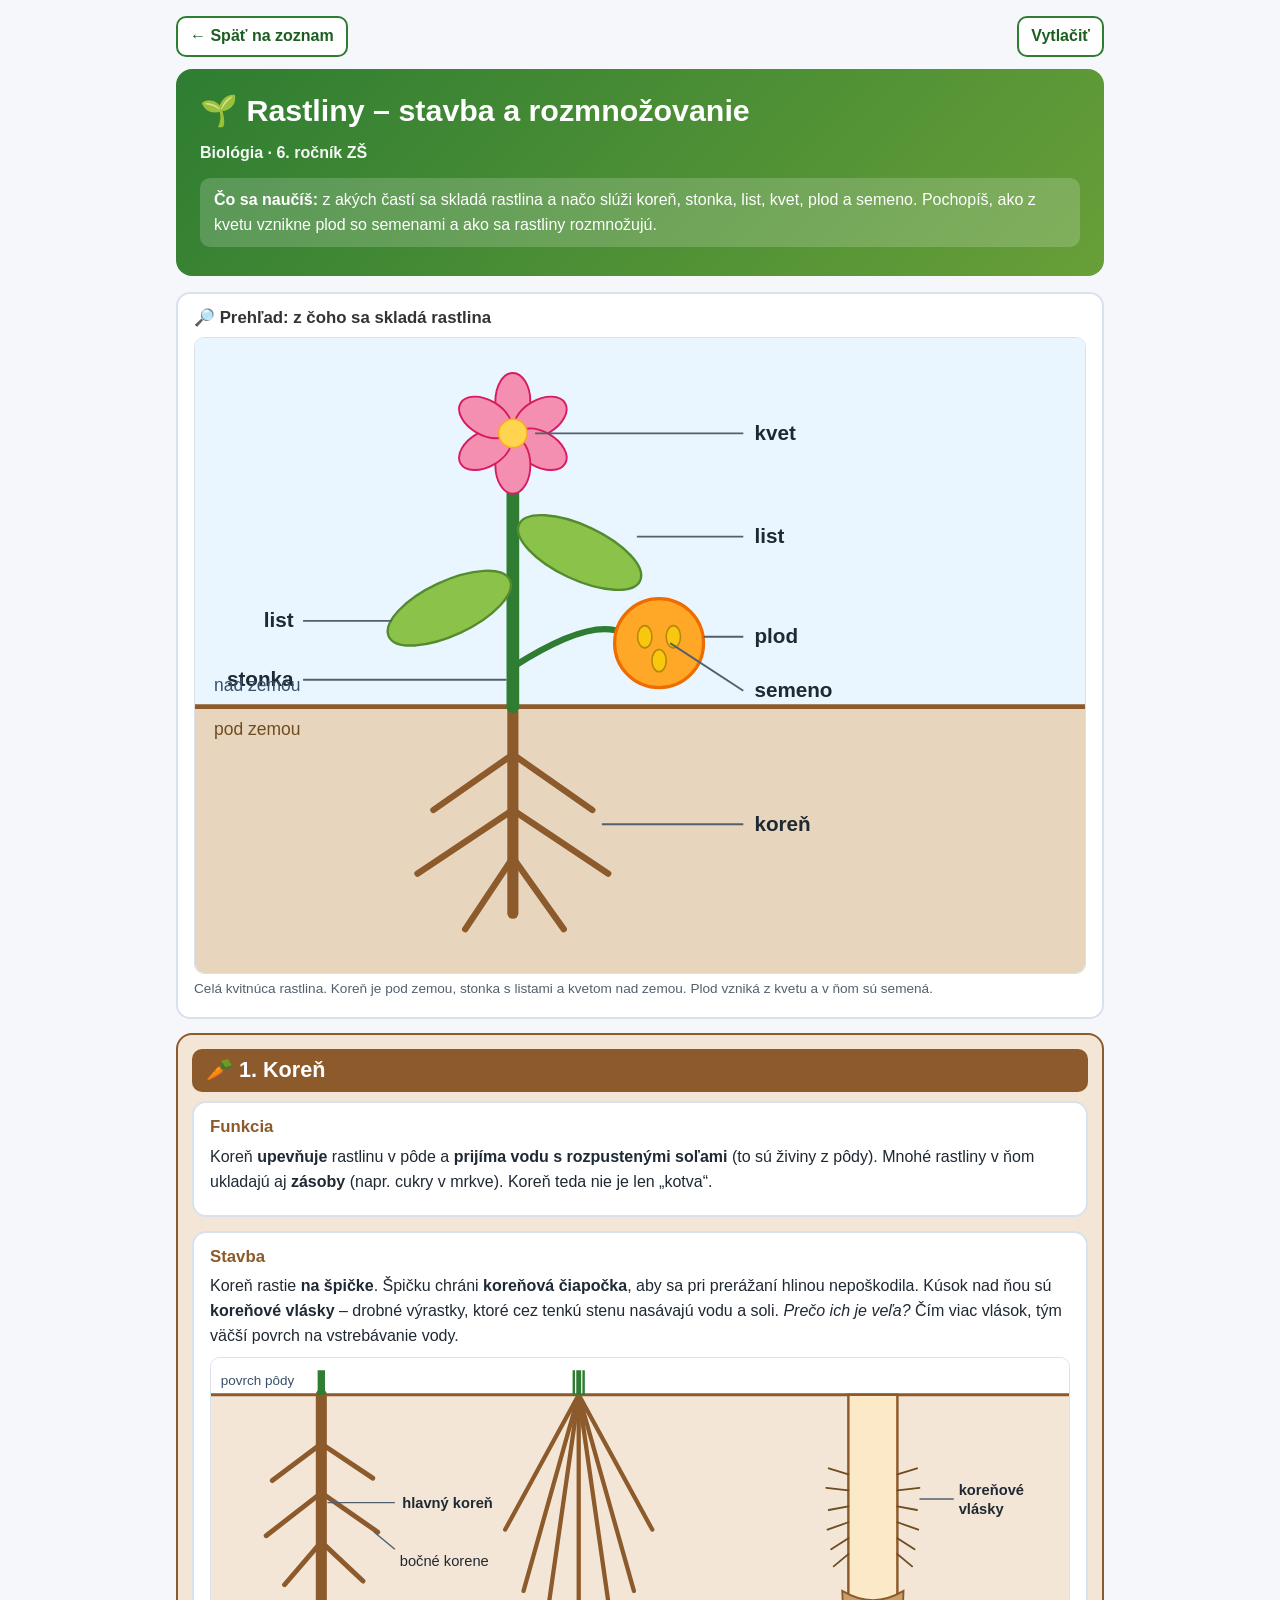
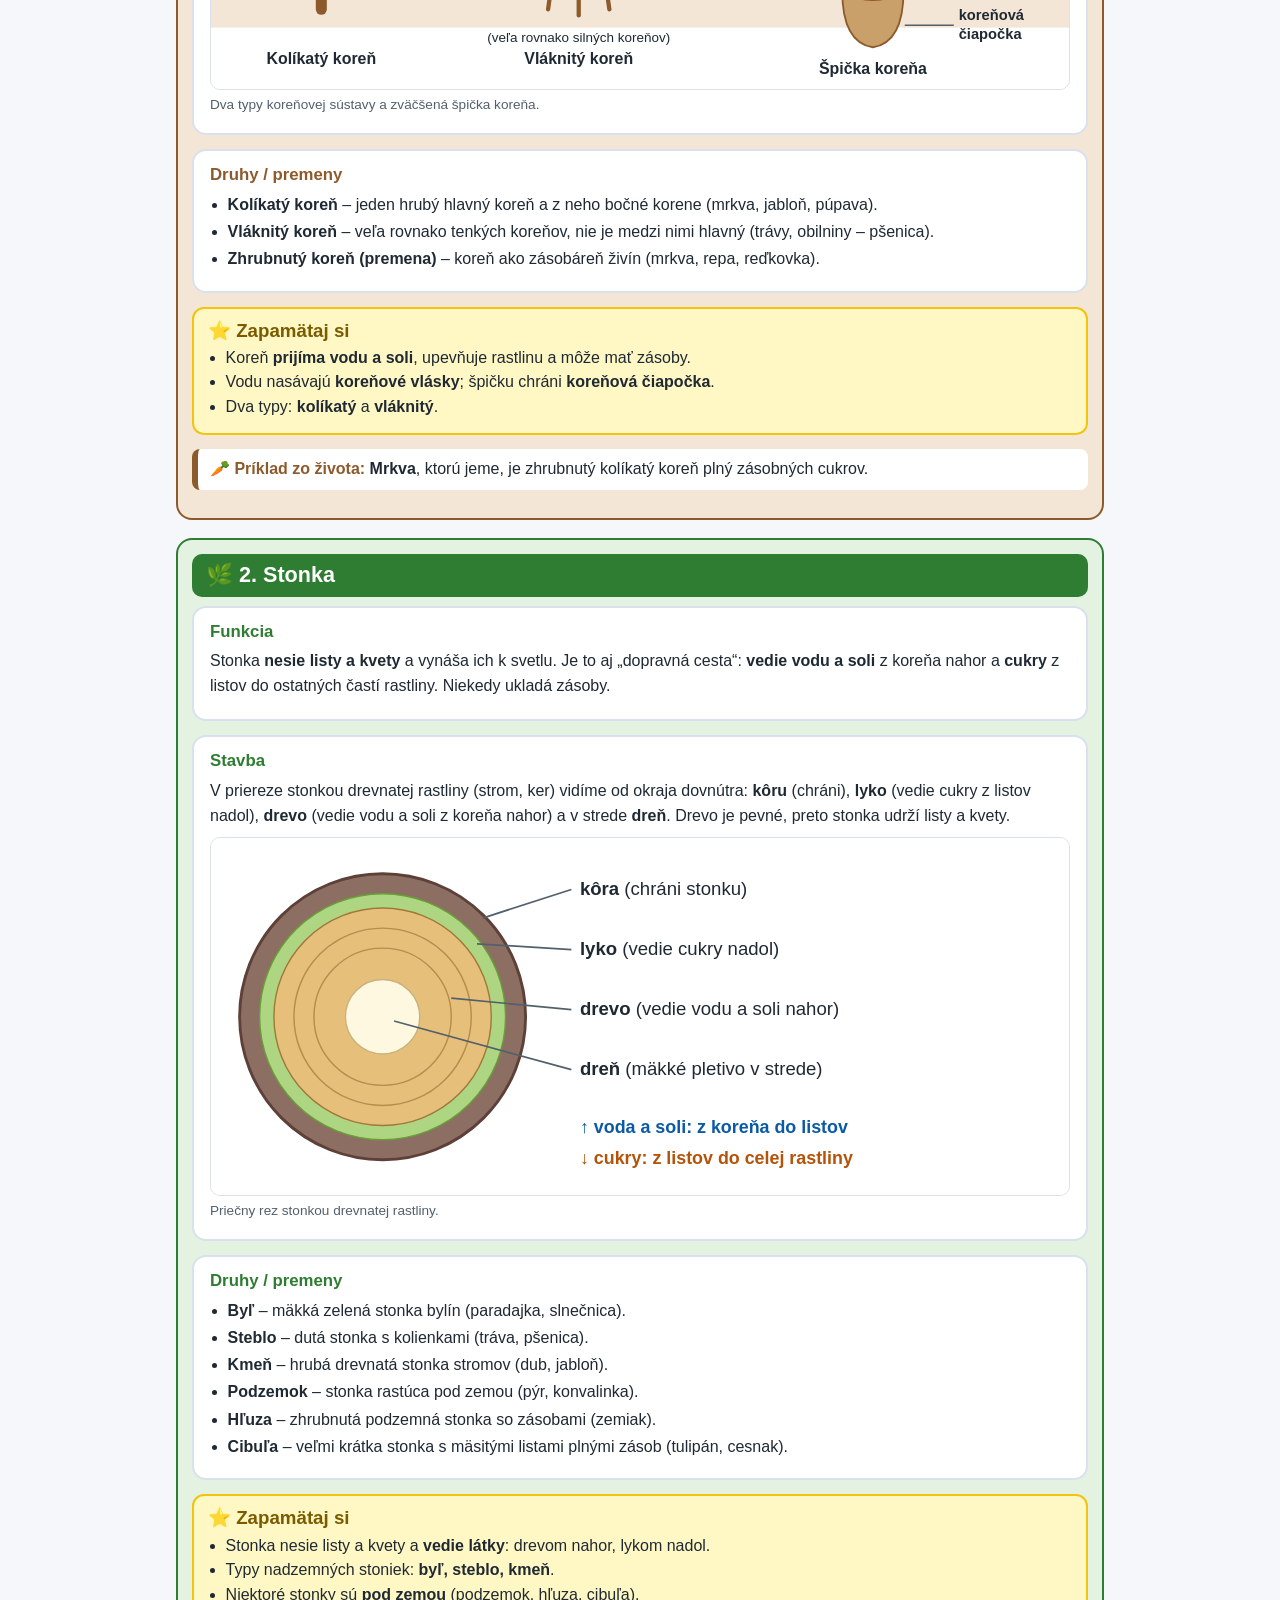
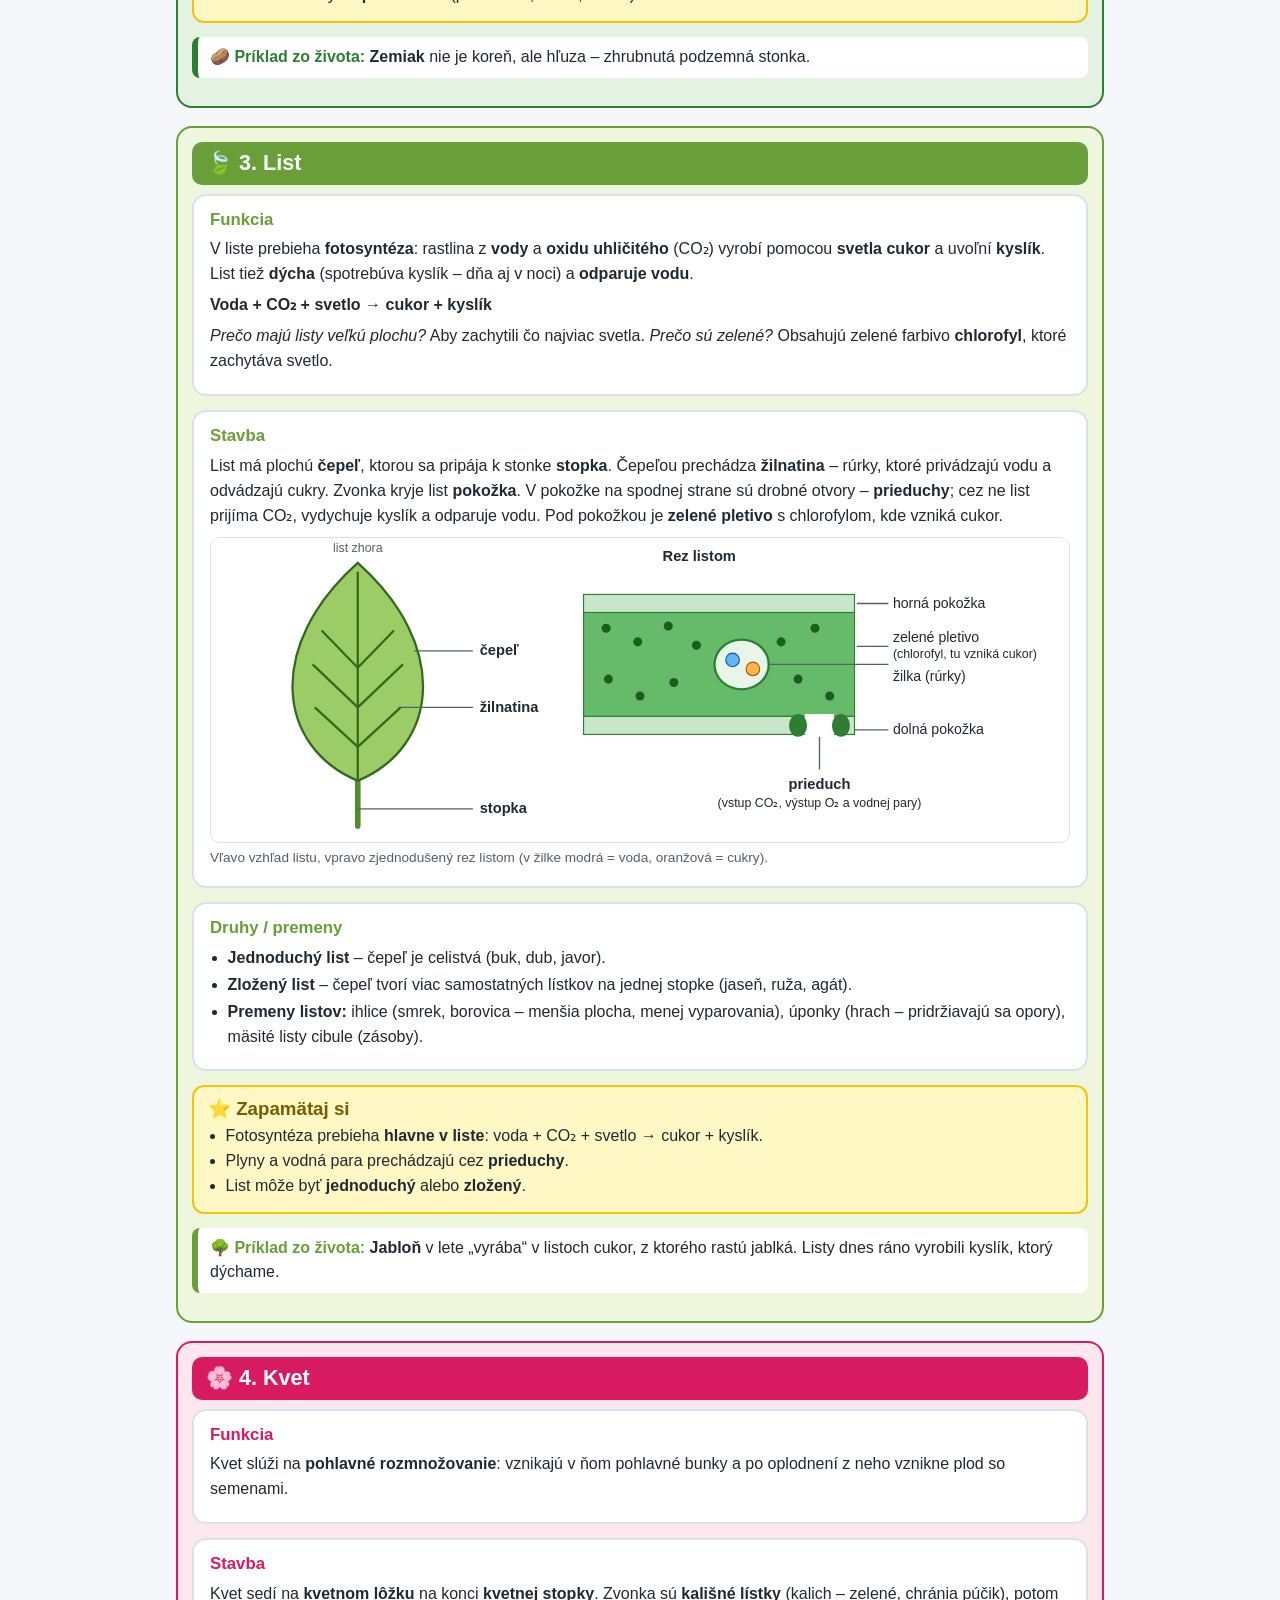
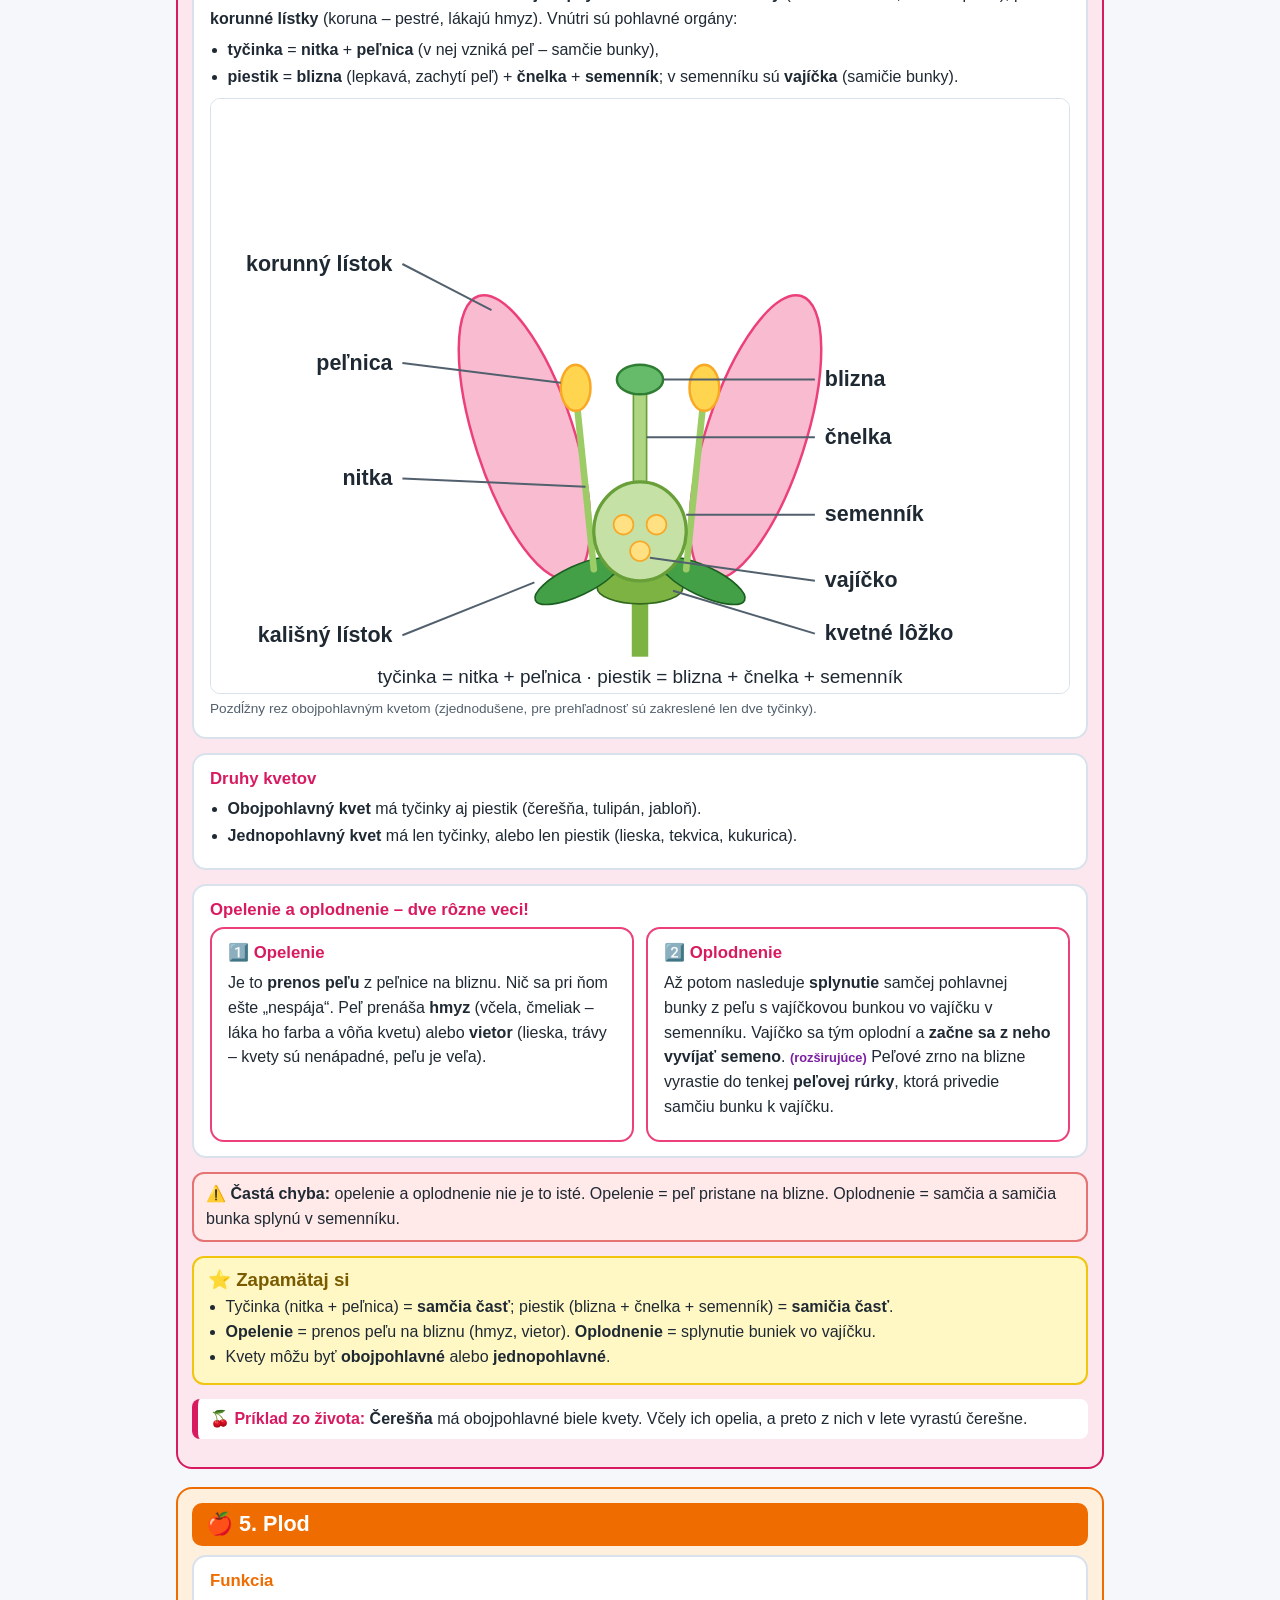
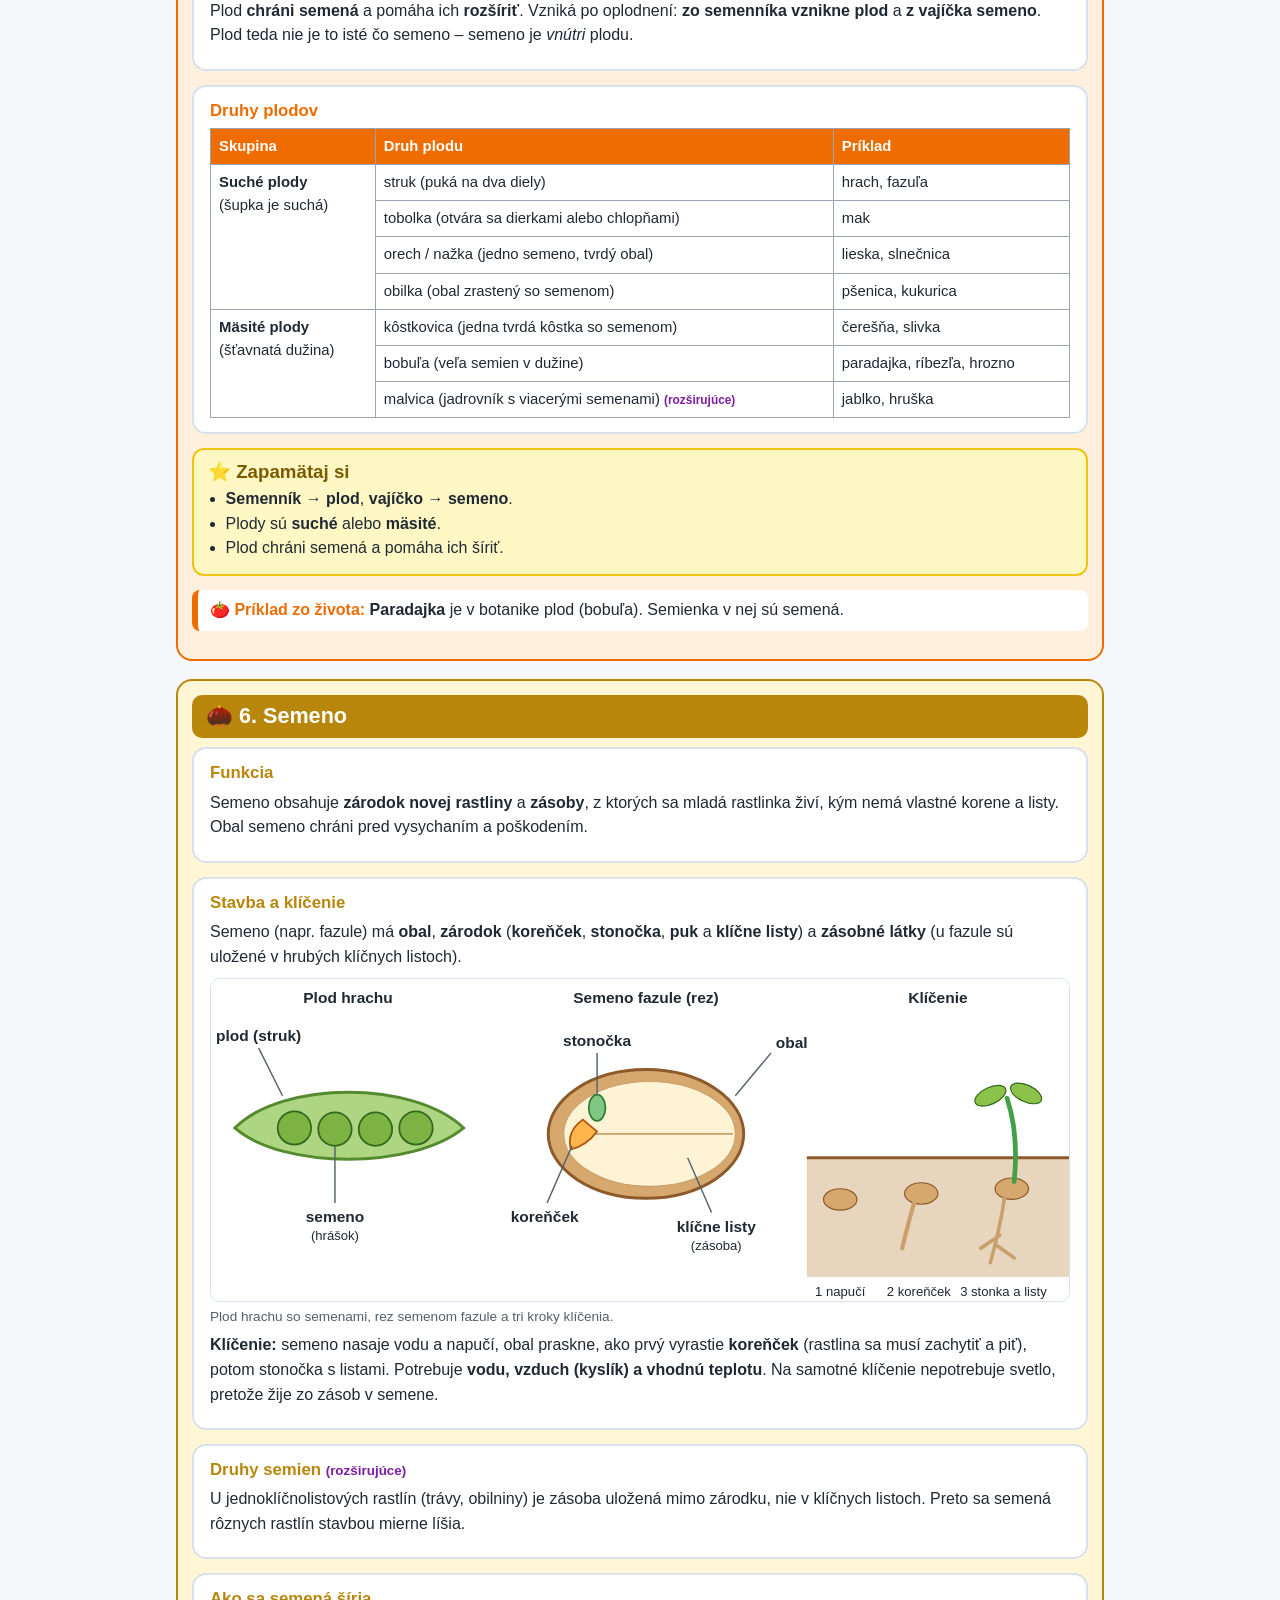
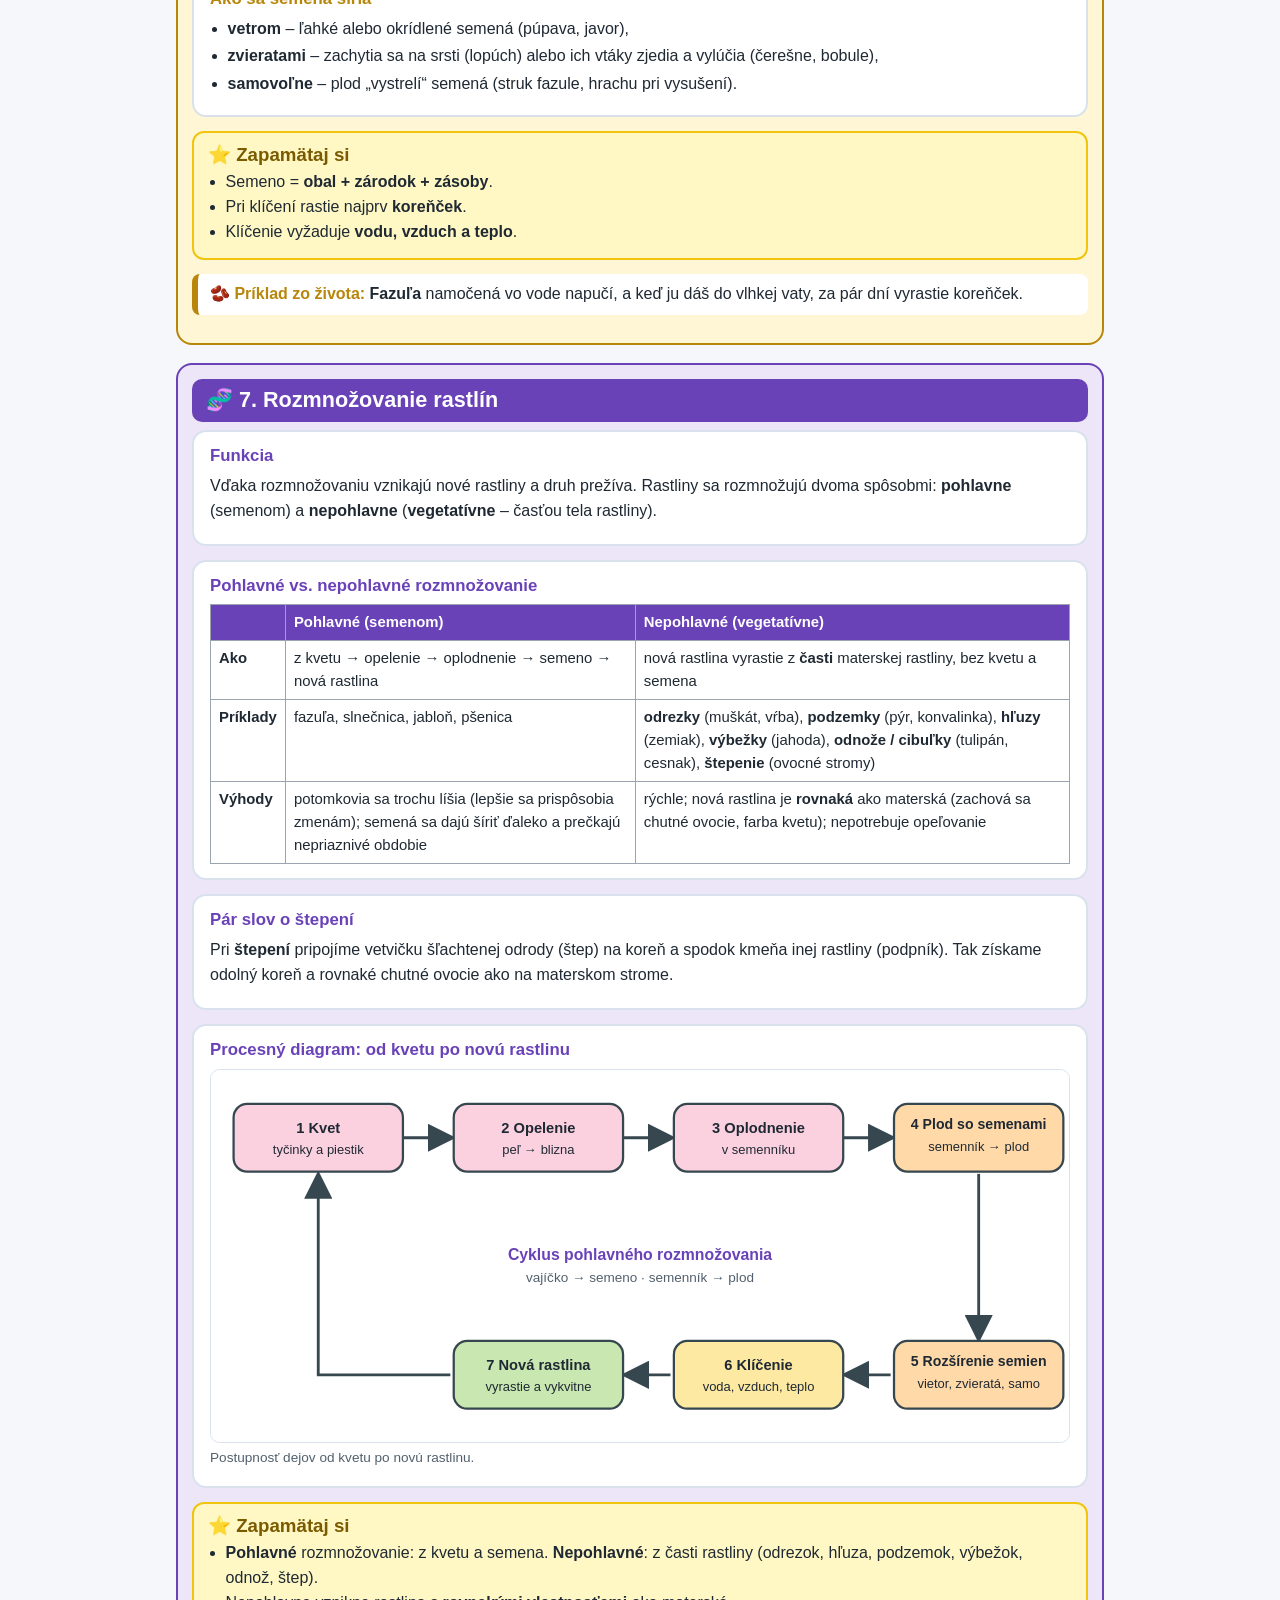
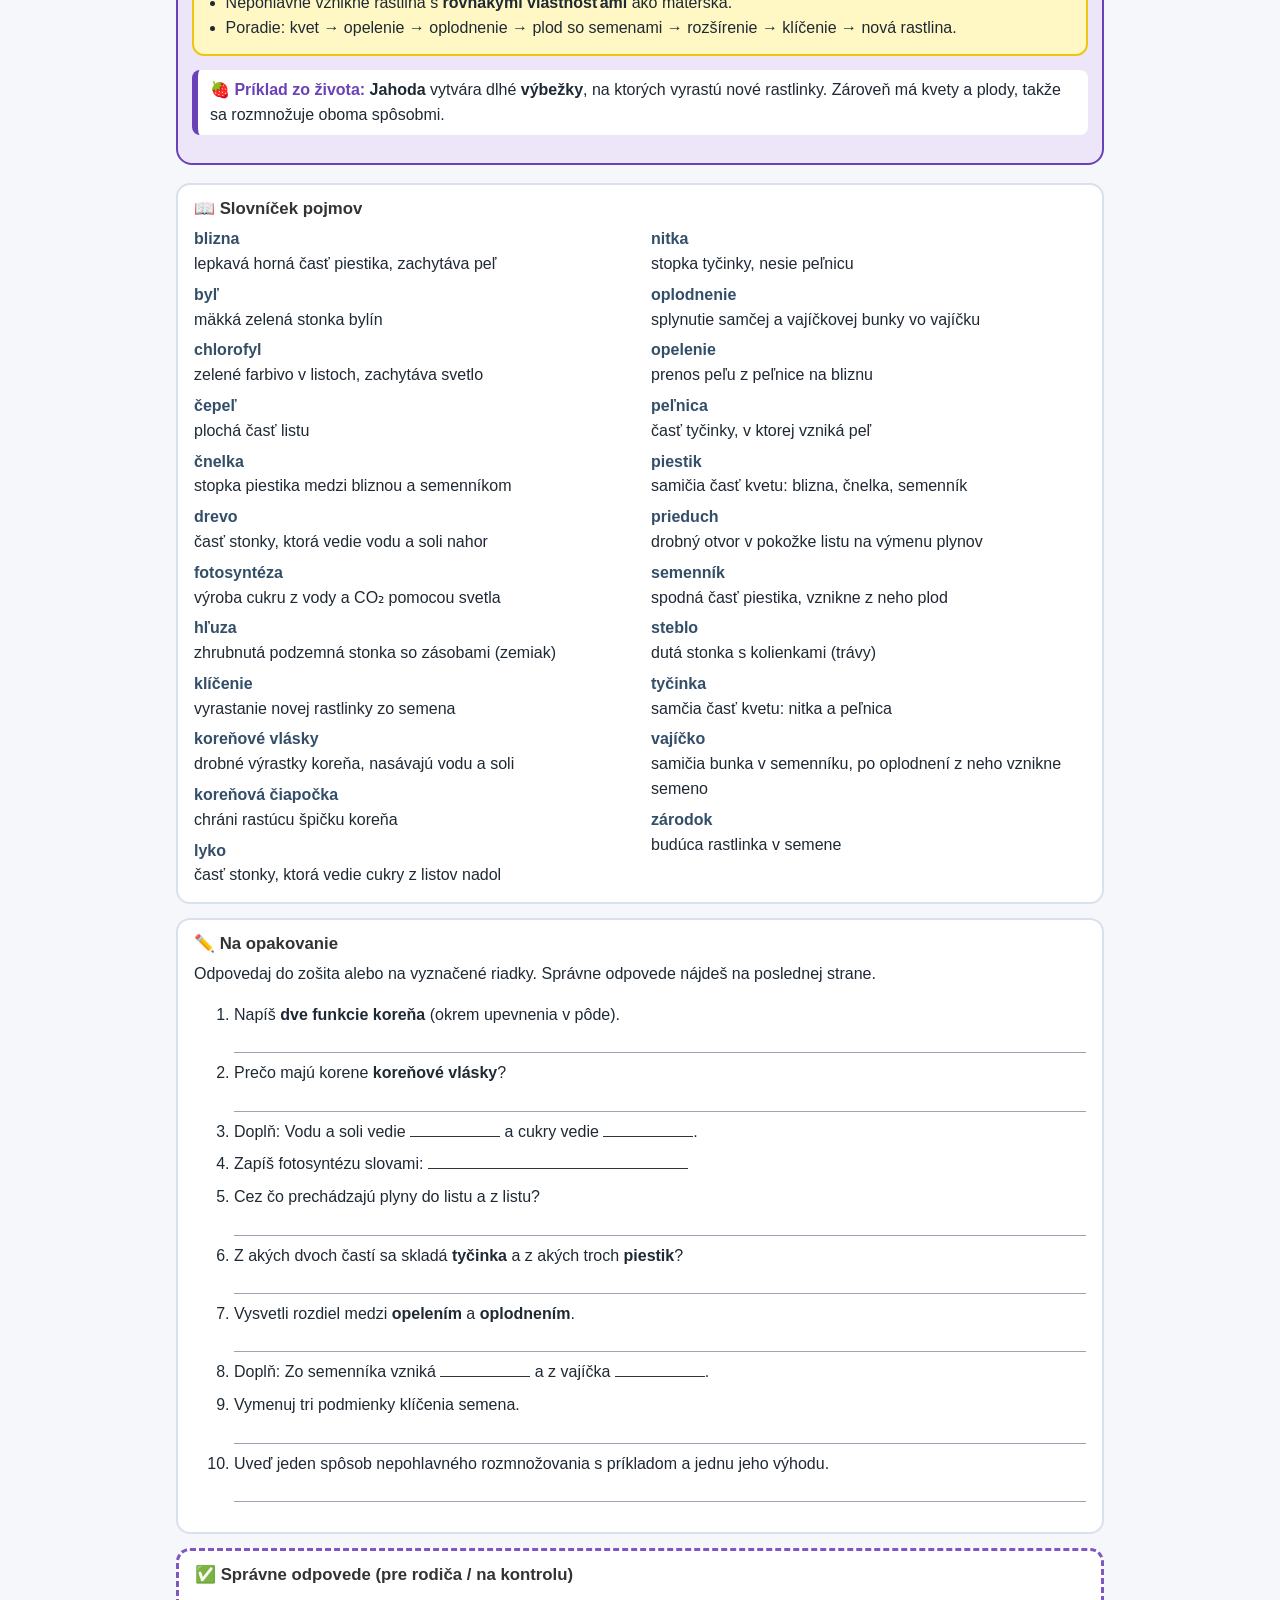
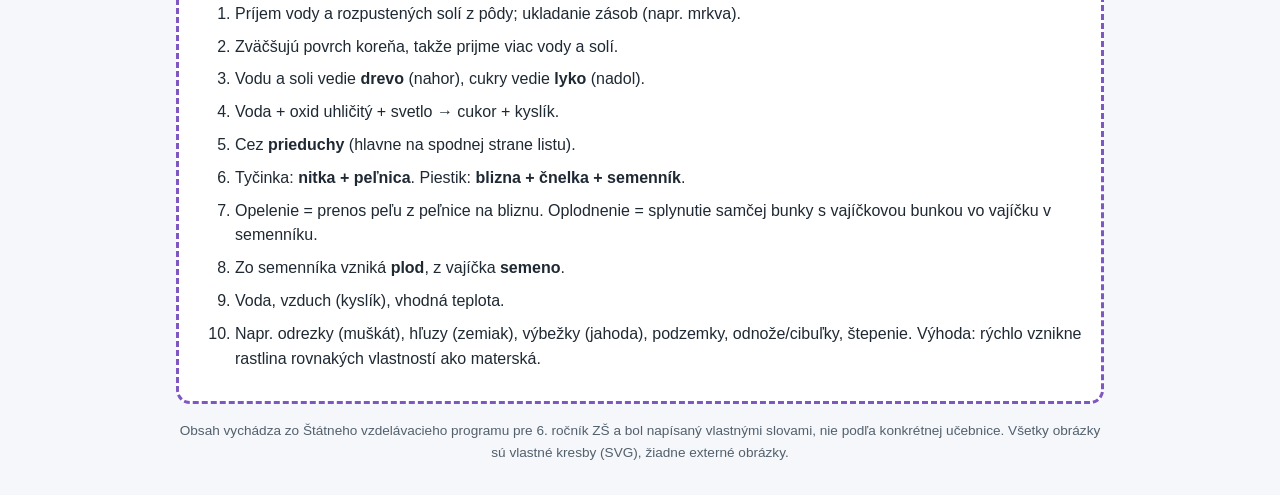
==== biologia/6-rocnik/rastliny/index.html @ 626b19c3 "Pridaný výťah: Biológia 6. ročník – Rastliny (stavba a rozmnožovanie) Co-Authored-By: Claude Sonnet " ====
<!DOCTYPE html>
<html lang="sk">
<head>
<meta charset="utf-8">
<meta name="viewport" content="width=device-width, initial-scale=1">
<title>Rastliny – stavba a rozmnožovanie</title>
<link rel="icon" href="../../../logo.png">
<style>
:root{
  --text:#1f2933; --muted:#52606d; --bg:#f5f7fa; --card:#ffffff;
  --koren:#8d5a2b; --koren-l:#f3e6d6;
  --stonka:#2e7d32; --stonka-l:#e3f2e1;
  --list:#689f38; --list-l:#eef7de;
  --kvet:#d81b60; --kvet-l:#fde7ef;
  --plod:#ef6c00; --plod-l:#fff0de;
  --semeno:#b8860b; --semeno-l:#fff6d6;
  --rozm:#6a42b8; --rozm-l:#ece6f8;
}
*{box-sizing:border-box}
html{-webkit-text-size-adjust:100%}
body{margin:0;background:var(--bg);color:var(--text);font:16px/1.55 "Segoe UI",Roboto,Arial,sans-serif}
main{max-width:960px;margin:0 auto;padding:16px}
h1,h2,h3{line-height:1.25;margin:0 0 .4em}
p{margin:.4em 0}
header.hero{background:linear-gradient(135deg,#2e7d32,#689f38);color:#fff;border-radius:16px;padding:22px 24px;margin-bottom:16px}
header.hero h1{font-size:1.9rem}
header.hero .meta{opacity:.95;font-weight:600}
header.hero p.learn{background:rgba(255,255,255,.18);border-radius:10px;padding:10px 14px;margin-top:12px}
.card{background:var(--card);border:2px solid #d9e2ec;border-radius:14px;padding:14px 16px;margin:0 0 14px;break-inside:avoid;page-break-inside:avoid}
section.part{border-radius:16px;padding:14px;margin:0 0 18px;border:2px solid var(--c);background:var(--cl)}
section.part>h2{background:var(--c);color:#fff;border-radius:10px;padding:8px 14px;font-size:1.35rem}
.koren{--c:var(--koren);--cl:var(--koren-l)}
.stonka{--c:var(--stonka);--cl:var(--stonka-l)}
.list{--c:var(--list);--cl:var(--list-l)}
.kvet{--c:var(--kvet);--cl:var(--kvet-l)}
.plod{--c:var(--plod);--cl:var(--plod-l)}
.semeno{--c:var(--semeno);--cl:var(--semeno-l)}
.rozm{--c:var(--rozm);--cl:var(--rozm-l)}
.card h3{font-size:1.05rem;color:var(--c,#333)}
.card h3 span.ico{margin-right:4px}
figure{margin:8px 0 4px;break-inside:avoid;page-break-inside:avoid}
figure svg{display:block;width:100%;height:auto;background:#fff;border:1px solid #d9e2ec;border-radius:10px}
figcaption{font-size:.85rem;color:var(--muted);margin-top:4px}
svg text{font-family:"Segoe UI",Roboto,Arial,sans-serif;font-size:12.5px;fill:#1f2933}
svg .lead{stroke:#52606d;stroke-width:1.2;fill:none}
svg .cap{font-weight:700;font-size:13px}
.remember{background:#fff8c5;border:2px solid #f1c40f;border-radius:12px;padding:10px 14px;margin:0 0 14px;break-inside:avoid;page-break-inside:avoid}
.remember h3{color:#7a5b00;margin-bottom:.2em}
.remember ul{margin:.2em 0 .2em 1.1em;padding:0}
.life{background:#fff;border-left:6px solid var(--c);border-radius:8px;padding:8px 12px;margin:0 0 14px;break-inside:avoid;page-break-inside:avoid}
.life b.t{color:var(--c)}
.warn{background:#ffe9e9;border:2px solid #e57373;border-radius:12px;padding:8px 12px;margin:0 0 14px;break-inside:avoid;page-break-inside:avoid}
.ext{font-size:.8em;font-weight:700;color:#7b1fa2;white-space:nowrap}
ul.tight{margin:.3em 0 .3em 1.1em;padding:0}
ul.tight li{margin:.15em 0}
table{border-collapse:collapse;width:100%;font-size:.93rem}
th,td{border:1.5px solid #9aa5b1;padding:6px 8px;vertical-align:top;text-align:left}
th{background:var(--c,#ddd);color:#fff}
tr{break-inside:avoid;page-break-inside:avoid}
.tablewrap{overflow-x:auto}
.grid2{display:grid;grid-template-columns:1fr 1fr;gap:12px}
.grid2 .card{margin:0}
dl.gloss{columns:2;column-gap:22px;margin:0}
dl.gloss div{break-inside:avoid;page-break-inside:avoid;margin:0 0 6px}
dl.gloss dt{font-weight:700;color:#334e68}
dl.gloss dd{margin:0}
ol.q li{margin:.5em 0;break-inside:avoid;page-break-inside:avoid}
.line{display:inline-block;border-bottom:1.5px solid #333;min-width:90px}
.lines{border-bottom:1.5px solid #9aa5b1;height:1.5em;margin:.1em 0}
.answers{border:3px dashed #7e57c2}
.pbreak{break-before:page;page-break-before:always}
.tag{display:inline-block;background:#e0e7ff;border-radius:999px;padding:0 8px;font-size:.8rem;font-weight:700}
.toolbar{display:flex;justify-content:space-between;gap:10px;margin:0 0 12px}
.toolbar a,.toolbar button{font:inherit;font-weight:600;color:#1b5e20;background:#fff;border:2px solid #2e7d32;border-radius:10px;padding:6px 12px;text-decoration:none;cursor:pointer}
.noprint{}
footer{color:var(--muted);font-size:.85rem;text-align:center;margin:16px 0}
@media (max-width:640px){
  main{padding:10px}
  .grid2{grid-template-columns:1fr}
  dl.gloss{columns:1}
  header.hero h1{font-size:1.5rem}
}
@page{size:A4 portrait;margin:15mm}
@media print{
  html,body{background:#fff}
  body{font-size:10pt;line-height:1.4;-webkit-print-color-adjust:exact;print-color-adjust:exact}
  main{max-width:none;padding:0}
  header.hero{border:2px solid #2e7d32;padding:10px 14px;margin-bottom:8px;border-radius:10px}
  header.hero h1{font-size:18pt}
  section.part{padding:8px;margin:0 0 10px;border-width:1.5px}
  section.part>h2{font-size:13pt;padding:4px 10px}
  .card,.remember,.life,.warn{padding:6px 10px;margin-bottom:7px}
  figure svg{max-height:62mm;width:auto;max-width:100%;margin:0 auto}
  figure.big svg{max-height:80mm}
  svg text{font-size:12px}
  .tablewrap{overflow:visible}
  table{font-size:9pt}
  th{color:#000;background:#ddd !important;border-color:#000}
  th,td{border-color:#555}
  .remember{background:#fff6b8 !important;border-color:#8a6d00}
  dl.gloss{font-size:9pt}
  footer{display:none}
  .noprint{display:none !important}
}
</style>
</head>
<body data-oblast="biologia">
<main>

<div class="toolbar noprint">
  <a href="../">← Späť na zoznam</a>
  <button type="button" onclick="window.print()">Vytlačiť</button>
</div>

<header class="hero">
  <h1>🌱 Rastliny – stavba a rozmnožovanie</h1>
  <div class="meta">Biológia · 6. ročník ZŠ</div>
  <p class="learn"><b>Čo sa naučíš:</b> z akých častí sa skladá rastlina a načo slúži koreň, stonka, list, kvet, plod a semeno. Pochopíš, ako z kvetu vznikne plod so semenami a ako sa rastliny rozmnožujú.</p>
</header>

<!-- ============ PREHĽAD ============ -->
<div class="card">
  <h3>🔎 Prehľad: z čoho sa skladá rastlina</h3>
  <figure class="big">
  <svg viewBox="0 0 560 400" role="img" aria-label="Schéma celej kvitnúcej rastliny: pod zemou koreň, nad zemou stonka s listami, na vrchu kvet, na stonke plod so semenami.">
    <rect x="0" y="0" width="560" height="232" fill="#eaf6ff"/>
    <rect x="0" y="232" width="560" height="168" fill="#e8d5bd"/>
    <line x1="0" y1="232" x2="560" y2="232" stroke="#8d5a2b" stroke-width="3"/>
    <!-- koreň -->
    <g stroke="#8d5a2b" stroke-linecap="round" fill="none">
      <path d="M200 232 L200 362" stroke-width="7"/>
      <path d="M200 262 L150 297 M200 262 L250 297 M200 297 L140 337 M200 297 L260 337 M200 327 L170 372 M200 327 L232 372" stroke-width="4"/>
    </g>
    <!-- stonka -->
    <path d="M200 232 L200 78" stroke="#2e7d32" stroke-width="8" stroke-linecap="round"/>
    <path d="M200 207 Q250 175 270 186" stroke="#2e7d32" stroke-width="4" fill="none" stroke-linecap="round"/>
    <!-- listy -->
    <ellipse cx="160" cy="170" rx="42" ry="17" transform="rotate(-25 160 170)" fill="#8bc34a" stroke="#558b2f" stroke-width="1.5"/>
    <ellipse cx="242" cy="135" rx="42" ry="17" transform="rotate(25 242 135)" fill="#8bc34a" stroke="#558b2f" stroke-width="1.5"/>
    <!-- kvet -->
    <g transform="translate(200,60)">
      <g fill="#f48fb1" stroke="#d81b60" stroke-width="1.2">
        <ellipse cx="0" cy="-20" rx="11" ry="18"/>
        <ellipse cx="0" cy="-20" rx="11" ry="18" transform="rotate(60)"/>
        <ellipse cx="0" cy="-20" rx="11" ry="18" transform="rotate(120)"/>
        <ellipse cx="0" cy="-20" rx="11" ry="18" transform="rotate(180)"/>
        <ellipse cx="0" cy="-20" rx="11" ry="18" transform="rotate(240)"/>
        <ellipse cx="0" cy="-20" rx="11" ry="18" transform="rotate(300)"/>
      </g>
      <circle r="9" fill="#ffd54f" stroke="#f9a825"/>
    </g>
    <!-- plod so semenami -->
    <circle cx="292" cy="192" r="28" fill="#ffa726" stroke="#ef6c00" stroke-width="2"/>
    <g fill="#f9c80e" stroke="#b8860b">
      <ellipse cx="283" cy="188" rx="4.5" ry="7"/><ellipse cx="301" cy="188" rx="4.5" ry="7"/><ellipse cx="292" cy="203" rx="4.5" ry="7"/>
    </g>
    <!-- popisky -->
    <g class="lead">
      <path d="M214 60 H345"/><path d="M320 188 H345"/><path d="M299 192 L345 222"/><path d="M262 130 H345" opacity="0"/>
      <path d="M278 125 H345"/><path d="M252 297 H345 " opacity="0"/><path d="M256 306 H345"/>
      <path d="M124 178 H68"/><path d="M196 215 H68"/>
    </g>
    <text x="352" y="64" class="cap">kvet</text>
    <text x="352" y="192" class="cap">plod</text>
    <text x="352" y="226" class="cap">semeno</text>
    <text x="352" y="129" class="cap">list</text>
    <text x="352" y="310" class="cap">koreň</text>
    <text x="62" y="182" class="cap" text-anchor="end">list</text>
    <text x="62" y="219" class="cap" text-anchor="end">stonka</text>
    <text x="12" y="250" style="font-size:11px;fill:#6d4c22">pod zemou</text>
    <text x="12" y="222" style="font-size:11px;fill:#37506b">nad zemou</text>
  </svg>
  <figcaption>Celá kvitnúca rastlina. Koreň je pod zemou, stonka s listami a kvetom nad zemou. Plod vzniká z kvetu a v ňom sú semená.</figcaption>
  </figure>
</div>

<!-- ============ 1. KOREŇ ============ -->
<section class="part koren" id="koren">
  <h2>🥕 1. Koreň</h2>
  <div class="card">
    <h3>Funkcia</h3>
    <p>Koreň <b>upevňuje</b> rastlinu v pôde a <b>prijíma vodu s rozpustenými soľami</b> (to sú živiny z pôdy). Mnohé rastliny v ňom ukladajú aj <b>zásoby</b> (napr. cukry v mrkve). Koreň teda nie je len „kotva“.</p>
  </div>
  <div class="card">
    <h3>Stavba</h3>
    <p>Koreň rastie <b>na špičke</b>. Špičku chráni <b>koreňová čiapočka</b>, aby sa pri prerážaní hlinou nepoškodila. Kúsok nad ňou sú <b>koreňové vlásky</b> – drobné výrastky, ktoré cez tenkú stenu nasávajú vodu a soli. <i>Prečo ich je veľa?</i> Čím viac vlások, tým väčší povrch na vstrebávanie vody.</p>
    <figure>
    <svg viewBox="0 0 700 270" role="img" aria-label="Tri schémy: kolíkatý koreň s jedným hlavným koreňom a bočnými koreňmi, vláknitý koreň z mnohých rovnako silných koreňov a špička koreňa s koreňovou čiapočkou a koreňovými vláskami.">
      <rect x="0" y="0" width="700" height="270" fill="#fff"/>
      <rect x="0" y="30" width="700" height="190" fill="#f3e6d6"/>
      <line x1="0" y1="30" x2="700" y2="30" stroke="#8d5a2b" stroke-width="2.5"/>
      <!-- kolíkatý -->
      <g stroke="#8d5a2b" stroke-linecap="round" fill="none">
        <path d="M90 30 L90 205" stroke-width="9"/>
        <path d="M90 70 L50 100 M90 70 L132 98 M90 110 L45 145 M90 110 L136 142 M90 150 L60 185 M90 150 L124 182" stroke-width="4"/>
      </g>
      <path d="M90 30 V10" stroke="#2e7d32" stroke-width="6"/>
      <path d="M95 118 H150" class="lead"/><text x="156" y="122" class="cap" style="font-size:12px">hlavný koreň</text>
      <path d="M133 98 H150 " class="lead" opacity="0"/>
      <path d="M133 142 L150 156" class="lead"/><text x="154" y="170" style="font-size:12px">bočné korene</text>
      <text x="90" y="250" text-anchor="middle" class="cap">Kolíkatý koreň</text>
      <!-- vláknitý -->
      <g stroke="#8d5a2b" stroke-linecap="round" fill="none" stroke-width="3.5">
        <path d="M300 30 L255 190"/><path d="M300 30 L275 205"/><path d="M300 30 L300 210"/><path d="M300 30 L325 205"/><path d="M300 30 L345 190"/>
        <path d="M300 30 L240 140"/><path d="M300 30 L360 140"/>
      </g>
      <path d="M300 30 V10" stroke="#2e7d32" stroke-width="4"/><path d="M296 30 V10 M304 30 V10" stroke="#2e7d32" stroke-width="2"/>
      <text x="300" y="250" text-anchor="middle" class="cap">Vláknitý koreň</text>
      <text x="300" y="232" text-anchor="middle" style="font-size:11px">(veľa rovnako silných koreňov)</text>
      <!-- špička -->
      <path d="M520 30 V195 Q520 222 540 224 Q560 222 560 195 V30 Z" fill="#fbe9c8" stroke="#8d5a2b" stroke-width="2"/>
      <path d="M515 190 Q515 232 540 236 Q565 232 565 190 Q540 205 515 190 Z" fill="#c9a06a" stroke="#8d5a2b" stroke-width="1.5"/>
      <g stroke="#6d4c22" stroke-width="1.5" stroke-linecap="round">
        <path d="M520 95 L504 90 M520 108 L502 106 M520 121 L504 124 M520 134 L503 140 M520 147 L506 156 M520 160 L508 170"/>
        <path d="M560 95 L576 90 M560 108 L578 106 M560 121 L576 124 M560 134 L577 140 M560 147 L574 156 M560 160 L572 170"/>
      </g>
      <path d="M578 115 H606" class="lead"/><text x="610" y="112" style="font-size:12px" class="cap">koreňové</text><text x="610" y="127" style="font-size:12px" class="cap">vlásky</text>
      <path d="M566 218 H606" class="lead"/><text x="610" y="214" style="font-size:12px" class="cap">koreňová</text><text x="610" y="229" style="font-size:12px" class="cap">čiapočka</text>
      <text x="540" y="258" text-anchor="middle" class="cap">Špička koreňa</text>
      <text x="8" y="22" style="font-size:11px;fill:#37506b">povrch pôdy</text>
    </svg>
    <figcaption>Dva typy koreňovej sústavy a zväčšená špička koreňa.</figcaption>
    </figure>
  </div>
  <div class="card">
    <h3>Druhy / premeny</h3>
    <ul class="tight">
      <li><b>Kolíkatý koreň</b> – jeden hrubý hlavný koreň a z neho bočné korene (mrkva, jabloň, púpava).</li>
      <li><b>Vláknitý koreň</b> – veľa rovnako tenkých koreňov, nie je medzi nimi hlavný (trávy, obilniny – pšenica).</li>
      <li><b>Zhrubnutý koreň (premena)</b> – koreň ako zásobáreň živín (mrkva, repa, reďkovka).</li>
    </ul>
  </div>
  <div class="remember">
    <h3>⭐ Zapamätaj si</h3>
    <ul>
      <li>Koreň <b>prijíma vodu a soli</b>, upevňuje rastlinu a môže mať zásoby.</li>
      <li>Vodu nasávajú <b>koreňové vlásky</b>; špičku chráni <b>koreňová čiapočka</b>.</li>
      <li>Dva typy: <b>kolíkatý</b> a <b>vláknitý</b>.</li>
    </ul>
  </div>
  <div class="life"><b class="t">🥕 Príklad zo života:</b> <b>Mrkva</b>, ktorú jeme, je zhrubnutý kolíkatý koreň plný zásobných cukrov.</div>
</section>

<!-- ============ 2. STONKA ============ -->
<section class="part stonka" id="stonka">
  <h2>🌿 2. Stonka</h2>
  <div class="card">
    <h3>Funkcia</h3>
    <p>Stonka <b>nesie listy a kvety</b> a vynáša ich k svetlu. Je to aj „dopravná cesta“: <b>vedie vodu a soli</b> z koreňa nahor a <b>cukry</b> z listov do ostatných častí rastliny. Niekedy ukladá zásoby.</p>
  </div>
  <div class="card">
    <h3>Stavba</h3>
    <p>V priereze stonkou drevnatej rastliny (strom, ker) vidíme od okraja dovnútra: <b>kôru</b> (chráni), <b>lyko</b> (vedie cukry z listov nadol), <b>drevo</b> (vedie vodu a soli z koreňa nahor) a v strede <b>dreň</b>. Drevo je pevné, preto stonka udrží listy a kvety.</p>
    <figure>
    <svg viewBox="0 0 600 250" role="img" aria-label="Prierez stonkou: v strede dreň, okolo drevo, potom lyko a navonok kôra. Šípky ukazujú, že drevom prúdi voda a soli nahor a lykom cukry nadol.">
      <rect width="600" height="250" fill="#fff"/>
      <circle cx="120" cy="125" r="100" fill="#8d6e63" stroke="#5d4037" stroke-width="2"/>
      <circle cx="120" cy="125" r="86" fill="#aed581" stroke="#689f38"/>
      <circle cx="120" cy="125" r="76" fill="#e6c07b" stroke="#a1783a"/>
      <g stroke="#a1783a" stroke-width="1" fill="none" opacity=".7"><circle cx="120" cy="125" r="62"/><circle cx="120" cy="125" r="48"/></g>
      <circle cx="120" cy="125" r="26" fill="#fff8e1" stroke="#c9b27c"/>
      <g class="lead">
        <path d="M190 56 L252 36"/><path d="M186 74 L252 78"/><path d="M168 112 L252 120"/><path d="M128 128 L252 162"/>
      </g>
      <text x="258" y="40" class="cap">kôra <tspan style="font-weight:400">(chráni stonku)</tspan></text>
      <text x="258" y="82" class="cap">lyko <tspan style="font-weight:400">(vedie cukry nadol)</tspan></text>
      <text x="258" y="124" class="cap">drevo <tspan style="font-weight:400">(vedie vodu a soli nahor)</tspan></text>
      <text x="258" y="166" class="cap">dreň <tspan style="font-weight:400">(mäkké pletivo v strede)</tspan></text>
      <text x="258" y="206" style="fill:#0b5aa6;font-weight:700">↑ voda a soli: z koreňa do listov</text>
      <text x="258" y="228" style="fill:#b45309;font-weight:700">↓ cukry: z listov do celej rastliny</text>
    </svg>
    <figcaption>Priečny rez stonkou drevnatej rastliny.</figcaption>
    </figure>
  </div>
  <div class="card">
    <h3>Druhy / premeny</h3>
    <ul class="tight">
      <li><b>Byľ</b> – mäkká zelená stonka bylín (paradajka, slnečnica).</li>
      <li><b>Steblo</b> – dutá stonka s kolienkami (tráva, pšenica).</li>
      <li><b>Kmeň</b> – hrubá drevnatá stonka stromov (dub, jabloň).</li>
      <li><b>Podzemok</b> – stonka rastúca pod zemou (pýr, konvalinka).</li>
      <li><b>Hľuza</b> – zhrubnutá podzemná stonka so zásobami (zemiak).</li>
      <li><b>Cibuľa</b> – veľmi krátka stonka s mäsitými listami plnými zásob (tulipán, cesnak).</li>
    </ul>
  </div>
  <div class="remember">
    <h3>⭐ Zapamätaj si</h3>
    <ul>
      <li>Stonka nesie listy a kvety a <b>vedie látky</b>: drevom nahor, lykom nadol.</li>
      <li>Typy nadzemných stoniek: <b>byľ, steblo, kmeň</b>.</li>
      <li>Niektoré stonky sú <b>pod zemou</b> (podzemok, hľuza, cibuľa).</li>
    </ul>
  </div>
  <div class="life"><b class="t">🥔 Príklad zo života:</b> <b>Zemiak</b> nie je koreň, ale hľuza – zhrubnutá podzemná stonka.</div>
</section>

<!-- ============ 3. LIST ============ -->
<section class="part list" id="list">
  <h2>🍃 3. List</h2>
  <div class="card">
    <h3>Funkcia</h3>
    <p>V liste prebieha <b>fotosyntéza</b>: rastlina z <b>vody</b> a <b>oxidu uhličitého</b> (CO₂) vyrobí pomocou <b>svetla</b> <b>cukor</b> a uvoľní <b>kyslík</b>. List tiež <b>dýcha</b> (spotrebúva kyslík – dňa aj v noci) a <b>odparuje vodu</b>.</p>
    <p><b>Voda + CO₂ + svetlo → cukor + kyslík</b></p>
    <p><i>Prečo majú listy veľkú plochu?</i> Aby zachytili čo najviac svetla. <i>Prečo sú zelené?</i> Obsahujú zelené farbivo <b>chlorofyl</b>, ktoré zachytáva svetlo.</p>
  </div>
  <div class="card">
    <h3>Stavba</h3>
    <p>List má plochú <b>čepeľ</b>, ktorou sa pripája k stonke <b>stopka</b>. Čepeľou prechádza <b>žilnatina</b> – rúrky, ktoré privádzajú vodu a odvádzajú cukry. Zvonka kryje list <b>pokožka</b>. V pokožke na spodnej strane sú drobné otvory – <b>prieduchy</b>; cez ne list prijíma CO₂, vydychuje kyslík a odparuje vodu. Pod pokožkou je <b>zelené pletivo</b> s chlorofylom, kde vzniká cukor.</p>
    <figure>
    <svg viewBox="0 0 760 270" role="img" aria-label="Vľavo vzhľad listu: čepeľ, stopka a žilnatina. Vpravo rez listom: horná pokožka, zelené pletivo s chloroplastmi, žilka, dolná pokožka a prieduch.">
      <rect width="760" height="270" fill="#fff"/>
      <path d="M130 215 L130 255" stroke="#558b2f" stroke-width="5" stroke-linecap="round"/>
      <path d="M130 215 C58 185 48 95 130 22 C212 95 202 185 130 215 Z" fill="#9ccc65" stroke="#33691e" stroke-width="2"/>
      <g stroke="#33691e" stroke-width="2" fill="none"><path d="M130 215 L130 30"/>
        <path d="M130 185 L92 150 M130 185 L168 150 M130 150 L90 112 M130 150 L170 112 M130 115 L98 82 M130 115 L162 82"/></g>
      <g class="lead"><path d="M180 100 L232 100"/><path d="M166 150 L232 150"/><path d="M130 240 L232 240"/></g>
      <text x="238" y="104" class="cap">čepeľ</text>
      <text x="238" y="154" class="cap">žilnatina</text>
      <text x="238" y="244" class="cap">stopka</text>
      <text x="130" y="12" text-anchor="middle" style="font-size:11px;fill:#52606d">list zhora</text>
      <!-- rez listom -->
      <text x="400" y="20" class="cap">Rez listom</text>
      <rect x="330" y="50" width="240" height="16" fill="#c8e6c9" stroke="#2e7d32"/>
      <rect x="330" y="66" width="240" height="92" fill="#66bb6a" stroke="#2e7d32"/>
      <g fill="#1b5e20"><circle cx="350" cy="80" r="4"/><circle cx="378" cy="92" r="4"/><circle cx="405" cy="78" r="4"/><circle cx="430" cy="95" r="4"/><circle cx="352" cy="125" r="4"/><circle cx="380" cy="140" r="4"/><circle cx="410" cy="128" r="4"/><circle cx="535" cy="80" r="4"/><circle cx="520" cy="125" r="4"/><circle cx="548" cy="140" r="4"/><circle cx="505" cy="92" r="4"/></g>
      <ellipse cx="470" cy="112" rx="24" ry="22" fill="#e8f5e9" stroke="#2e7d32" stroke-width="2"/>
      <circle cx="462" cy="108" r="6" fill="#64b5f6" stroke="#0b5aa6"/><circle cx="480" cy="116" r="6" fill="#ffb74d" stroke="#b45309"/>
      <rect x="330" y="158" width="240" height="16" fill="#c8e6c9" stroke="#2e7d32"/>
      <rect x="526" y="156" width="26" height="20" fill="#fff"/>
      <ellipse cx="520" cy="166" rx="8" ry="10" fill="#2e7d32"/><ellipse cx="558" cy="166" rx="8" ry="10" fill="#2e7d32"/>
      <g class="lead"><path d="M572 58 H600"/><path d="M572 96 H600"/><path d="M494 112 H600"/><path d="M572 166 H600" opacity="0"/><path d="M570 170 H600"/><path d="M539 176 L539 205"/></g>
      <text x="604" y="62">horná pokožka</text>
      <text x="604" y="92">zelené pletivo</text><text x="604" y="106" style="font-size:11px">(chlorofyl, tu vzniká cukor)</text>
      <text x="604" y="127">žilka (rúrky)</text>
      <text x="604" y="174">dolná pokožka</text>
      <text x="539" y="222" text-anchor="middle" class="cap">prieduch</text>
      <text x="539" y="238" text-anchor="middle" style="font-size:11px">(vstup CO₂, výstup O₂ a vodnej pary)</text>
    </svg>
    <figcaption>Vľavo vzhľad listu, vpravo zjednodušený rez listom (v žilke modrá = voda, oranžová = cukry).</figcaption>
    </figure>
  </div>
  <div class="card">
    <h3>Druhy / premeny</h3>
    <ul class="tight">
      <li><b>Jednoduchý list</b> – čepeľ je celistvá (buk, dub, javor).</li>
      <li><b>Zložený list</b> – čepeľ tvorí viac samostatných lístkov na jednej stopke (jaseň, ruža, agát).</li>
      <li><b>Premeny listov:</b> ihlice (smrek, borovica – menšia plocha, menej vyparovania), úponky (hrach – pridržiavajú sa opory), mäsité listy cibule (zásoby).</li>
    </ul>
  </div>
  <div class="remember">
    <h3>⭐ Zapamätaj si</h3>
    <ul>
      <li>Fotosyntéza prebieha <b>hlavne v liste</b>: voda + CO₂ + svetlo → cukor + kyslík.</li>
      <li>Plyny a vodná para prechádzajú cez <b>prieduchy</b>.</li>
      <li>List môže byť <b>jednoduchý</b> alebo <b>zložený</b>.</li>
    </ul>
  </div>
  <div class="life"><b class="t">🌳 Príklad zo života:</b> <b>Jabloň</b> v lete „vyrába“ v listoch cukor, z ktorého rastú jablká. Listy dnes ráno vyrobili kyslík, ktorý dýchame.</div>
</section>

<!-- ============ 4. KVET ============ -->
<section class="part kvet" id="kvet">
  <h2>🌸 4. Kvet</h2>
  <div class="card">
    <h3>Funkcia</h3>
    <p>Kvet slúži na <b>pohlavné rozmnožovanie</b>: vznikajú v ňom pohlavné bunky a po oplodnení z neho vznikne plod so semenami.</p>
  </div>
  <div class="card">
    <h3>Stavba</h3>
    <p>Kvet sedí na <b>kvetnom lôžku</b> na konci <b>kvetnej stopky</b>. Zvonka sú <b>kališné lístky</b> (kalich – zelené, chránia púčik), potom <b>korunné lístky</b> (koruna – pestré, lákajú hmyz). Vnútri sú pohlavné orgány:</p>
    <ul class="tight">
      <li><b>tyčinka</b> = <b>nitka</b> + <b>peľnica</b> (v nej vzniká peľ – samčie bunky),</li>
      <li><b>piestik</b> = <b>blizna</b> (lepkavá, zachytí peľ) + <b>čnelka</b> + <b>semenník</b>; v semenníku sú <b>vajíčka</b> (samičie bunky).</li>
    </ul>
    <figure class="big">
    <svg viewBox="0 0 520 360" role="img" aria-label="Rez kvetom: kvetná stopka, kvetné lôžko, kalich, korunné lístky, dve tyčinky s nitkou a peľnicou a piestik s bliznou, čnelkou a semenníkom, v ktorom sú vajíčka.">
      <rect width="520" height="360" fill="#fff"/>
      <rect x="255" y="300" width="10" height="38" fill="#7cb342"/>
      <ellipse cx="260" cy="296" rx="26" ry="10" fill="#7cb342" stroke="#33691e"/>
      <ellipse cx="190" cy="205" rx="30" ry="90" transform="rotate(-18 190 205)" fill="#f8bbd0" stroke="#ec407a" stroke-width="1.5"/>
      <ellipse cx="330" cy="205" rx="30" ry="90" transform="rotate(18 330 205)" fill="#f8bbd0" stroke="#ec407a" stroke-width="1.5"/>
      <ellipse cx="222" cy="292" rx="28" ry="9" transform="rotate(-25 222 292)" fill="#43a047" stroke="#1b5e20"/>
      <ellipse cx="298" cy="292" rx="28" ry="9" transform="rotate(25 298 292)" fill="#43a047" stroke="#1b5e20"/>
      <path d="M232 285 L222 187" stroke="#9ccc65" stroke-width="4" stroke-linecap="round"/>
      <ellipse cx="221" cy="175" rx="9" ry="14" fill="#ffd54f" stroke="#f9a825" stroke-width="1.5"/>
      <path d="M288 285 L298 187" stroke="#9ccc65" stroke-width="4" stroke-linecap="round"/>
      <ellipse cx="299" cy="175" rx="9" ry="14" fill="#ffd54f" stroke="#f9a825" stroke-width="1.5"/>
      <rect x="256" y="175" width="8" height="58" fill="#aed581" stroke="#689f38"/>
      <ellipse cx="260" cy="262" rx="28" ry="30" fill="#c5e1a5" stroke="#689f38" stroke-width="2"/>
      <g fill="#ffe082" stroke="#f9a825"><circle cx="250" cy="258" r="6"/><circle cx="270" cy="258" r="6"/><circle cx="260" cy="274" r="6"/></g>
      <ellipse cx="260" cy="170" rx="14" ry="9" fill="#66bb6a" stroke="#2e7d32" stroke-width="1.5"/>
      <g class="lead">
        <path d="M274 170 H366"/><path d="M264 205 H366"/><path d="M288 252 H366"/><path d="M266 278 L366 292"/><path d="M280 298 L366 324"/>
        <path d="M170 128 L116 100"/><path d="M212 172 L116 160"/><path d="M227 235 L116 230"/><path d="M196 293 L116 325"/>
      </g>
      <text x="372" y="174" class="cap">blizna</text>
      <text x="372" y="209" class="cap">čnelka</text>
      <text x="372" y="256" class="cap">semenník</text>
      <text x="372" y="296" class="cap">vajíčko</text>
      <text x="372" y="328" class="cap">kvetné lôžko</text>
      <text x="110" y="104" class="cap" text-anchor="end">korunný lístok</text>
      <text x="110" y="164" class="cap" text-anchor="end">peľnica</text>
      <text x="110" y="234" class="cap" text-anchor="end">nitka</text>
      <text x="110" y="329" class="cap" text-anchor="end">kališný lístok</text>
      <text x="260" y="354" text-anchor="middle" style="font-size:11.5px">tyčinka = nitka + peľnica · piestik = blizna + čnelka + semenník</text>
    </svg>
    <figcaption>Pozdĺžny rez obojpohlavným kvetom (zjednodušene, pre prehľadnosť sú zakreslené len dve tyčinky).</figcaption>
    </figure>
  </div>
  <div class="card">
    <h3>Druhy kvetov</h3>
    <ul class="tight">
      <li><b>Obojpohlavný kvet</b> má tyčinky aj piestik (čerešňa, tulipán, jabloň).</li>
      <li><b>Jednopohlavný kvet</b> má len tyčinky, alebo len piestik (lieska, tekvica, kukurica).</li>
    </ul>
  </div>
  <div class="card">
    <h3>Opelenie a oplodnenie – dve rôzne veci!</h3>
    <div class="grid2">
      <div class="card" style="border-color:#ec407a">
        <h3>1️⃣ Opelenie</h3>
        <p>Je to <b>prenos peľu</b> z peľnice na bliznu. Nič sa pri ňom ešte „nespája“. Peľ prenáša <b>hmyz</b> (včela, čmeliak – láka ho farba a vôňa kvetu) alebo <b>vietor</b> (lieska, trávy – kvety sú nenápadné, peľu je veľa).</p>
      </div>
      <div class="card" style="border-color:#ec407a">
        <h3>2️⃣ Oplodnenie</h3>
        <p>Až potom nasleduje <b>splynutie</b> samčej pohlavnej bunky z peľu s vajíčkovou bunkou vo vajíčku v semenníku. Vajíčko sa tým oplodní a <b>začne sa z neho vyvíjať semeno</b>. <span class="ext">(rozširujúce)</span> Peľové zrno na blizne vyrastie do tenkej <b>peľovej rúrky</b>, ktorá privedie samčiu bunku k vajíčku.</p>
      </div>
    </div>
  </div>
  <div class="warn"><b>⚠️ Častá chyba:</b> opelenie a oplodnenie nie je to isté. Opelenie = peľ pristane na blizne. Oplodnenie = samčia a samičia bunka splynú v semenníku.</div>
  <div class="remember">
    <h3>⭐ Zapamätaj si</h3>
    <ul>
      <li>Tyčinka (nitka + peľnica) = <b>samčia časť</b>; piestik (blizna + čnelka + semenník) = <b>samičia časť</b>.</li>
      <li><b>Opelenie</b> = prenos peľu na bliznu (hmyz, vietor). <b>Oplodnenie</b> = splynutie buniek vo vajíčku.</li>
      <li>Kvety môžu byť <b>obojpohlavné</b> alebo <b>jednopohlavné</b>.</li>
    </ul>
  </div>
  <div class="life"><b class="t">🍒 Príklad zo života:</b> <b>Čerešňa</b> má obojpohlavné biele kvety. Včely ich opelia, a preto z nich v lete vyrastú čerešne.</div>
</section>

<!-- ============ 5. PLOD ============ -->
<section class="part plod" id="plod">
  <h2>🍎 5. Plod</h2>
  <div class="card">
    <h3>Funkcia</h3>
    <p>Plod <b>chráni semená</b> a pomáha ich <b>rozšíriť</b>. Vzniká po oplodnení: <b>zo semenníka vznikne plod</b> a <b>z vajíčka semeno</b>. Plod teda nie je to isté čo semeno – semeno je <i>vnútri</i> plodu.</p>
  </div>
  <div class="card">
    <h3>Druhy plodov</h3>
    <div class="tablewrap">
    <table style="--c:#ef6c00">
      <tr><th>Skupina</th><th>Druh plodu</th><th>Príklad</th></tr>
      <tr><td rowspan="4"><b>Suché plody</b><br>(šupka je suchá)</td><td>struk (puká na dva diely)</td><td>hrach, fazuľa</td></tr>
      <tr><td>tobolka (otvára sa dierkami alebo chlopňami)</td><td>mak</td></tr>
      <tr><td>orech / nažka (jedno semeno, tvrdý obal)</td><td>lieska, slnečnica</td></tr>
      <tr><td>obilka (obal zrastený so semenom)</td><td>pšenica, kukurica</td></tr>
      <tr><td rowspan="3"><b>Mäsité plody</b><br>(šťavnatá dužina)</td><td>kôstkovica (jedna tvrdá kôstka so semenom)</td><td>čerešňa, slivka</td></tr>
      <tr><td>bobuľa (veľa semien v dužine)</td><td>paradajka, ríbezľa, hrozno</td></tr>
      <tr><td>malvica (jadrovník s viacerými semenami) <span class="ext">(rozširujúce)</span></td><td>jablko, hruška</td></tr>
    </table>
    </div>
  </div>
  <div class="remember">
    <h3>⭐ Zapamätaj si</h3>
    <ul>
      <li><b>Semenník → plod</b>, <b>vajíčko → semeno</b>.</li>
      <li>Plody sú <b>suché</b> alebo <b>mäsité</b>.</li>
      <li>Plod chráni semená a pomáha ich šíriť.</li>
    </ul>
  </div>
  <div class="life"><b class="t">🍅 Príklad zo života:</b> <b>Paradajka</b> je v botanike plod (bobuľa). Semienka v nej sú semená.</div>
</section>

<!-- ============ 6. SEMENO ============ -->
<section class="part semeno" id="semeno">
  <h2>🌰 6. Semeno</h2>
  <div class="card">
    <h3>Funkcia</h3>
    <p>Semeno obsahuje <b>zárodok novej rastliny</b> a <b>zásoby</b>, z ktorých sa mladá rastlinka živí, kým nemá vlastné korene a listy. Obal semeno chráni pred vysychaním a poškodením.</p>
  </div>
  <div class="card">
    <h3>Stavba a klíčenie</h3>
    <p>Semeno (napr. fazule) má <b>obal</b>, <b>zárodok</b> (<b>koreňček</b>, <b>stonočka</b>, <b>puk</b> a <b>klíčne listy</b>) a <b>zásobné látky</b> (u fazule sú uložené v hrubých klíčnych listoch).</p>
    <figure class="big">
    <svg viewBox="0 0 720 270" role="img" aria-label="Tri schémy: struk hrachu otvorený so semenami, rez semenom fazule s obalom, klíčnymi listami a zárodkom, a tri štádiá klíčenia: napučané semeno, vyrastený koreňček, mladá rastlinka s listami.">
      <rect width="720" height="270" fill="#fff"/>
      <text x="115" y="20" text-anchor="middle" class="cap">Plod hrachu</text>
      <text x="365" y="20" text-anchor="middle" class="cap">Semeno fazule (rez)</text>
      <text x="610" y="20" text-anchor="middle" class="cap">Klíčenie</text>
      <!-- struk -->
      <path d="M20 125 C60 85 170 85 212 125 C170 160 60 160 20 125 Z" fill="#aed581" stroke="#558b2f" stroke-width="2.5"/>
      <g fill="#7cb342" stroke="#33691e" stroke-width="1.5"><circle cx="70" cy="125" r="14"/><circle cx="104" cy="126" r="14"/><circle cx="138" cy="126" r="14"/><circle cx="172" cy="125" r="14"/></g>
      <g class="lead"><path d="M60 98 L40 58"/><path d="M104 140 L104 188"/></g>
      <text x="40" y="52" text-anchor="middle" class="cap">plod (struk)</text>
      <text x="104" y="204" text-anchor="middle" class="cap">semeno</text>
      <text x="104" y="219" text-anchor="middle" style="font-size:11px">(hrášok)</text>
      <!-- fazuľa -->
      <ellipse cx="365" cy="130" rx="82" ry="54" fill="#d7a86e" stroke="#8d5a2b" stroke-width="2.5"/>
      <ellipse cx="368" cy="130" rx="72" ry="44" fill="#fff3d6" stroke="#c9a06a"/>
      <line x1="320" y1="130" x2="438" y2="130" stroke="#c9a06a" stroke-width="1.5"/>
      <path d="M312 118 Q298 128 302 143 Q315 140 324 128 Z" fill="#ffb74d" stroke="#b45309" stroke-width="1.5"/>
      <ellipse cx="324" cy="108" rx="7" ry="11" fill="#81c784" stroke="#2e7d32" stroke-width="1.5"/>
      <g class="lead"><path d="M440 98 L470 62"/><path d="M324 97 L324 62"/><path d="M303 140 L282 188"/><path d="M400 150 L420 196"/></g>
      <text x="474" y="58" class="cap">obal</text>
      <text x="324" y="56" text-anchor="middle" class="cap">stonočka</text>
      <text x="280" y="204" text-anchor="middle" class="cap">koreňček</text>
      <text x="424" y="212" text-anchor="middle" class="cap">klíčne listy</text>
      <text x="424" y="227" text-anchor="middle" style="font-size:11px">(zásoba)</text>
      <!-- klíčenie -->
      <rect x="500" y="150" width="220" height="100" fill="#e8d5bd"/>
      <line x1="500" y1="150" x2="720" y2="150" stroke="#8d5a2b" stroke-width="2.5"/>
      <ellipse cx="528" cy="185" rx="14" ry="9" fill="#d7a86e" stroke="#8d5a2b"/>
      <ellipse cx="596" cy="180" rx="14" ry="9" fill="#d7a86e" stroke="#8d5a2b"/>
      <path d="M590 188 Q585 205 580 226" stroke="#c9a06a" stroke-width="3.5" fill="none" stroke-linecap="round"/>
      <ellipse cx="672" cy="176" rx="14" ry="9" fill="#d7a86e" stroke="#8d5a2b"/>
      <path d="M666 183 Q662 210 654 238 M662 215 L646 226 M660 224 L674 234" stroke="#c9a06a" stroke-width="3" fill="none" stroke-linecap="round"/>
      <path d="M674 170 Q678 130 668 100" stroke="#43a047" stroke-width="4" fill="none" stroke-linecap="round"/>
      <ellipse cx="654" cy="98" rx="14" ry="7" transform="rotate(-25 654 98)" fill="#8bc34a" stroke="#33691e"/>
      <ellipse cx="684" cy="96" rx="14" ry="7" transform="rotate(25 684 96)" fill="#8bc34a" stroke="#33691e"/>
      <text x="528" y="266" text-anchor="middle" style="font-size:11px">1 napučí</text>
      <text x="594" y="266" text-anchor="middle" style="font-size:11px">2 koreňček</text>
      <text x="665" y="266" text-anchor="middle" style="font-size:11px">3 stonka a listy</text>
    </svg>
    <figcaption>Plod hrachu so semenami, rez semenom fazule a tri kroky klíčenia.</figcaption>
    </figure>
    <p><b>Klíčenie:</b> semeno nasaje vodu a napučí, obal praskne, ako prvý vyrastie <b>koreňček</b> (rastlina sa musí zachytiť a piť), potom stonočka s listami. Potrebuje <b>vodu, vzduch (kyslík) a vhodnú teplotu</b>. Na samotné klíčenie nepotrebuje svetlo, pretože žije zo zásob v semene.</p>
  </div>
  <div class="card">
    <h3>Druhy semien <span class="ext">(rozširujúce)</span></h3>
    <p>U jednoklíčnolistových rastlín (trávy, obilniny) je zásoba uložená mimo zárodku, nie v klíčnych listoch. Preto sa semená rôznych rastlín stavbou mierne líšia.</p>
  </div>
  <div class="card">
    <h3>Ako sa semená šíria</h3>
    <ul class="tight">
      <li><b>vetrom</b> – ľahké alebo okrídlené semená (púpava, javor),</li>
      <li><b>zvieratami</b> – zachytia sa na srsti (lopúch) alebo ich vtáky zjedia a vylúčia (čerešne, bobule),</li>
      <li><b>samovoľne</b> – plod „vystrelí“ semená (struk fazule, hrachu pri vysušení).</li>
    </ul>
  </div>
  <div class="remember">
    <h3>⭐ Zapamätaj si</h3>
    <ul>
      <li>Semeno = <b>obal + zárodok + zásoby</b>.</li>
      <li>Pri klíčení rastie najprv <b>koreňček</b>.</li>
      <li>Klíčenie vyžaduje <b>vodu, vzduch a teplo</b>.</li>
    </ul>
  </div>
  <div class="life"><b class="t">🫘 Príklad zo života:</b> <b>Fazuľa</b> namočená vo vode napučí, a keď ju dáš do vlhkej vaty, za pár dní vyrastie koreňček.</div>
</section>

<!-- ============ 7. ROZMNOŽOVANIE ============ -->
<section class="part rozm" id="rozmnozovanie">
  <h2>🧬 7. Rozmnožovanie rastlín</h2>
  <div class="card">
    <h3>Funkcia</h3>
    <p>Vďaka rozmnožovaniu vznikajú nové rastliny a druh prežíva. Rastliny sa rozmnožujú dvoma spôsobmi: <b>pohlavne</b> (semenom) a <b>nepohlavne</b> (<b>vegetatívne</b> – časťou tela rastliny).</p>
  </div>
  <div class="card">
    <h3>Pohlavné vs. nepohlavné rozmnožovanie</h3>
    <div class="tablewrap">
    <table style="--c:#6a42b8">
      <tr><th></th><th>Pohlavné (semenom)</th><th>Nepohlavné (vegetatívne)</th></tr>
      <tr><td><b>Ako</b></td><td>z kvetu → opelenie → oplodnenie → semeno → nová rastlina</td><td>nová rastlina vyrastie z <b>časti</b> materskej rastliny, bez kvetu a semena</td></tr>
      <tr><td><b>Príklady</b></td><td>fazuľa, slnečnica, jabloň, pšenica</td><td><b>odrezky</b> (muškát, vŕba), <b>podzemky</b> (pýr, konvalinka), <b>hľuzy</b> (zemiak), <b>výbežky</b> (jahoda), <b>odnože / cibuľky</b> (tulipán, cesnak), <b>štepenie</b> (ovocné stromy)</td></tr>
      <tr><td><b>Výhody</b></td><td>potomkovia sa trochu líšia (lepšie sa prispôsobia zmenám); semená sa dajú šíriť ďaleko a prečkajú nepriaznivé obdobie</td><td>rýchle; nová rastlina je <b>rovnaká</b> ako materská (zachová sa chutné ovocie, farba kvetu); nepotrebuje opeľovanie</td></tr>
    </table>
    </div>
  </div>
  <div class="card">
    <h3>Pár slov o štepení</h3>
    <p>Pri <b>štepení</b> pripojíme vetvičku šľachtenej odrody (štep) na koreň a spodok kmeňa inej rastliny (podpník). Tak získame odolný koreň a rovnaké chutné ovocie ako na materskom strome.</p>
  </div>
  <div class="card">
    <h3>Procesný diagram: od kvetu po novú rastlinu</h3>
    <figure class="big">
    <svg viewBox="0 0 760 330" role="img" aria-label="Cyklus pohlavného rozmnožovania: 1 kvet, 2 opelenie, 3 oplodnenie, 4 plod so semenami, 5 rozšírenie semien, 6 klíčenie, 7 nová rastlina, ktorá znova vykvitne.">
      <defs><marker id="ar" markerWidth="10" markerHeight="10" refX="8" refY="5" orient="auto"><path d="M0 0 L10 5 L0 10 Z" fill="#37474f"/></marker></defs>
      <rect width="760" height="330" fill="#fff"/>
      <g stroke="#37474f" stroke-width="2.5" fill="none" marker-end="url(#ar)">
        <path d="M170 60 H212"/><path d="M365 60 H407"/><path d="M560 60 H602"/>
        <path d="M680 92 V237"/>
        <path d="M602 270 H563"/><path d="M407 270 H368"/>
        <path d="M212 270 H95 V94"/>
      </g>
      <g stroke-width="2" stroke="#37474f">
        <rect x="20" y="30" width="150" height="60" rx="12" fill="#fbd1e0"/>
        <rect x="215" y="30" width="150" height="60" rx="12" fill="#fbd1e0"/>
        <rect x="410" y="30" width="150" height="60" rx="12" fill="#fbd1e0"/>
        <rect x="605" y="30" width="150" height="60" rx="12" fill="#ffd9a8"/>
        <rect x="605" y="240" width="150" height="60" rx="12" fill="#ffd9a8"/>
        <rect x="410" y="240" width="150" height="60" rx="12" fill="#fde9a1"/>
        <rect x="215" y="240" width="150" height="60" rx="12" fill="#c9e7b0"/>
      </g>
      <g text-anchor="middle">
        <text x="95" y="56" class="cap">1 Kvet</text><text x="95" y="74" style="font-size:11.5px">tyčinky a piestik</text>
        <text x="290" y="56" class="cap">2 Opelenie</text><text x="290" y="74" style="font-size:11.5px">peľ → blizna</text>
        <text x="485" y="56" class="cap">3 Oplodnenie</text><text x="485" y="74" style="font-size:11.5px">v semenníku</text>
        <text x="680" y="52" class="cap" style="font-size:12.5px">4 Plod so semenami</text><text x="680" y="72" style="font-size:11.5px">semenník → plod</text>
        <text x="680" y="262" class="cap" style="font-size:12.5px">5 Rozšírenie semien</text><text x="680" y="282" style="font-size:11.5px">vietor, zvieratá, samo</text>
        <text x="485" y="266" class="cap">6 Klíčenie</text><text x="485" y="284" style="font-size:11.5px">voda, vzduch, teplo</text>
        <text x="290" y="266" class="cap">7 Nová rastlina</text><text x="290" y="284" style="font-size:11.5px">vyrastie a vykvitne</text>
        <text x="380" y="168" class="cap" style="font-size:14px;fill:#6a42b8">Cyklus pohlavného rozmnožovania</text>
        <text x="380" y="188" style="font-size:12px;fill:#52606d">vajíčko → semeno · semenník → plod</text>
      </g>
    </svg>
    <figcaption>Postupnosť dejov od kvetu po novú rastlinu.</figcaption>
    </figure>
  </div>
  <div class="remember">
    <h3>⭐ Zapamätaj si</h3>
    <ul>
      <li><b>Pohlavné</b> rozmnožovanie: z kvetu a semena. <b>Nepohlavné</b>: z časti rastliny (odrezok, hľuza, podzemok, výbežok, odnož, štep).</li>
      <li>Nepohlavne vznikne rastlina s <b>rovnakými vlastnosťami</b> ako materská.</li>
      <li>Poradie: kvet → opelenie → oplodnenie → plod so semenami → rozšírenie → klíčenie → nová rastlina.</li>
    </ul>
  </div>
  <div class="life"><b class="t">🍓 Príklad zo života:</b> <b>Jahoda</b> vytvára dlhé <b>výbežky</b>, na ktorých vyrastú nové rastlinky. Zároveň má kvety a plody, takže sa rozmnožuje oboma spôsobmi.</div>
</section>

<!-- ============ SLOVNÍČEK ============ -->
<div class="card">
  <h3>📖 Slovníček pojmov</h3>
  <dl class="gloss">
    <div><dt>blizna</dt><dd>lepkavá horná časť piestika, zachytáva peľ</dd></div>
    <div><dt>byľ</dt><dd>mäkká zelená stonka bylín</dd></div>
    <div><dt>chlorofyl</dt><dd>zelené farbivo v listoch, zachytáva svetlo</dd></div>
    <div><dt>čepeľ</dt><dd>plochá časť listu</dd></div>
    <div><dt>čnelka</dt><dd>stopka piestika medzi bliznou a semenníkom</dd></div>
    <div><dt>drevo</dt><dd>časť stonky, ktorá vedie vodu a soli nahor</dd></div>
    <div><dt>fotosyntéza</dt><dd>výroba cukru z vody a CO₂ pomocou svetla</dd></div>
    <div><dt>hľuza</dt><dd>zhrubnutá podzemná stonka so zásobami (zemiak)</dd></div>
    <div><dt>klíčenie</dt><dd>vyrastanie novej rastlinky zo semena</dd></div>
    <div><dt>koreňové vlásky</dt><dd>drobné výrastky koreňa, nasávajú vodu a soli</dd></div>
    <div><dt>koreňová čiapočka</dt><dd>chráni rastúcu špičku koreňa</dd></div>
    <div><dt>lyko</dt><dd>časť stonky, ktorá vedie cukry z listov nadol</dd></div>
    <div><dt>nitka</dt><dd>stopka tyčinky, nesie peľnicu</dd></div>
    <div><dt>oplodnenie</dt><dd>splynutie samčej a vajíčkovej bunky vo vajíčku</dd></div>
    <div><dt>opelenie</dt><dd>prenos peľu z peľnice na bliznu</dd></div>
    <div><dt>peľnica</dt><dd>časť tyčinky, v ktorej vzniká peľ</dd></div>
    <div><dt>piestik</dt><dd>samičia časť kvetu: blizna, čnelka, semenník</dd></div>
    <div><dt>prieduch</dt><dd>drobný otvor v pokožke listu na výmenu plynov</dd></div>
    <div><dt>semenník</dt><dd>spodná časť piestika, vznikne z neho plod</dd></div>
    <div><dt>steblo</dt><dd>dutá stonka s kolienkami (trávy)</dd></div>
    <div><dt>tyčinka</dt><dd>samčia časť kvetu: nitka a peľnica</dd></div>
    <div><dt>vajíčko</dt><dd>samičia bunka v semenníku, po oplodnení z neho vznikne semeno</dd></div>
    <div><dt>zárodok</dt><dd>budúca rastlinka v semene</dd></div>
  </dl>
</div>

<!-- ============ OPAKOVANIE ============ -->
<div class="card">
  <h3>✏️ Na opakovanie</h3>
  <p>Odpovedaj do zošita alebo na vyznačené riadky. Správne odpovede nájdeš na poslednej strane.</p>
  <ol class="q">
    <li>Napíš <b>dve funkcie koreňa</b> (okrem upevnenia v pôde).<div class="lines"></div></li>
    <li>Prečo majú korene <b>koreňové vlásky</b>?<div class="lines"></div></li>
    <li>Doplň: Vodu a soli vedie <span class="line"></span> a cukry vedie <span class="line"></span>.</li>
    <li>Zapíš fotosyntézu slovami: <span class="line" style="min-width:260px"></span></li>
    <li>Cez čo prechádzajú plyny do listu a z listu?<div class="lines"></div></li>
    <li>Z akých dvoch častí sa skladá <b>tyčinka</b> a z akých troch <b>piestik</b>?<div class="lines"></div></li>
    <li>Vysvetli rozdiel medzi <b>opelením</b> a <b>oplodnením</b>.<div class="lines"></div></li>
    <li>Doplň: Zo semenníka vzniká <span class="line"></span> a z vajíčka <span class="line"></span>.</li>
    <li>Vymenuj tri podmienky klíčenia semena.<div class="lines"></div></li>
    <li>Uveď jeden spôsob nepohlavného rozmnožovania s príkladom a jednu jeho výhodu.<div class="lines"></div></li>
  </ol>
</div>

<div class="card answers pbreak">
  <h3>✅ Správne odpovede (pre rodiča / na kontrolu)</h3>
  <ol class="q">
    <li>Príjem vody a rozpustených solí z pôdy; ukladanie zásob (napr. mrkva).</li>
    <li>Zväčšujú povrch koreňa, takže prijme viac vody a solí.</li>
    <li>Vodu a soli vedie <b>drevo</b> (nahor), cukry vedie <b>lyko</b> (nadol).</li>
    <li>Voda + oxid uhličitý + svetlo → cukor + kyslík.</li>
    <li>Cez <b>prieduchy</b> (hlavne na spodnej strane listu).</li>
    <li>Tyčinka: <b>nitka + peľnica</b>. Piestik: <b>blizna + čnelka + semenník</b>.</li>
    <li>Opelenie = prenos peľu z peľnice na bliznu. Oplodnenie = splynutie samčej bunky s vajíčkovou bunkou vo vajíčku v semenníku.</li>
    <li>Zo semenníka vzniká <b>plod</b>, z vajíčka <b>semeno</b>.</li>
    <li>Voda, vzduch (kyslík), vhodná teplota.</li>
    <li>Napr. odrezky (muškát), hľuzy (zemiak), výbežky (jahoda), podzemky, odnože/cibuľky, štepenie. Výhoda: rýchlo vznikne rastlina rovnakých vlastností ako materská.</li>
  </ol>
</div>

<footer>Obsah vychádza zo Štátneho vzdelávacieho programu pre 6. ročník ZŠ a bol napísaný vlastnými slovami, nie podľa konkrétnej učebnice. Všetky obrázky sú vlastné kresby (SVG), žiadne externé obrázky.</footer>

</main>
</body>
</html>
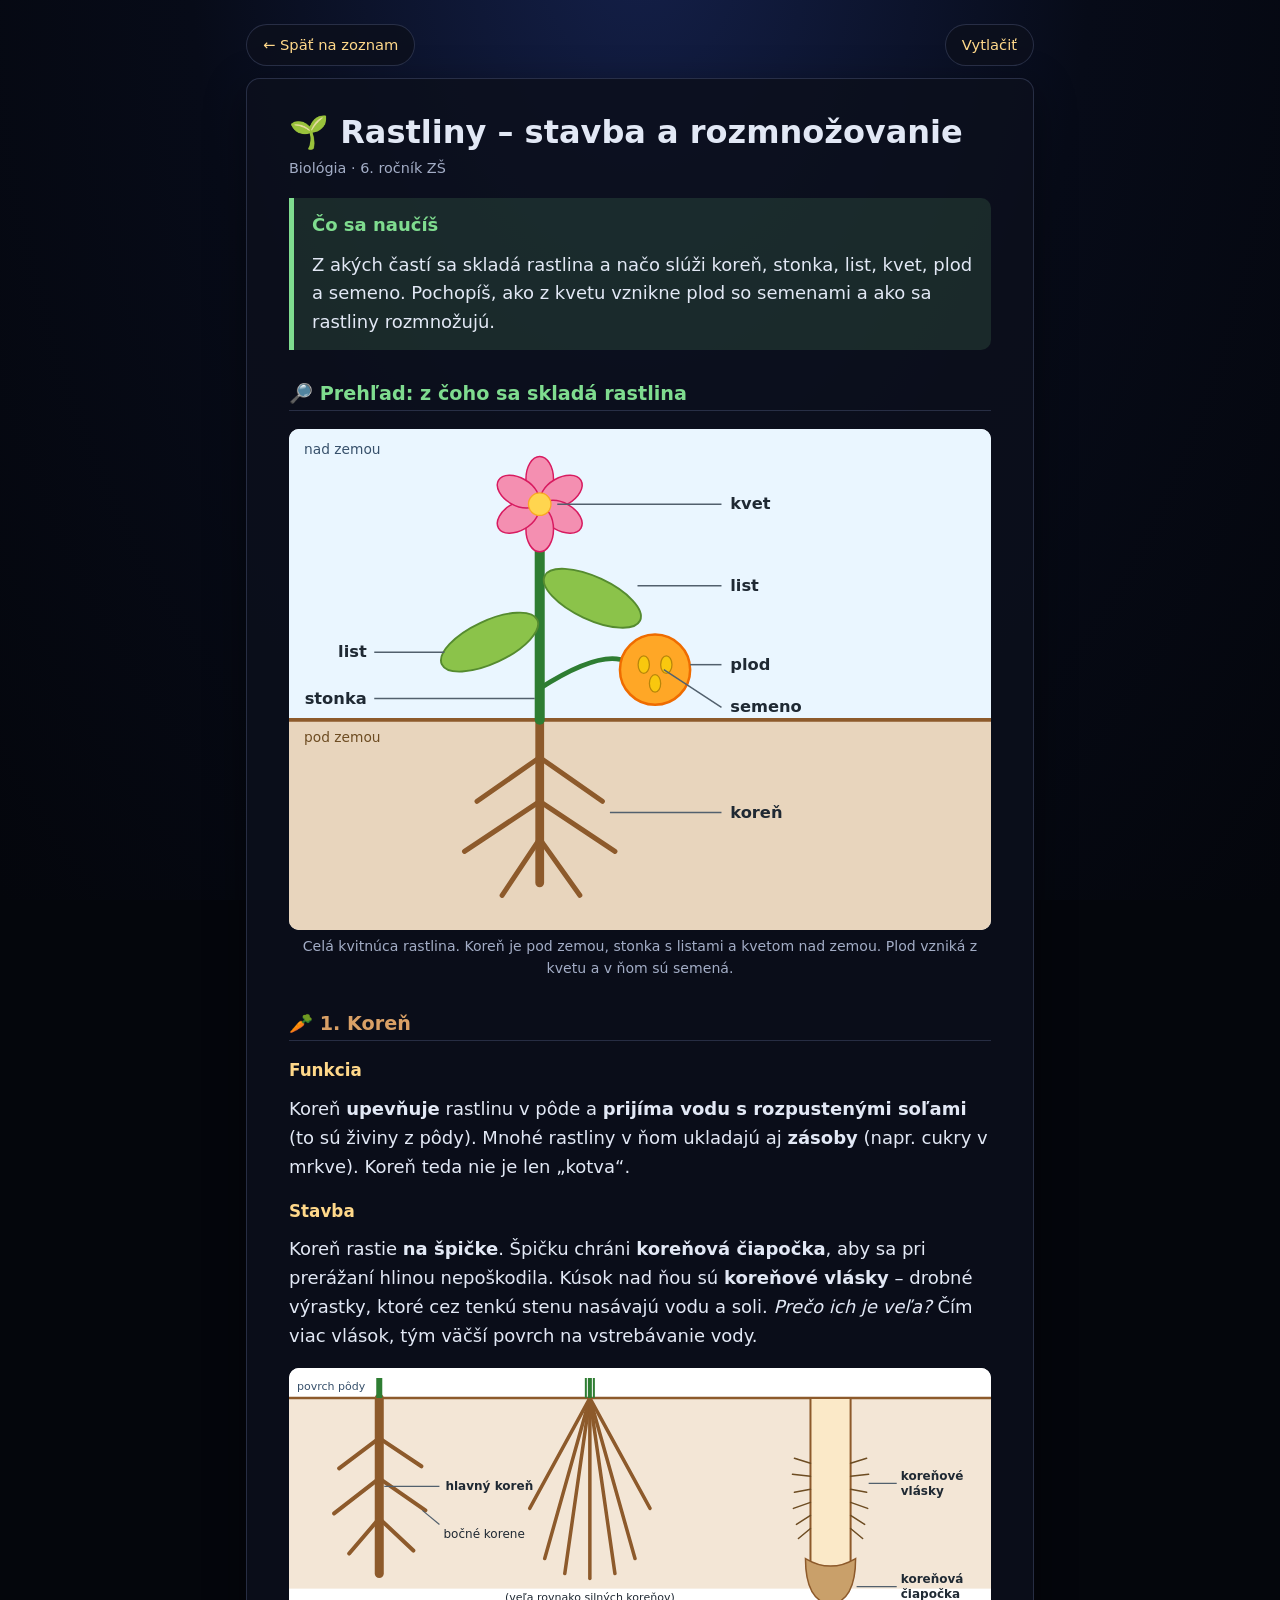
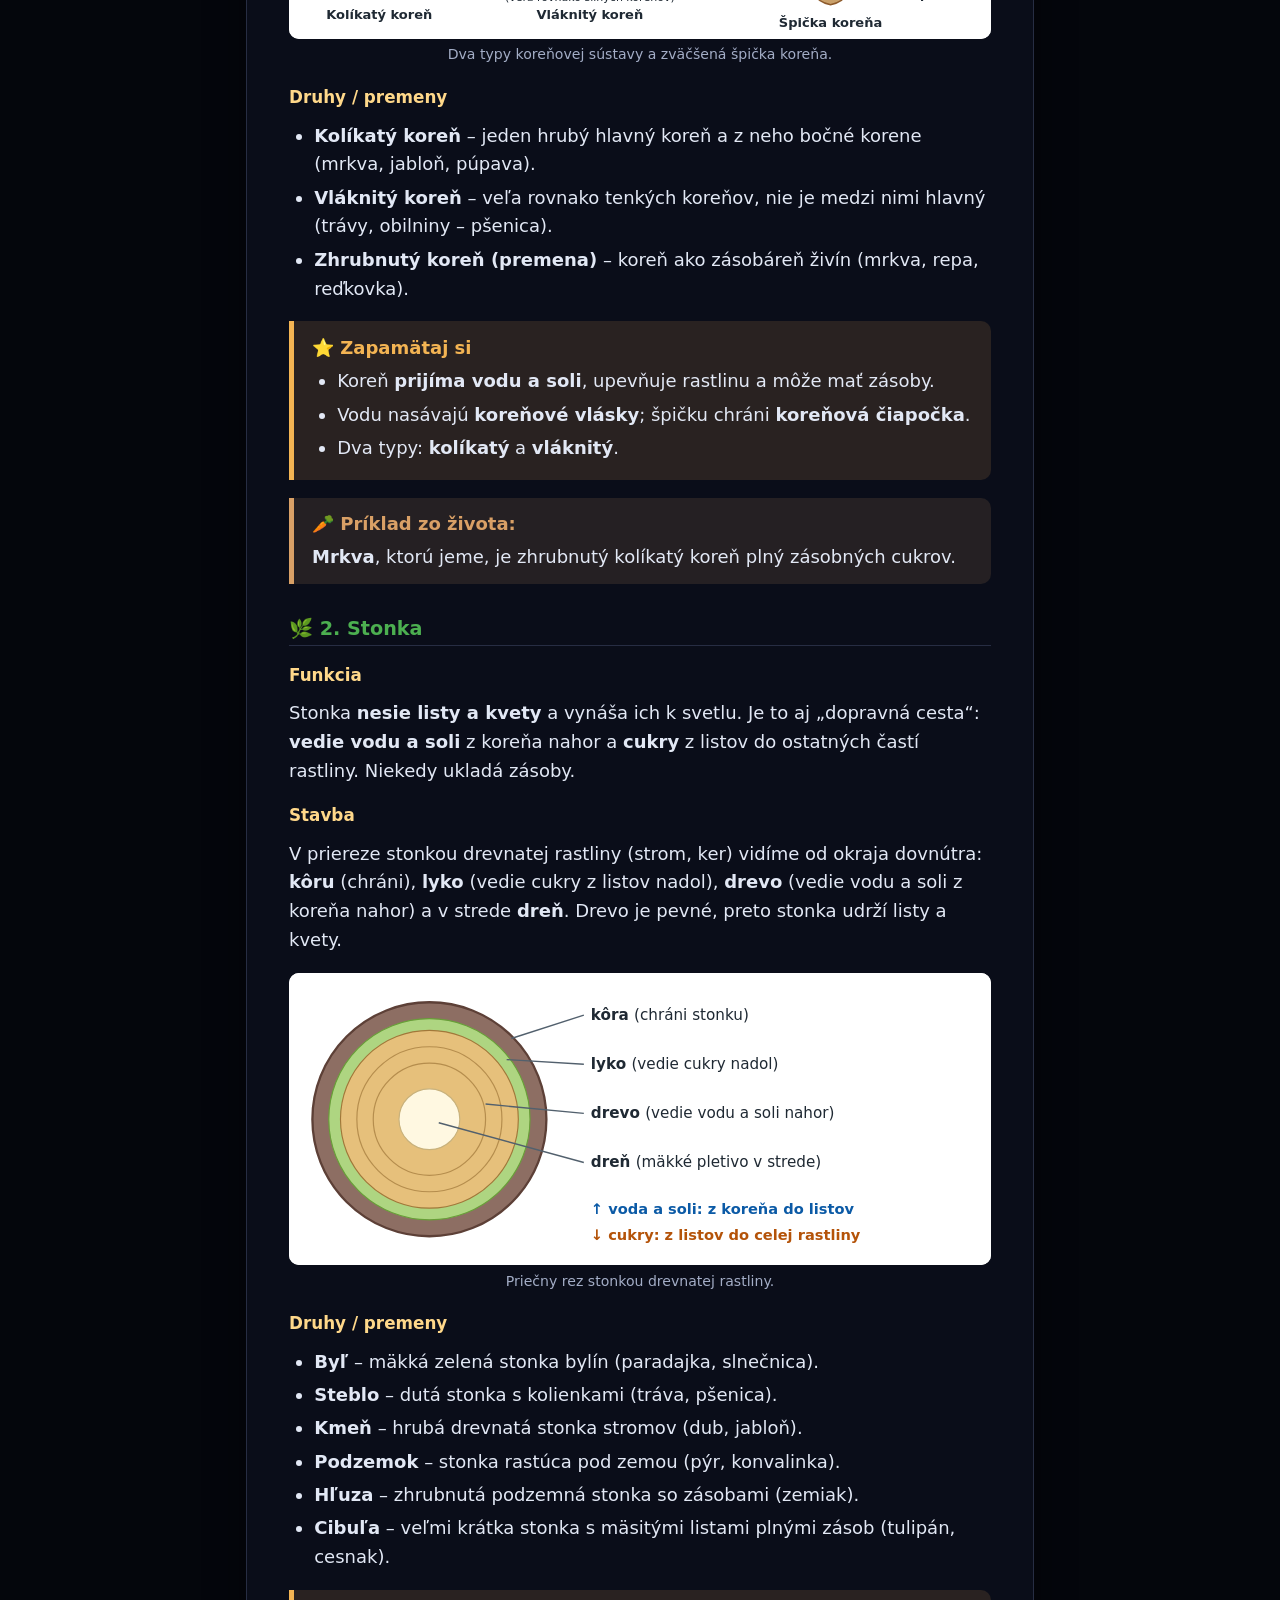
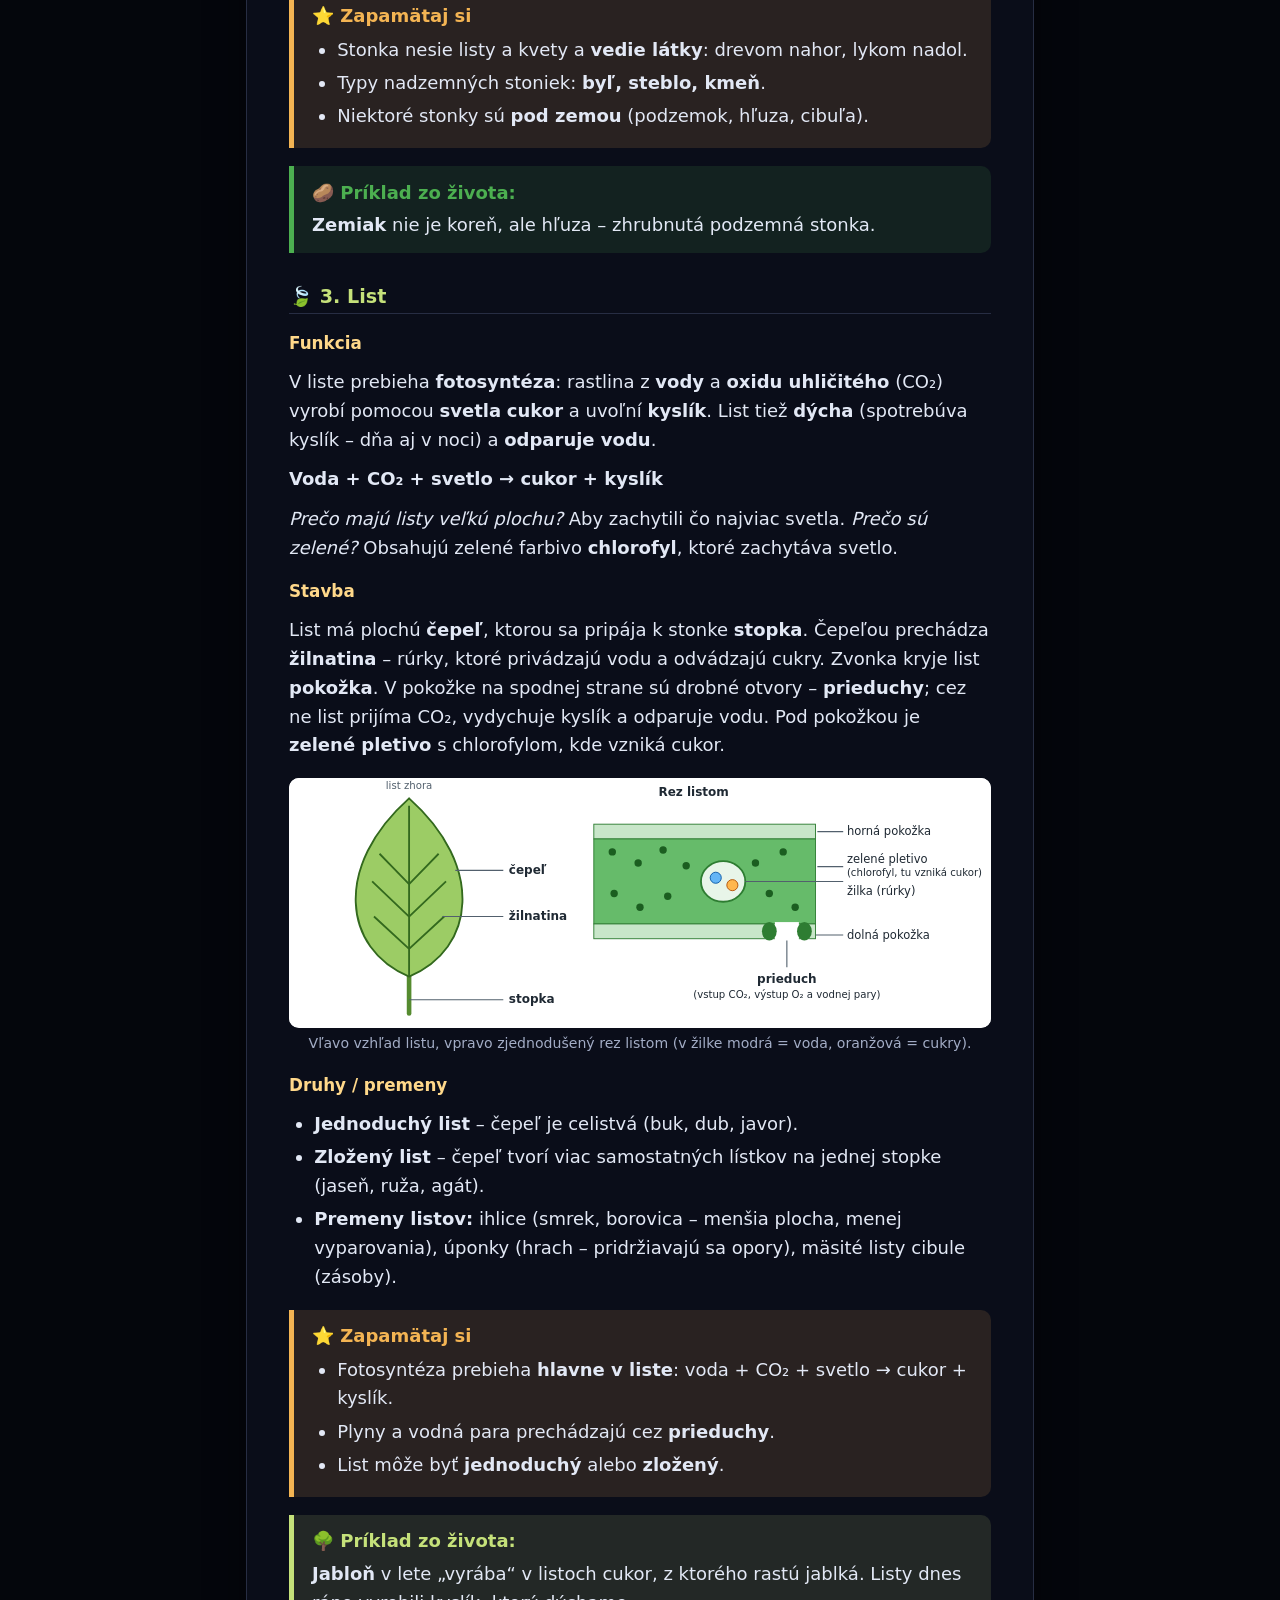
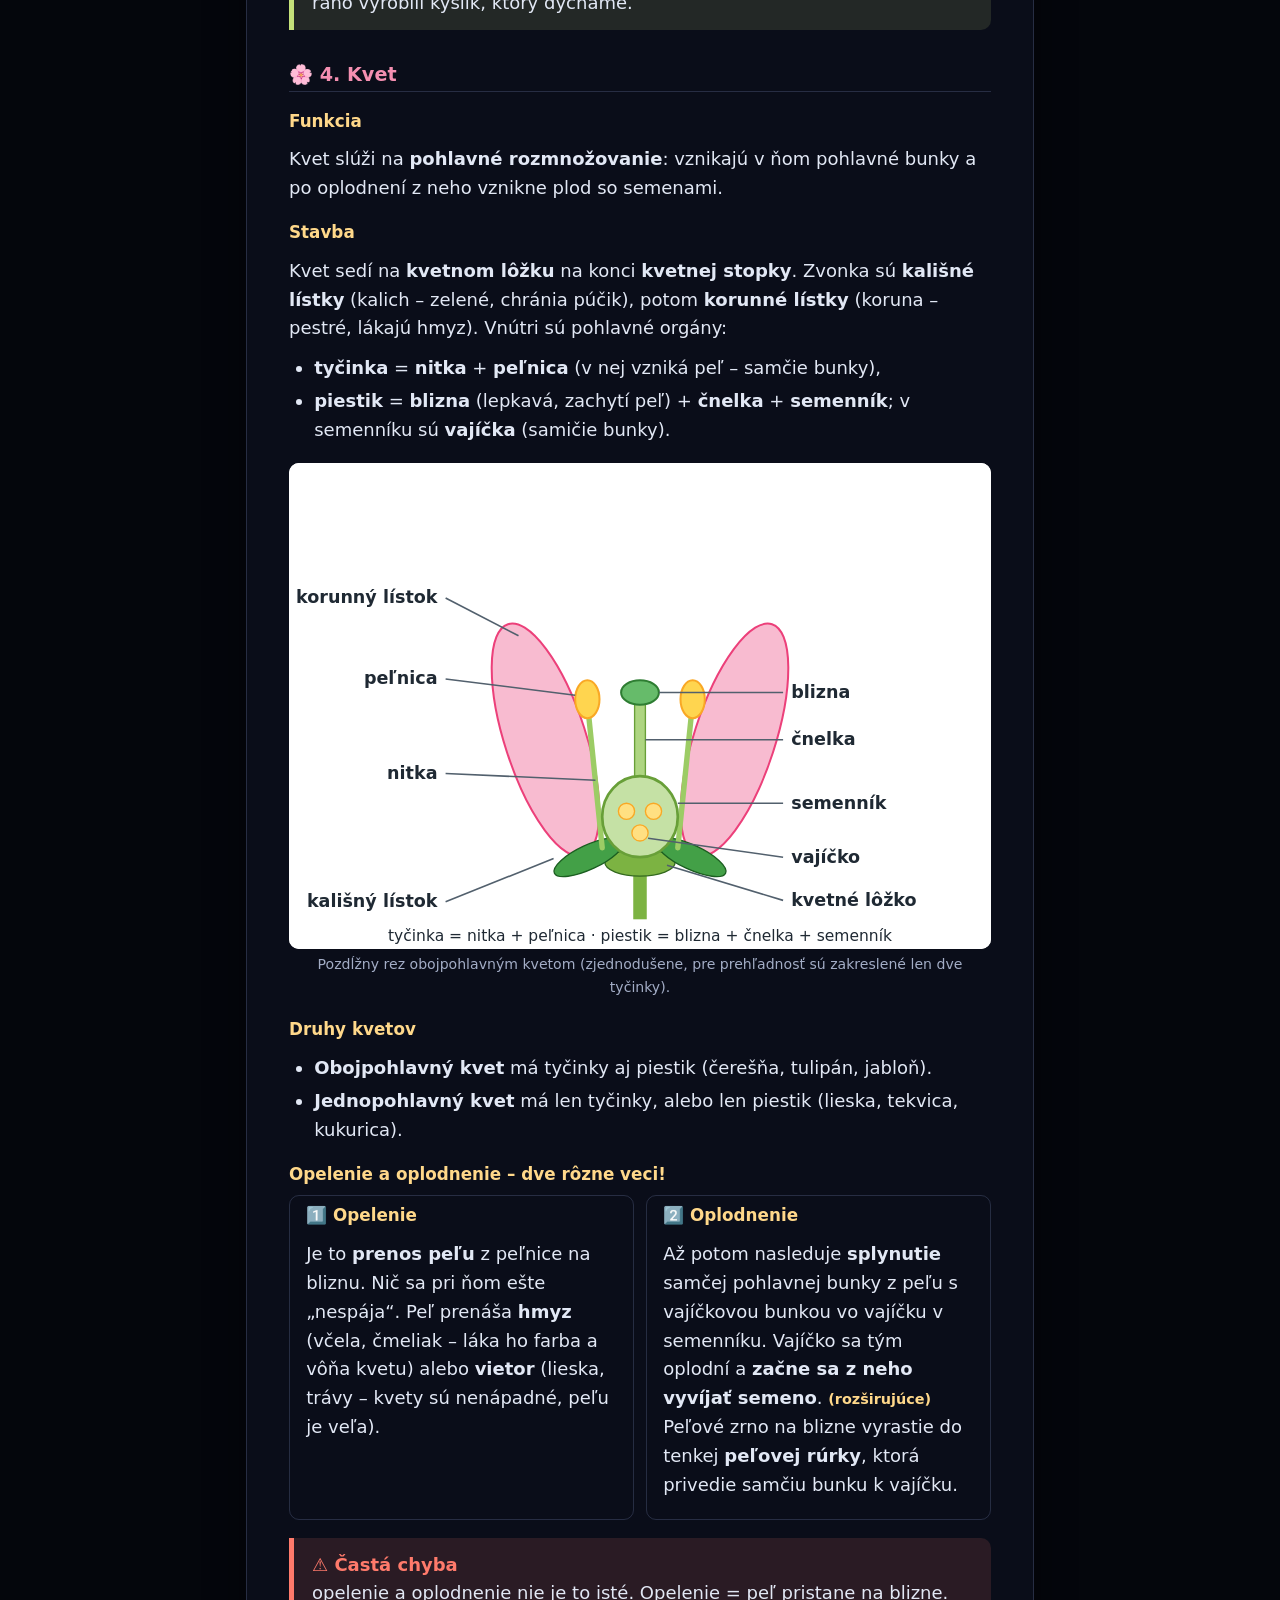
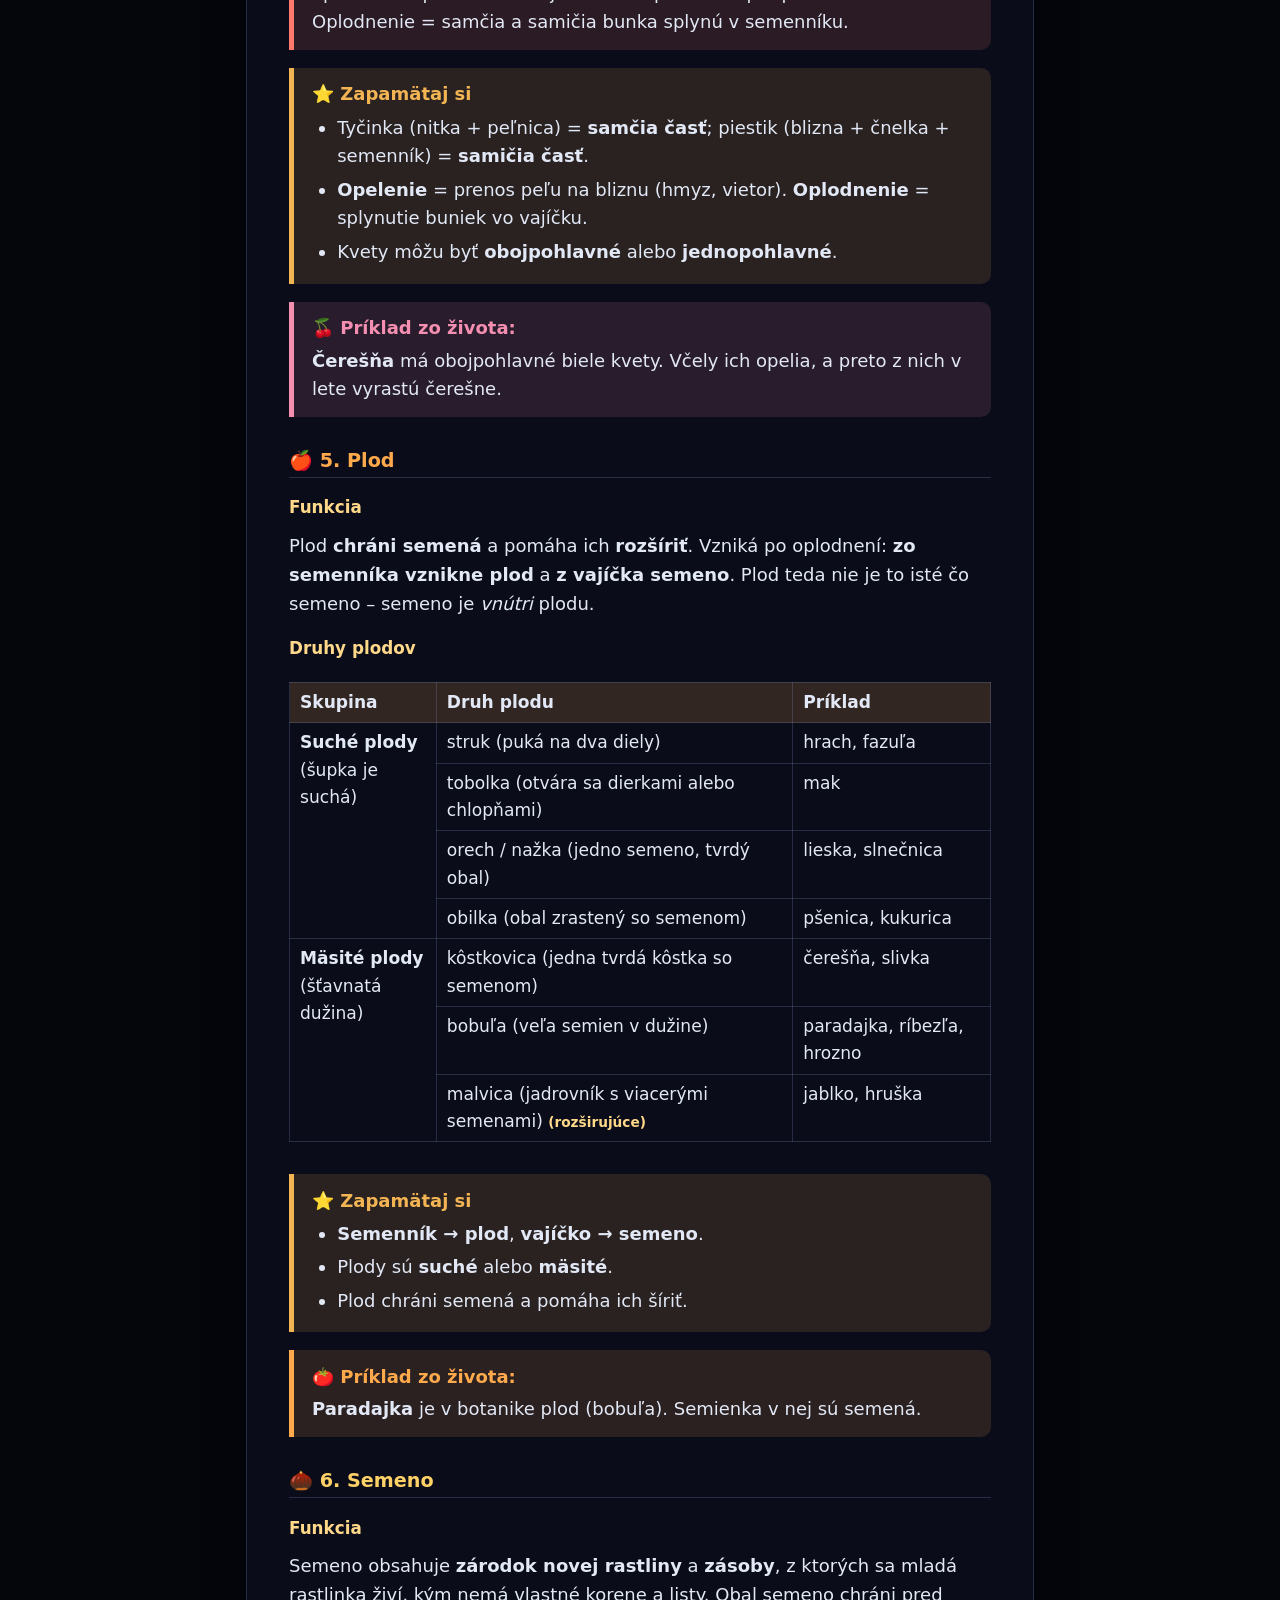
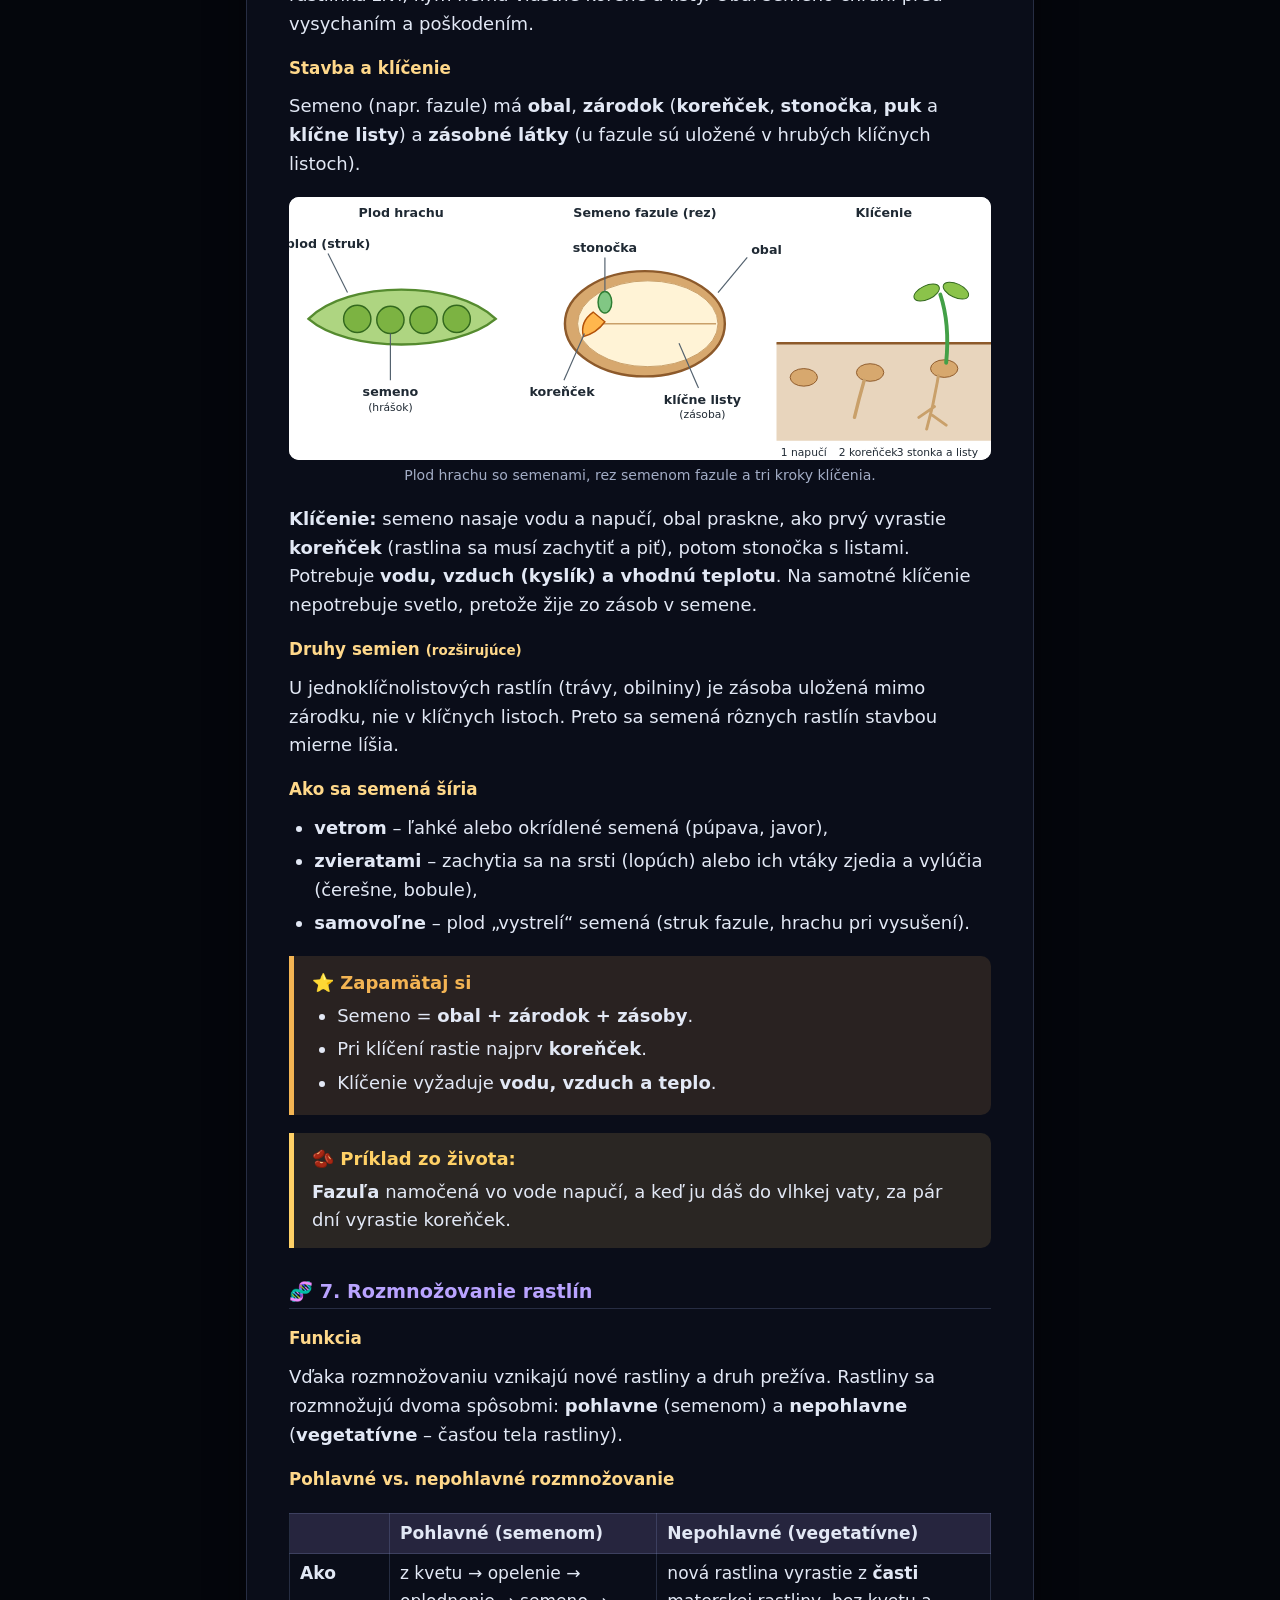
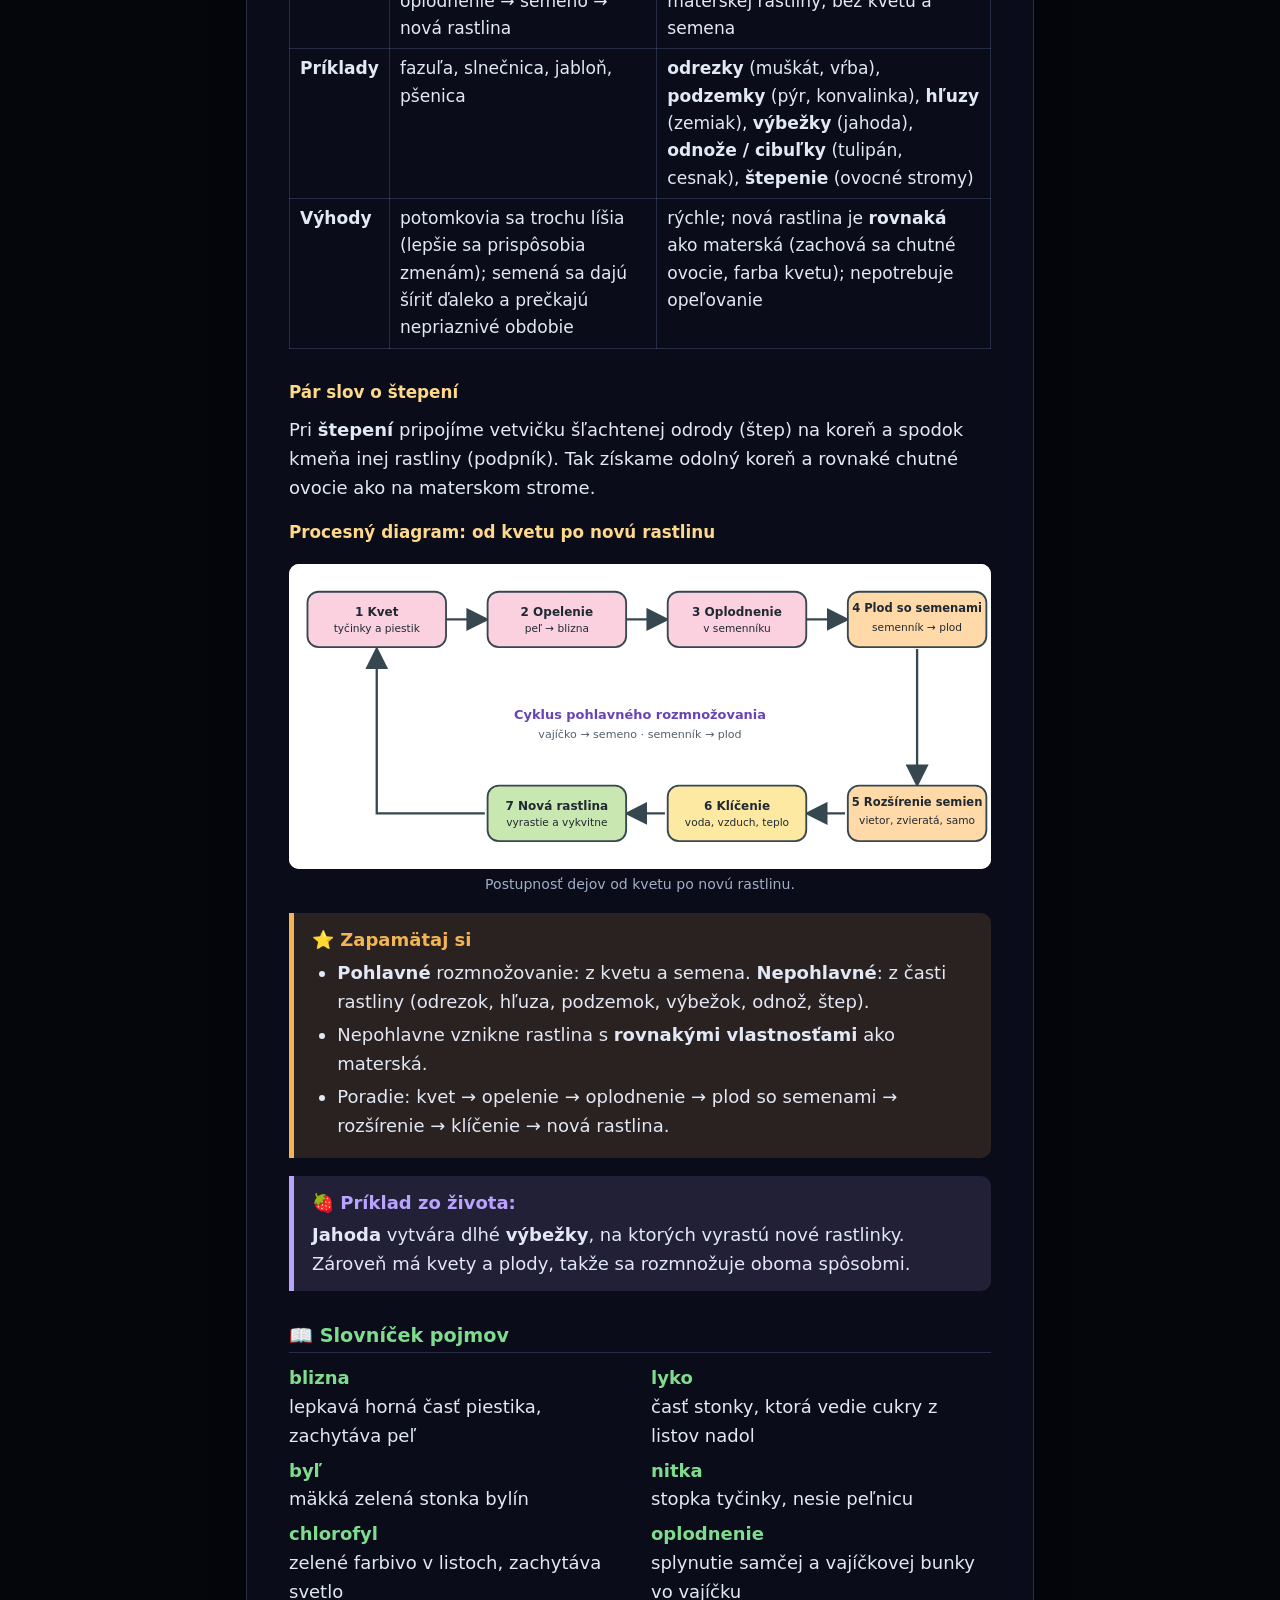
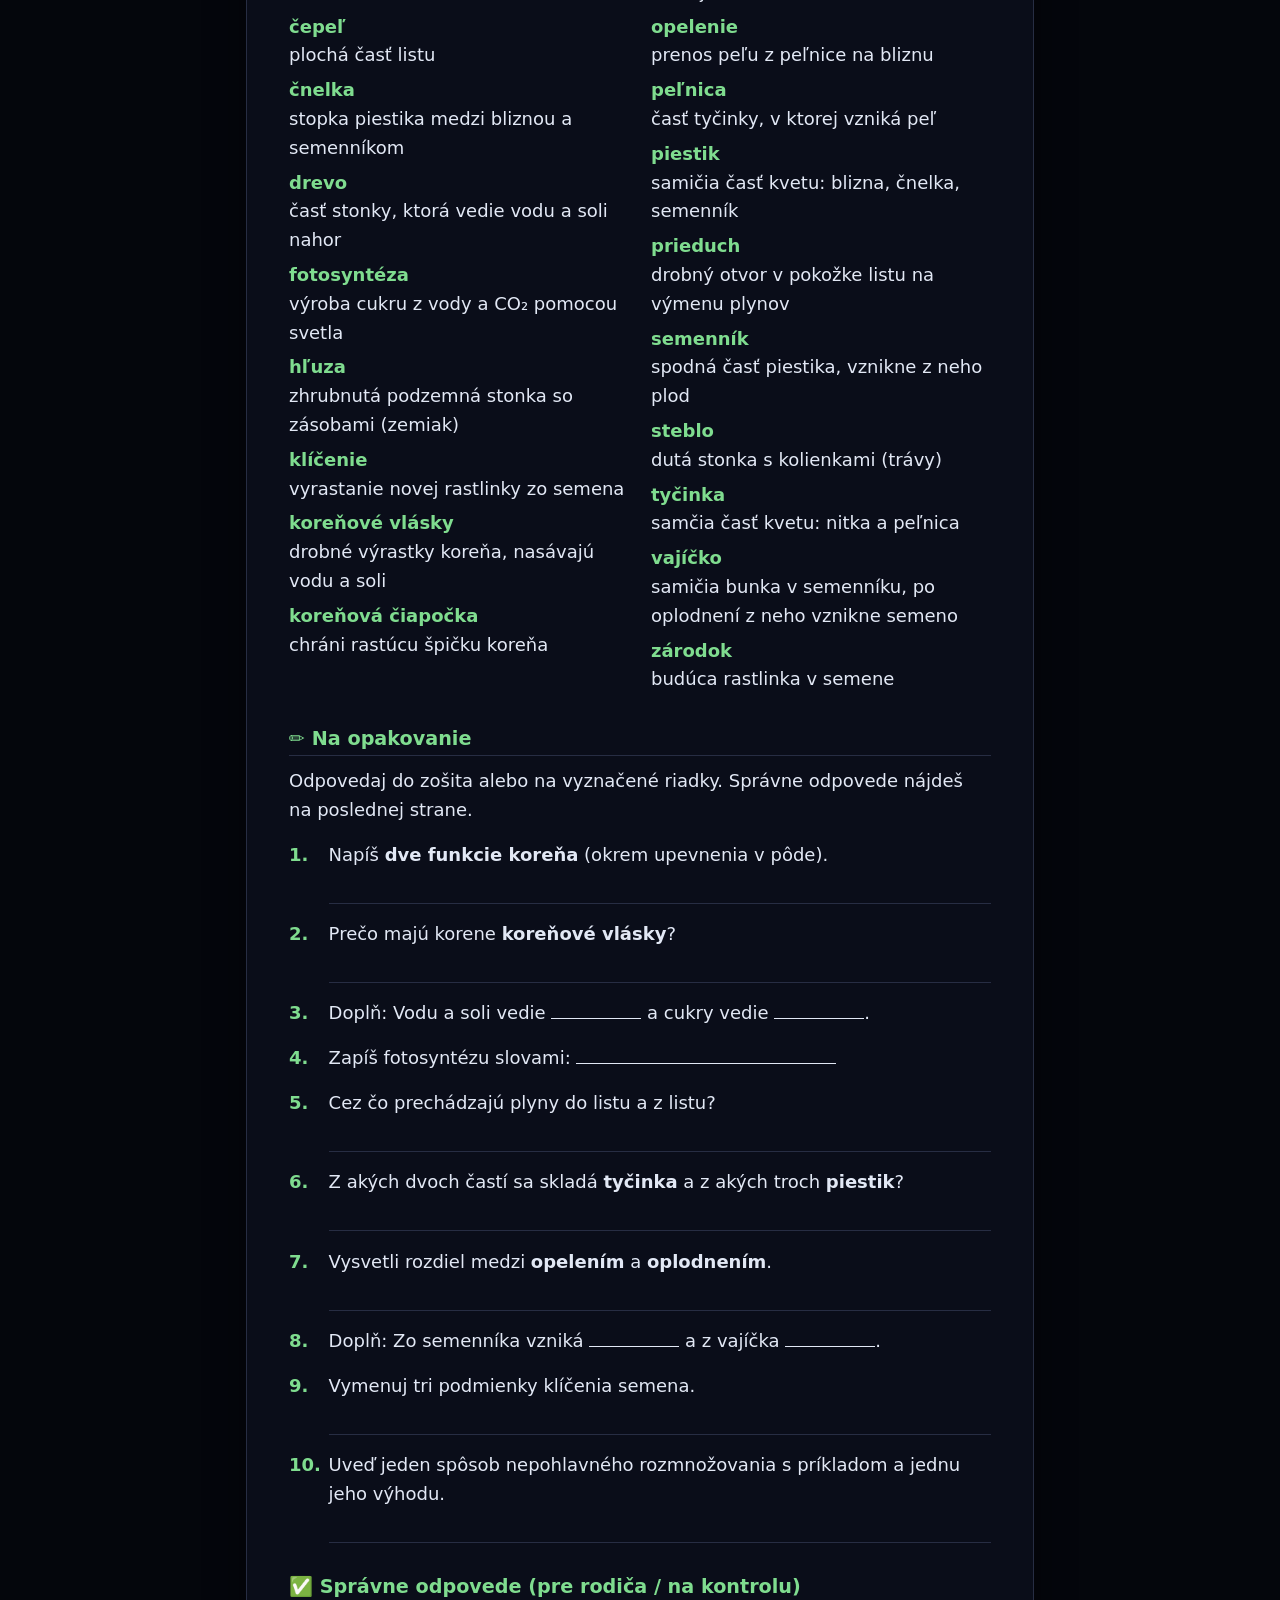
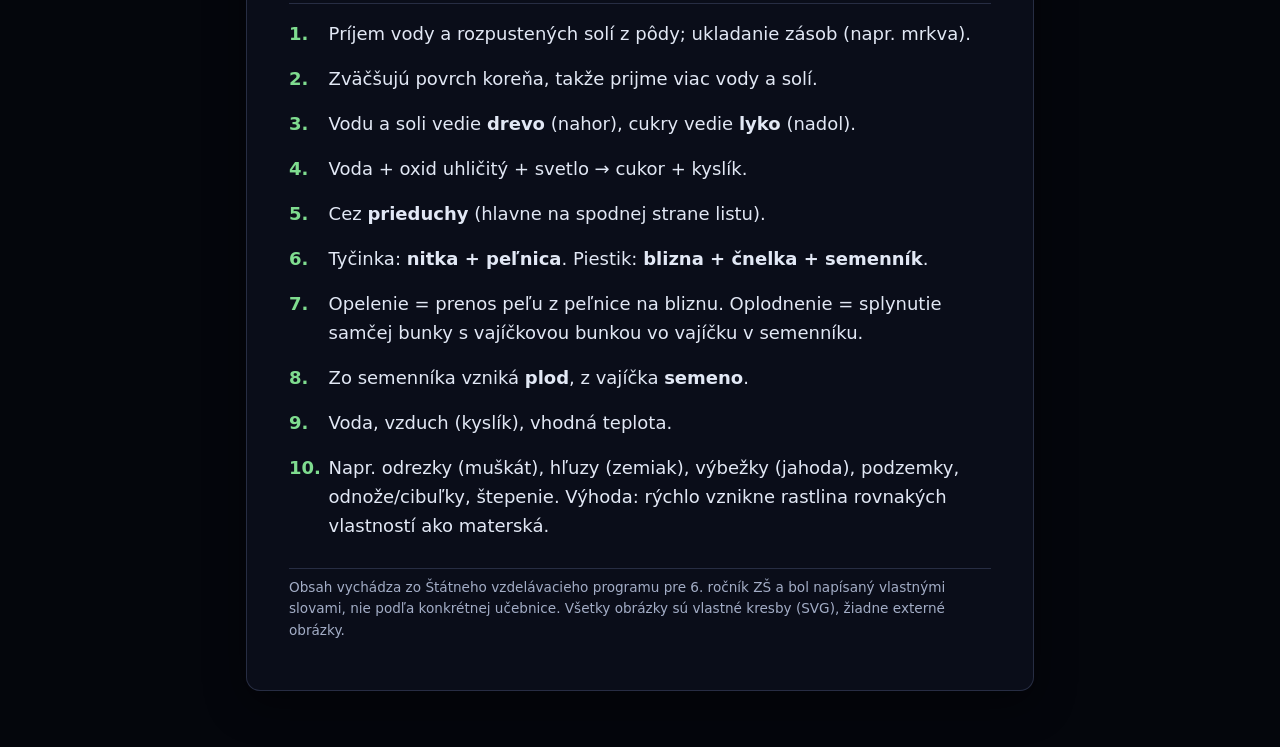
==== commit 3f1cd3d9: "Rastliny: tmavá paleta zo spoločného štýlu pre web, biela úsporná tlač (8 strán) Co-Authored-By: Cla" ====
--- a/biologia/6-rocnik/rastliny/index.html
+++ b/biologia/6-rocnik/rastliny/index.html
@@ -5,122 +5,85 @@
 <meta name="viewport" content="width=device-width, initial-scale=1">
 <title>Rastliny – stavba a rozmnožovanie</title>
 <link rel="icon" href="../../../logo.png">
+<link rel="stylesheet" href="../../../assets/styl.css">
 <style>
-:root{
-  --text:#1f2933; --muted:#52606d; --bg:#f5f7fa; --card:#ffffff;
-  --koren:#8d5a2b; --koren-l:#f3e6d6;
-  --stonka:#2e7d32; --stonka-l:#e3f2e1;
-  --list:#689f38; --list-l:#eef7de;
-  --kvet:#d81b60; --kvet-l:#fde7ef;
-  --plod:#ef6c00; --plod-l:#fff0de;
-  --semeno:#b8860b; --semeno-l:#fff6d6;
-  --rozm:#6a42b8; --rozm-l:#ece6f8;
-}
-*{box-sizing:border-box}
-html{-webkit-text-size-adjust:100%}
-body{margin:0;background:var(--bg);color:var(--text);font:16px/1.55 "Segoe UI",Roboto,Arial,sans-serif}
-main{max-width:960px;margin:0 auto;padding:16px}
-h1,h2,h3{line-height:1.25;margin:0 0 .4em}
-p{margin:.4em 0}
-header.hero{background:linear-gradient(135deg,#2e7d32,#689f38);color:#fff;border-radius:16px;padding:22px 24px;margin-bottom:16px}
-header.hero h1{font-size:1.9rem}
-header.hero .meta{opacity:.95;font-weight:600}
-header.hero p.learn{background:rgba(255,255,255,.18);border-radius:10px;padding:10px 14px;margin-top:12px}
-.card{background:var(--card);border:2px solid #d9e2ec;border-radius:14px;padding:14px 16px;margin:0 0 14px;break-inside:avoid;page-break-inside:avoid}
-section.part{border-radius:16px;padding:14px;margin:0 0 18px;border:2px solid var(--c);background:var(--cl)}
-section.part>h2{background:var(--c);color:#fff;border-radius:10px;padding:8px 14px;font-size:1.35rem}
-.koren{--c:var(--koren);--cl:var(--koren-l)}
-.stonka{--c:var(--stonka);--cl:var(--stonka-l)}
-.list{--c:var(--list);--cl:var(--list-l)}
-.kvet{--c:var(--kvet);--cl:var(--kvet-l)}
-.plod{--c:var(--plod);--cl:var(--plod-l)}
-.semeno{--c:var(--semeno);--cl:var(--semeno-l)}
-.rozm{--c:var(--rozm);--cl:var(--rozm-l)}
-.card h3{font-size:1.05rem;color:var(--c,#333)}
-.card h3 span.ico{margin-right:4px}
-figure{margin:8px 0 4px;break-inside:avoid;page-break-inside:avoid}
-figure svg{display:block;width:100%;height:auto;background:#fff;border:1px solid #d9e2ec;border-radius:10px}
-figcaption{font-size:.85rem;color:var(--muted);margin-top:4px}
-svg text{font-family:"Segoe UI",Roboto,Arial,sans-serif;font-size:12.5px;fill:#1f2933}
+/* doplnky k spoločnému štýlu: farby sekcií, schémy, slovníček */
+.part{--acc:var(--sc);margin:0 0 1.4em}
+.koren{--sc:#d9a066;--scp:#8d5a2b}
+.stonka{--sc:#4caf50;--scp:#2e7d32}
+.list{--sc:#c5e17a;--scp:#558b2f}
+.kvet{--sc:#f48fb1;--scp:#c2185b}
+.plod{--sc:#ffa94d;--scp:#e65100}
+.semeno{--sc:#ffd166;--scp:#a67c00}
+.rozm{--sc:#b9a3ff;--scp:#5e35b1}
+.blok{margin:.9em 0}
+.blok>h3:first-child{margin-top:.2em}
+.box.zlty{--c:var(--gold)}
+.box.zivot{--c:var(--acc)}
+.box ul{margin:.2em 0}
+.ext{font-size:.8em;font-weight:700;color:var(--gold2);white-space:nowrap}
+.grid2{display:grid;grid-template-columns:1fr 1fr;gap:12px}
+.grid2 .blok{margin:0;padding:.2em .9em .5em;border:1px solid var(--line);border-radius:10px}
+figure svg{display:block;width:100%;background:#fff;border-radius:10px}
+svg text{font-family:system-ui,"Segoe UI",Roboto,Arial,sans-serif;font-size:12.5px;fill:#1f2933}
 svg .lead{stroke:#52606d;stroke-width:1.2;fill:none}
 svg .cap{font-weight:700;font-size:13px}
-.remember{background:#fff8c5;border:2px solid #f1c40f;border-radius:12px;padding:10px 14px;margin:0 0 14px;break-inside:avoid;page-break-inside:avoid}
-.remember h3{color:#7a5b00;margin-bottom:.2em}
-.remember ul{margin:.2em 0 .2em 1.1em;padding:0}
-.life{background:#fff;border-left:6px solid var(--c);border-radius:8px;padding:8px 12px;margin:0 0 14px;break-inside:avoid;page-break-inside:avoid}
-.life b.t{color:var(--c)}
-.warn{background:#ffe9e9;border:2px solid #e57373;border-radius:12px;padding:8px 12px;margin:0 0 14px;break-inside:avoid;page-break-inside:avoid}
-.ext{font-size:.8em;font-weight:700;color:#7b1fa2;white-space:nowrap}
-ul.tight{margin:.3em 0 .3em 1.1em;padding:0}
-ul.tight li{margin:.15em 0}
-table{border-collapse:collapse;width:100%;font-size:.93rem}
-th,td{border:1.5px solid #9aa5b1;padding:6px 8px;vertical-align:top;text-align:left}
-th{background:var(--c,#ddd);color:#fff}
-tr{break-inside:avoid;page-break-inside:avoid}
-.tablewrap{overflow-x:auto}
-.grid2{display:grid;grid-template-columns:1fr 1fr;gap:12px}
-.grid2 .card{margin:0}
 dl.gloss{columns:2;column-gap:22px;margin:0}
-dl.gloss div{break-inside:avoid;page-break-inside:avoid;margin:0 0 6px}
-dl.gloss dt{font-weight:700;color:#334e68}
+dl.gloss div{break-inside:avoid;margin:0 0 6px}
+dl.gloss dt{font-weight:700;color:var(--acc)}
 dl.gloss dd{margin:0}
-ol.q li{margin:.5em 0;break-inside:avoid;page-break-inside:avoid}
-.line{display:inline-block;border-bottom:1.5px solid #333;min-width:90px}
-.lines{border-bottom:1.5px solid #9aa5b1;height:1.5em;margin:.1em 0}
-.answers{border:3px dashed #7e57c2}
-.pbreak{break-before:page;page-break-before:always}
-.tag{display:inline-block;background:#e0e7ff;border-radius:999px;padding:0 8px;font-size:.8rem;font-weight:700}
-.toolbar{display:flex;justify-content:space-between;gap:10px;margin:0 0 12px}
-.toolbar a,.toolbar button{font:inherit;font-weight:600;color:#1b5e20;background:#fff;border:2px solid #2e7d32;border-radius:10px;padding:6px 12px;text-decoration:none;cursor:pointer}
-.noprint{}
-footer{color:var(--muted);font-size:.85rem;text-align:center;margin:16px 0}
-@media (max-width:640px){
-  main{padding:10px}
-  .grid2{grid-template-columns:1fr}
-  dl.gloss{columns:1}
-  header.hero h1{font-size:1.5rem}
-}
-@page{size:A4 portrait;margin:15mm}
+.line{display:inline-block;border-bottom:1.5px solid currentColor;min-width:90px}
+@media (max-width:640px){.grid2{grid-template-columns:1fr}dl.gloss{columns:1}}
 @media print{
-  html,body{background:#fff}
-  body{font-size:10pt;line-height:1.4;-webkit-print-color-adjust:exact;print-color-adjust:exact}
-  main{max-width:none;padding:0}
-  header.hero{border:2px solid #2e7d32;padding:10px 14px;margin-bottom:8px;border-radius:10px}
-  header.hero h1{font-size:18pt}
-  section.part{padding:8px;margin:0 0 10px;border-width:1.5px}
-  section.part>h2{font-size:13pt;padding:4px 10px}
-  .card,.remember,.life,.warn{padding:6px 10px;margin-bottom:7px}
-  figure svg{max-height:62mm;width:auto;max-width:100%;margin:0 auto}
-  figure.big svg{max-height:80mm}
-  svg text{font-size:12px}
-  .tablewrap{overflow:visible}
-  table{font-size:9pt}
-  th{color:#000;background:#ddd !important;border-color:#000}
-  th,td{border-color:#555}
-  .remember{background:#fff6b8 !important;border-color:#8a6d00}
-  dl.gloss{font-size:9pt}
-  footer{display:none}
-  .noprint{display:none !important}
+  /* tlač: biely papier, bez tmavého pozadia; farebné sú len tenké akcenty */
+  .part{--acc:var(--scp)}
+  body{font-size:9.5pt;line-height:1.35}
+  article.vytah h1{font-size:17pt}
+  article.vytah h2{font-size:12.5pt;margin:.9em 0 .4em}
+  article.vytah h3{font-size:10.5pt;margin:.6em 0 .25em}
+  p{margin:.3em 0} li{margin:.1em 0} ul,ol{margin:.3em 0}
+  .part{margin:0 0 .6em}
+  .blok{margin:.4em 0}
+  .box{margin:.45em 0;padding:.35em .7em}
+  .box.zlty{background:#fff6b8}
+  figure{margin:.4em 0}
+  figure svg{max-height:50mm;width:auto;max-width:100%;margin:0 auto;border:1px solid var(--line)}
+  figure.big svg{max-height:64mm}
+  th,td{padding:3px 6px}
+  table{font-size:8.8pt;margin:.4em 0}
+  .grid2 .blok{padding:.1em .6em .3em}
+  .blok,.grid2 .blok{break-inside:avoid}
+  dl.gloss{font-size:8.8pt}
+  dl.gloss div{margin:0 0 3px}
+  dl.gloss dt{color:var(--text)}
+  .ulohy>li{margin:.5em 0}
+  .riadok{height:1.5em}
+  .ext{color:#7b1fa2}
+  .pata{margin-top:1em}
+  @page{size:A4 portrait;margin:15mm}
 }
 </style>
 </head>
 <body data-oblast="biologia">
-<main>
+<div class="sheet">
 
 <div class="toolbar noprint">
   <a href="../">← Späť na zoznam</a>
   <button type="button" onclick="window.print()">Vytlačiť</button>
 </div>
 
-<header class="hero">
-  <h1>🌱 Rastliny – stavba a rozmnožovanie</h1>
-  <div class="meta">Biológia · 6. ročník ZŠ</div>
-  <p class="learn"><b>Čo sa naučíš:</b> z akých častí sa skladá rastlina a načo slúži koreň, stonka, list, kvet, plod a semeno. Pochopíš, ako z kvetu vznikne plod so semenami a ako sa rastliny rozmnožujú.</p>
-</header>
+<article class="vytah">
+
+<h1>🌱 Rastliny – stavba a rozmnožovanie</h1>
+<p class="meta">Biológia · 6. ročník ZŠ</p>
+<div class="box">
+  <span class="box-nazov">Čo sa naučíš</span>
+  <p>Z akých častí sa skladá rastlina a načo slúži koreň, stonka, list, kvet, plod a semeno. Pochopíš, ako z kvetu vznikne plod so semenami a ako sa rastliny rozmnožujú.</p>
+</div>
 
 <!-- ============ PREHĽAD ============ -->
-<div class="card">
-  <h3>🔎 Prehľad: z čoho sa skladá rastlina</h3>
+<div class="blok">
+  <h2>🔎 Prehľad: z čoho sa skladá rastlina</h2>
   <figure class="big">
   <svg viewBox="0 0 560 400" role="img" aria-label="Schéma celej kvitnúcej rastliny: pod zemou koreň, nad zemou stonka s listami, na vrchu kvet, na stonke plod so semenami.">
     <rect x="0" y="0" width="560" height="232" fill="#eaf6ff"/>
@@ -168,7 +131,7 @@
     <text x="62" y="182" class="cap" text-anchor="end">list</text>
     <text x="62" y="219" class="cap" text-anchor="end">stonka</text>
     <text x="12" y="250" style="font-size:11px;fill:#6d4c22">pod zemou</text>
-    <text x="12" y="222" style="font-size:11px;fill:#37506b">nad zemou</text>
+    <text x="12" y="20" style="font-size:11px;fill:#37506b">nad zemou</text>
   </svg>
   <figcaption>Celá kvitnúca rastlina. Koreň je pod zemou, stonka s listami a kvetom nad zemou. Plod vzniká z kvetu a v ňom sú semená.</figcaption>
   </figure>
@@ -177,11 +140,11 @@
 <!-- ============ 1. KOREŇ ============ -->
 <section class="part koren" id="koren">
   <h2>🥕 1. Koreň</h2>
-  <div class="card">
+  <div class="blok">
     <h3>Funkcia</h3>
     <p>Koreň <b>upevňuje</b> rastlinu v pôde a <b>prijíma vodu s rozpustenými soľami</b> (to sú živiny z pôdy). Mnohé rastliny v ňom ukladajú aj <b>zásoby</b> (napr. cukry v mrkve). Koreň teda nie je len „kotva“.</p>
   </div>
-  <div class="card">
+  <div class="blok">
     <h3>Stavba</h3>
     <p>Koreň rastie <b>na špičke</b>. Špičku chráni <b>koreňová čiapočka</b>, aby sa pri prerážaní hlinou nepoškodila. Kúsok nad ňou sú <b>koreňové vlásky</b> – drobné výrastky, ktoré cez tenkú stenu nasávajú vodu a soli. <i>Prečo ich je veľa?</i> Čím viac vlások, tým väčší povrch na vstrebávanie vody.</p>
     <figure>
@@ -222,7 +185,7 @@
     <figcaption>Dva typy koreňovej sústavy a zväčšená špička koreňa.</figcaption>
     </figure>
   </div>
-  <div class="card">
+  <div class="blok">
     <h3>Druhy / premeny</h3>
     <ul class="tight">
       <li><b>Kolíkatý koreň</b> – jeden hrubý hlavný koreň a z neho bočné korene (mrkva, jabloň, púpava).</li>
@@ -230,25 +193,25 @@
       <li><b>Zhrubnutý koreň (premena)</b> – koreň ako zásobáreň živín (mrkva, repa, reďkovka).</li>
     </ul>
   </div>
-  <div class="remember">
-    <h3>⭐ Zapamätaj si</h3>
+  <div class="box zlty">
+    <span class="box-nazov">⭐ Zapamätaj si</span>
     <ul>
       <li>Koreň <b>prijíma vodu a soli</b>, upevňuje rastlinu a môže mať zásoby.</li>
       <li>Vodu nasávajú <b>koreňové vlásky</b>; špičku chráni <b>koreňová čiapočka</b>.</li>
       <li>Dva typy: <b>kolíkatý</b> a <b>vláknitý</b>.</li>
     </ul>
   </div>
-  <div class="life"><b class="t">🥕 Príklad zo života:</b> <b>Mrkva</b>, ktorú jeme, je zhrubnutý kolíkatý koreň plný zásobných cukrov.</div>
+  <div class="box zivot"><span class="box-nazov">🥕 Príklad zo života:</span> <b>Mrkva</b>, ktorú jeme, je zhrubnutý kolíkatý koreň plný zásobných cukrov.</div>
 </section>
 
 <!-- ============ 2. STONKA ============ -->
 <section class="part stonka" id="stonka">
   <h2>🌿 2. Stonka</h2>
-  <div class="card">
+  <div class="blok">
     <h3>Funkcia</h3>
     <p>Stonka <b>nesie listy a kvety</b> a vynáša ich k svetlu. Je to aj „dopravná cesta“: <b>vedie vodu a soli</b> z koreňa nahor a <b>cukry</b> z listov do ostatných častí rastliny. Niekedy ukladá zásoby.</p>
   </div>
-  <div class="card">
+  <div class="blok">
     <h3>Stavba</h3>
     <p>V priereze stonkou drevnatej rastliny (strom, ker) vidíme od okraja dovnútra: <b>kôru</b> (chráni), <b>lyko</b> (vedie cukry z listov nadol), <b>drevo</b> (vedie vodu a soli z koreňa nahor) a v strede <b>dreň</b>. Drevo je pevné, preto stonka udrží listy a kvety.</p>
     <figure>
@@ -272,7 +235,7 @@
     <figcaption>Priečny rez stonkou drevnatej rastliny.</figcaption>
     </figure>
   </div>
-  <div class="card">
+  <div class="blok">
     <h3>Druhy / premeny</h3>
     <ul class="tight">
       <li><b>Byľ</b> – mäkká zelená stonka bylín (paradajka, slnečnica).</li>
@@ -283,27 +246,27 @@
       <li><b>Cibuľa</b> – veľmi krátka stonka s mäsitými listami plnými zásob (tulipán, cesnak).</li>
     </ul>
   </div>
-  <div class="remember">
-    <h3>⭐ Zapamätaj si</h3>
+  <div class="box zlty">
+    <span class="box-nazov">⭐ Zapamätaj si</span>
     <ul>
       <li>Stonka nesie listy a kvety a <b>vedie látky</b>: drevom nahor, lykom nadol.</li>
       <li>Typy nadzemných stoniek: <b>byľ, steblo, kmeň</b>.</li>
       <li>Niektoré stonky sú <b>pod zemou</b> (podzemok, hľuza, cibuľa).</li>
     </ul>
   </div>
-  <div class="life"><b class="t">🥔 Príklad zo života:</b> <b>Zemiak</b> nie je koreň, ale hľuza – zhrubnutá podzemná stonka.</div>
+  <div class="box zivot"><span class="box-nazov">🥔 Príklad zo života:</span> <b>Zemiak</b> nie je koreň, ale hľuza – zhrubnutá podzemná stonka.</div>
 </section>
 
 <!-- ============ 3. LIST ============ -->
 <section class="part list" id="list">
   <h2>🍃 3. List</h2>
-  <div class="card">
+  <div class="blok">
     <h3>Funkcia</h3>
     <p>V liste prebieha <b>fotosyntéza</b>: rastlina z <b>vody</b> a <b>oxidu uhličitého</b> (CO₂) vyrobí pomocou <b>svetla</b> <b>cukor</b> a uvoľní <b>kyslík</b>. List tiež <b>dýcha</b> (spotrebúva kyslík – dňa aj v noci) a <b>odparuje vodu</b>.</p>
     <p><b>Voda + CO₂ + svetlo → cukor + kyslík</b></p>
     <p><i>Prečo majú listy veľkú plochu?</i> Aby zachytili čo najviac svetla. <i>Prečo sú zelené?</i> Obsahujú zelené farbivo <b>chlorofyl</b>, ktoré zachytáva svetlo.</p>
   </div>
-  <div class="card">
+  <div class="blok">
     <h3>Stavba</h3>
     <p>List má plochú <b>čepeľ</b>, ktorou sa pripája k stonke <b>stopka</b>. Čepeľou prechádza <b>žilnatina</b> – rúrky, ktoré privádzajú vodu a odvádzajú cukry. Zvonka kryje list <b>pokožka</b>. V pokožke na spodnej strane sú drobné otvory – <b>prieduchy</b>; cez ne list prijíma CO₂, vydychuje kyslík a odparuje vodu. Pod pokožkou je <b>zelené pletivo</b> s chlorofylom, kde vzniká cukor.</p>
     <figure>
@@ -339,7 +302,7 @@
     <figcaption>Vľavo vzhľad listu, vpravo zjednodušený rez listom (v žilke modrá = voda, oranžová = cukry).</figcaption>
     </figure>
   </div>
-  <div class="card">
+  <div class="blok">
     <h3>Druhy / premeny</h3>
     <ul class="tight">
       <li><b>Jednoduchý list</b> – čepeľ je celistvá (buk, dub, javor).</li>
@@ -347,25 +310,25 @@
       <li><b>Premeny listov:</b> ihlice (smrek, borovica – menšia plocha, menej vyparovania), úponky (hrach – pridržiavajú sa opory), mäsité listy cibule (zásoby).</li>
     </ul>
   </div>
-  <div class="remember">
-    <h3>⭐ Zapamätaj si</h3>
+  <div class="box zlty">
+    <span class="box-nazov">⭐ Zapamätaj si</span>
     <ul>
       <li>Fotosyntéza prebieha <b>hlavne v liste</b>: voda + CO₂ + svetlo → cukor + kyslík.</li>
       <li>Plyny a vodná para prechádzajú cez <b>prieduchy</b>.</li>
       <li>List môže byť <b>jednoduchý</b> alebo <b>zložený</b>.</li>
     </ul>
   </div>
-  <div class="life"><b class="t">🌳 Príklad zo života:</b> <b>Jabloň</b> v lete „vyrába“ v listoch cukor, z ktorého rastú jablká. Listy dnes ráno vyrobili kyslík, ktorý dýchame.</div>
+  <div class="box zivot"><span class="box-nazov">🌳 Príklad zo života:</span> <b>Jabloň</b> v lete „vyrába“ v listoch cukor, z ktorého rastú jablká. Listy dnes ráno vyrobili kyslík, ktorý dýchame.</div>
 </section>
 
 <!-- ============ 4. KVET ============ -->
 <section class="part kvet" id="kvet">
   <h2>🌸 4. Kvet</h2>
-  <div class="card">
+  <div class="blok">
     <h3>Funkcia</h3>
     <p>Kvet slúži na <b>pohlavné rozmnožovanie</b>: vznikajú v ňom pohlavné bunky a po oplodnení z neho vznikne plod so semenami.</p>
   </div>
-  <div class="card">
+  <div class="blok">
     <h3>Stavba</h3>
     <p>Kvet sedí na <b>kvetnom lôžku</b> na konci <b>kvetnej stopky</b>. Zvonka sú <b>kališné lístky</b> (kalich – zelené, chránia púčik), potom <b>korunné lístky</b> (koruna – pestré, lákajú hmyz). Vnútri sú pohlavné orgány:</p>
     <ul class="tight">
@@ -407,49 +370,49 @@
     <figcaption>Pozdĺžny rez obojpohlavným kvetom (zjednodušene, pre prehľadnosť sú zakreslené len dve tyčinky).</figcaption>
     </figure>
   </div>
-  <div class="card">
+  <div class="blok">
     <h3>Druhy kvetov</h3>
     <ul class="tight">
       <li><b>Obojpohlavný kvet</b> má tyčinky aj piestik (čerešňa, tulipán, jabloň).</li>
       <li><b>Jednopohlavný kvet</b> má len tyčinky, alebo len piestik (lieska, tekvica, kukurica).</li>
     </ul>
   </div>
-  <div class="card">
+  <div class="blok">
     <h3>Opelenie a oplodnenie – dve rôzne veci!</h3>
     <div class="grid2">
-      <div class="card" style="border-color:#ec407a">
+      <div class="blok">
         <h3>1️⃣ Opelenie</h3>
         <p>Je to <b>prenos peľu</b> z peľnice na bliznu. Nič sa pri ňom ešte „nespája“. Peľ prenáša <b>hmyz</b> (včela, čmeliak – láka ho farba a vôňa kvetu) alebo <b>vietor</b> (lieska, trávy – kvety sú nenápadné, peľu je veľa).</p>
       </div>
-      <div class="card" style="border-color:#ec407a">
+      <div class="blok">
         <h3>2️⃣ Oplodnenie</h3>
         <p>Až potom nasleduje <b>splynutie</b> samčej pohlavnej bunky z peľu s vajíčkovou bunkou vo vajíčku v semenníku. Vajíčko sa tým oplodní a <b>začne sa z neho vyvíjať semeno</b>. <span class="ext">(rozširujúce)</span> Peľové zrno na blizne vyrastie do tenkej <b>peľovej rúrky</b>, ktorá privedie samčiu bunku k vajíčku.</p>
       </div>
     </div>
   </div>
-  <div class="warn"><b>⚠️ Častá chyba:</b> opelenie a oplodnenie nie je to isté. Opelenie = peľ pristane na blizne. Oplodnenie = samčia a samičia bunka splynú v semenníku.</div>
-  <div class="remember">
-    <h3>⭐ Zapamätaj si</h3>
+  <div class="box pozor"><span class="box-nazov">⚠️ Častá chyba</span> opelenie a oplodnenie nie je to isté. Opelenie = peľ pristane na blizne. Oplodnenie = samčia a samičia bunka splynú v semenníku.</div>
+  <div class="box zlty">
+    <span class="box-nazov">⭐ Zapamätaj si</span>
     <ul>
       <li>Tyčinka (nitka + peľnica) = <b>samčia časť</b>; piestik (blizna + čnelka + semenník) = <b>samičia časť</b>.</li>
       <li><b>Opelenie</b> = prenos peľu na bliznu (hmyz, vietor). <b>Oplodnenie</b> = splynutie buniek vo vajíčku.</li>
       <li>Kvety môžu byť <b>obojpohlavné</b> alebo <b>jednopohlavné</b>.</li>
     </ul>
   </div>
-  <div class="life"><b class="t">🍒 Príklad zo života:</b> <b>Čerešňa</b> má obojpohlavné biele kvety. Včely ich opelia, a preto z nich v lete vyrastú čerešne.</div>
+  <div class="box zivot"><span class="box-nazov">🍒 Príklad zo života:</span> <b>Čerešňa</b> má obojpohlavné biele kvety. Včely ich opelia, a preto z nich v lete vyrastú čerešne.</div>
 </section>
 
 <!-- ============ 5. PLOD ============ -->
 <section class="part plod" id="plod">
   <h2>🍎 5. Plod</h2>
-  <div class="card">
+  <div class="blok">
     <h3>Funkcia</h3>
     <p>Plod <b>chráni semená</b> a pomáha ich <b>rozšíriť</b>. Vzniká po oplodnení: <b>zo semenníka vznikne plod</b> a <b>z vajíčka semeno</b>. Plod teda nie je to isté čo semeno – semeno je <i>vnútri</i> plodu.</p>
   </div>
-  <div class="card">
+  <div class="blok">
     <h3>Druhy plodov</h3>
-    <div class="tablewrap">
-    <table style="--c:#ef6c00">
+    <div class="tabulka-obal">
+    <table>
       <tr><th>Skupina</th><th>Druh plodu</th><th>Príklad</th></tr>
       <tr><td rowspan="4"><b>Suché plody</b><br>(šupka je suchá)</td><td>struk (puká na dva diely)</td><td>hrach, fazuľa</td></tr>
       <tr><td>tobolka (otvára sa dierkami alebo chlopňami)</td><td>mak</td></tr>
@@ -461,25 +424,25 @@
     </table>
     </div>
   </div>
-  <div class="remember">
-    <h3>⭐ Zapamätaj si</h3>
+  <div class="box zlty">
+    <span class="box-nazov">⭐ Zapamätaj si</span>
     <ul>
       <li><b>Semenník → plod</b>, <b>vajíčko → semeno</b>.</li>
       <li>Plody sú <b>suché</b> alebo <b>mäsité</b>.</li>
       <li>Plod chráni semená a pomáha ich šíriť.</li>
     </ul>
   </div>
-  <div class="life"><b class="t">🍅 Príklad zo života:</b> <b>Paradajka</b> je v botanike plod (bobuľa). Semienka v nej sú semená.</div>
+  <div class="box zivot"><span class="box-nazov">🍅 Príklad zo života:</span> <b>Paradajka</b> je v botanike plod (bobuľa). Semienka v nej sú semená.</div>
 </section>
 
 <!-- ============ 6. SEMENO ============ -->
 <section class="part semeno" id="semeno">
   <h2>🌰 6. Semeno</h2>
-  <div class="card">
+  <div class="blok">
     <h3>Funkcia</h3>
     <p>Semeno obsahuje <b>zárodok novej rastliny</b> a <b>zásoby</b>, z ktorých sa mladá rastlinka živí, kým nemá vlastné korene a listy. Obal semeno chráni pred vysychaním a poškodením.</p>
   </div>
-  <div class="card">
+  <div class="blok">
     <h3>Stavba a klíčenie</h3>
     <p>Semeno (napr. fazule) má <b>obal</b>, <b>zárodok</b> (<b>koreňček</b>, <b>stonočka</b>, <b>puk</b> a <b>klíčne listy</b>) a <b>zásobné látky</b> (u fazule sú uložené v hrubých klíčnych listoch).</p>
     <figure class="big">
@@ -526,11 +489,11 @@
     </figure>
     <p><b>Klíčenie:</b> semeno nasaje vodu a napučí, obal praskne, ako prvý vyrastie <b>koreňček</b> (rastlina sa musí zachytiť a piť), potom stonočka s listami. Potrebuje <b>vodu, vzduch (kyslík) a vhodnú teplotu</b>. Na samotné klíčenie nepotrebuje svetlo, pretože žije zo zásob v semene.</p>
   </div>
-  <div class="card">
+  <div class="blok">
     <h3>Druhy semien <span class="ext">(rozširujúce)</span></h3>
     <p>U jednoklíčnolistových rastlín (trávy, obilniny) je zásoba uložená mimo zárodku, nie v klíčnych listoch. Preto sa semená rôznych rastlín stavbou mierne líšia.</p>
   </div>
-  <div class="card">
+  <div class="blok">
     <h3>Ako sa semená šíria</h3>
     <ul class="tight">
       <li><b>vetrom</b> – ľahké alebo okrídlené semená (púpava, javor),</li>
@@ -538,28 +501,28 @@
       <li><b>samovoľne</b> – plod „vystrelí“ semená (struk fazule, hrachu pri vysušení).</li>
     </ul>
   </div>
-  <div class="remember">
-    <h3>⭐ Zapamätaj si</h3>
+  <div class="box zlty">
+    <span class="box-nazov">⭐ Zapamätaj si</span>
     <ul>
       <li>Semeno = <b>obal + zárodok + zásoby</b>.</li>
       <li>Pri klíčení rastie najprv <b>koreňček</b>.</li>
       <li>Klíčenie vyžaduje <b>vodu, vzduch a teplo</b>.</li>
     </ul>
   </div>
-  <div class="life"><b class="t">🫘 Príklad zo života:</b> <b>Fazuľa</b> namočená vo vode napučí, a keď ju dáš do vlhkej vaty, za pár dní vyrastie koreňček.</div>
+  <div class="box zivot"><span class="box-nazov">🫘 Príklad zo života:</span> <b>Fazuľa</b> namočená vo vode napučí, a keď ju dáš do vlhkej vaty, za pár dní vyrastie koreňček.</div>
 </section>
 
 <!-- ============ 7. ROZMNOŽOVANIE ============ -->
 <section class="part rozm" id="rozmnozovanie">
   <h2>🧬 7. Rozmnožovanie rastlín</h2>
-  <div class="card">
+  <div class="blok">
     <h3>Funkcia</h3>
     <p>Vďaka rozmnožovaniu vznikajú nové rastliny a druh prežíva. Rastliny sa rozmnožujú dvoma spôsobmi: <b>pohlavne</b> (semenom) a <b>nepohlavne</b> (<b>vegetatívne</b> – časťou tela rastliny).</p>
   </div>
-  <div class="card">
+  <div class="blok">
     <h3>Pohlavné vs. nepohlavné rozmnožovanie</h3>
-    <div class="tablewrap">
-    <table style="--c:#6a42b8">
+    <div class="tabulka-obal">
+    <table>
       <tr><th></th><th>Pohlavné (semenom)</th><th>Nepohlavné (vegetatívne)</th></tr>
       <tr><td><b>Ako</b></td><td>z kvetu → opelenie → oplodnenie → semeno → nová rastlina</td><td>nová rastlina vyrastie z <b>časti</b> materskej rastliny, bez kvetu a semena</td></tr>
       <tr><td><b>Príklady</b></td><td>fazuľa, slnečnica, jabloň, pšenica</td><td><b>odrezky</b> (muškát, vŕba), <b>podzemky</b> (pýr, konvalinka), <b>hľuzy</b> (zemiak), <b>výbežky</b> (jahoda), <b>odnože / cibuľky</b> (tulipán, cesnak), <b>štepenie</b> (ovocné stromy)</td></tr>
@@ -567,11 +530,11 @@
     </table>
     </div>
   </div>
-  <div class="card">
+  <div class="blok">
     <h3>Pár slov o štepení</h3>
     <p>Pri <b>štepení</b> pripojíme vetvičku šľachtenej odrody (štep) na koreň a spodok kmeňa inej rastliny (podpník). Tak získame odolný koreň a rovnaké chutné ovocie ako na materskom strome.</p>
   </div>
-  <div class="card">
+  <div class="blok">
     <h3>Procesný diagram: od kvetu po novú rastlinu</h3>
     <figure class="big">
     <svg viewBox="0 0 760 330" role="img" aria-label="Cyklus pohlavného rozmnožovania: 1 kvet, 2 opelenie, 3 oplodnenie, 4 plod so semenami, 5 rozšírenie semien, 6 klíčenie, 7 nová rastlina, ktorá znova vykvitne.">
@@ -607,20 +570,20 @@
     <figcaption>Postupnosť dejov od kvetu po novú rastlinu.</figcaption>
     </figure>
   </div>
-  <div class="remember">
-    <h3>⭐ Zapamätaj si</h3>
+  <div class="box zlty">
+    <span class="box-nazov">⭐ Zapamätaj si</span>
     <ul>
       <li><b>Pohlavné</b> rozmnožovanie: z kvetu a semena. <b>Nepohlavné</b>: z časti rastliny (odrezok, hľuza, podzemok, výbežok, odnož, štep).</li>
       <li>Nepohlavne vznikne rastlina s <b>rovnakými vlastnosťami</b> ako materská.</li>
       <li>Poradie: kvet → opelenie → oplodnenie → plod so semenami → rozšírenie → klíčenie → nová rastlina.</li>
     </ul>
   </div>
-  <div class="life"><b class="t">🍓 Príklad zo života:</b> <b>Jahoda</b> vytvára dlhé <b>výbežky</b>, na ktorých vyrastú nové rastlinky. Zároveň má kvety a plody, takže sa rozmnožuje oboma spôsobmi.</div>
+  <div class="box zivot"><span class="box-nazov">🍓 Príklad zo života:</span> <b>Jahoda</b> vytvára dlhé <b>výbežky</b>, na ktorých vyrastú nové rastlinky. Zároveň má kvety a plody, takže sa rozmnožuje oboma spôsobmi.</div>
 </section>
 
 <!-- ============ SLOVNÍČEK ============ -->
-<div class="card">
-  <h3>📖 Slovníček pojmov</h3>
+<div class="blok">
+  <h2>📖 Slovníček pojmov</h2>
   <dl class="gloss">
     <div><dt>blizna</dt><dd>lepkavá horná časť piestika, zachytáva peľ</dd></div>
     <div><dt>byľ</dt><dd>mäkká zelená stonka bylín</dd></div>
@@ -649,26 +612,26 @@
 </div>
 
 <!-- ============ OPAKOVANIE ============ -->
-<div class="card">
-  <h3>✏️ Na opakovanie</h3>
+<div class="blok">
+  <h2>✏️ Na opakovanie</h2>
   <p>Odpovedaj do zošita alebo na vyznačené riadky. Správne odpovede nájdeš na poslednej strane.</p>
-  <ol class="q">
-    <li>Napíš <b>dve funkcie koreňa</b> (okrem upevnenia v pôde).<div class="lines"></div></li>
-    <li>Prečo majú korene <b>koreňové vlásky</b>?<div class="lines"></div></li>
+  <ol class="ulohy">
+    <li>Napíš <b>dve funkcie koreňa</b> (okrem upevnenia v pôde).<span class="riadok"></span></li>
+    <li>Prečo majú korene <b>koreňové vlásky</b>?<span class="riadok"></span></li>
     <li>Doplň: Vodu a soli vedie <span class="line"></span> a cukry vedie <span class="line"></span>.</li>
     <li>Zapíš fotosyntézu slovami: <span class="line" style="min-width:260px"></span></li>
-    <li>Cez čo prechádzajú plyny do listu a z listu?<div class="lines"></div></li>
-    <li>Z akých dvoch častí sa skladá <b>tyčinka</b> a z akých troch <b>piestik</b>?<div class="lines"></div></li>
-    <li>Vysvetli rozdiel medzi <b>opelením</b> a <b>oplodnením</b>.<div class="lines"></div></li>
+    <li>Cez čo prechádzajú plyny do listu a z listu?<span class="riadok"></span></li>
+    <li>Z akých dvoch častí sa skladá <b>tyčinka</b> a z akých troch <b>piestik</b>?<span class="riadok"></span></li>
+    <li>Vysvetli rozdiel medzi <b>opelením</b> a <b>oplodnením</b>.<span class="riadok"></span></li>
     <li>Doplň: Zo semenníka vzniká <span class="line"></span> a z vajíčka <span class="line"></span>.</li>
-    <li>Vymenuj tri podmienky klíčenia semena.<div class="lines"></div></li>
-    <li>Uveď jeden spôsob nepohlavného rozmnožovania s príkladom a jednu jeho výhodu.<div class="lines"></div></li>
+    <li>Vymenuj tri podmienky klíčenia semena.<span class="riadok"></span></li>
+    <li>Uveď jeden spôsob nepohlavného rozmnožovania s príkladom a jednu jeho výhodu.<span class="riadok"></span></li>
   </ol>
 </div>
 
-<div class="card answers pbreak">
-  <h3>✅ Správne odpovede (pre rodiča / na kontrolu)</h3>
-  <ol class="q">
+<div class="blok nova-strana">
+  <h2>✅ Správne odpovede (pre rodiča / na kontrolu)</h2>
+  <ol class="ulohy">
     <li>Príjem vody a rozpustených solí z pôdy; ukladanie zásob (napr. mrkva).</li>
     <li>Zväčšujú povrch koreňa, takže prijme viac vody a solí.</li>
     <li>Vodu a soli vedie <b>drevo</b> (nahor), cukry vedie <b>lyko</b> (nadol).</li>
@@ -682,8 +645,9 @@
   </ol>
 </div>
 
-<footer>Obsah vychádza zo Štátneho vzdelávacieho programu pre 6. ročník ZŠ a bol napísaný vlastnými slovami, nie podľa konkrétnej učebnice. Všetky obrázky sú vlastné kresby (SVG), žiadne externé obrázky.</footer>
-
-</main>
+<p class="pata">Obsah vychádza zo Štátneho vzdelávacieho programu pre 6. ročník ZŠ a bol napísaný vlastnými slovami, nie podľa konkrétnej učebnice. Všetky obrázky sú vlastné kresby (SVG), žiadne externé obrázky.</p>
+
+</article>
+</div>
 </body>
 </html>
--- a/assets/styl.css
+++ b/assets/styl.css
@@ -0,0 +1,497 @@
+/* ==========================================================
+   Spoločné štýly: učebné výťahy aj rozcestníky
+   Paleta zodpovedá projektu animacie (tmavé pozadie, zlatý akcent,
+   farba akcentu podľa oblasti).
+   Obrazovka: mobil, tablet, počítač. Tlač: A4 na výšku, svetlá verzia.
+   ========================================================== */
+
+:root {
+  --bg: #04060c;
+  --panel: rgba(12, 16, 28, 0.86);
+  --line: rgba(140, 160, 215, 0.22);
+  --text: #e2e8f5;
+  --muted: #a3adc6;
+  --gold: #f3b453;
+  --gold2: #ffd88a;
+  --green: #7fdc8f;
+  --red: #ff7a6b;
+  --acc: var(--gold);          /* akcent oblasti, prepisuje sa nižšie */
+}
+
+/* Akcent podľa oblasti: <body data-oblast="matematika"> alebo <section data-oblast="..."> */
+[data-oblast="biologia"]    { --acc: #7fdc8f; }
+[data-oblast="geografia"]   { --acc: #6fb4ff; }
+[data-oblast="matematika"]  { --acc: #f3b453; }
+[data-oblast="informatika"] { --acc: #b9a3ff; }
+[data-oblast="fyzika"]      { --acc: #ff7a6b; }
+[data-oblast="chemia"]      { --acc: #5fd6c8; }
+[data-oblast="dejepis"]     { --acc: #e0a36a; }
+[data-oblast="vlastiveda"]  { --acc: #9ad66a; }
+[data-oblast="prirodoveda"] { --acc: #7fdc8f; }
+
+* { box-sizing: border-box; }
+
+html { -webkit-text-size-adjust: 100%; }
+
+body {
+  margin: 0;
+  min-height: 100vh;
+  font: 17px/1.6 system-ui, "Segoe UI", Roboto, Helvetica, Arial, sans-serif;
+  color: var(--text);
+  background: var(--bg);
+  background-image: radial-gradient(ellipse at 50% -10%, #14204a 0%, #070b18 50%, #04060c 100%);
+  background-attachment: fixed;
+}
+
+a { color: var(--gold2); }
+
+.sheet { max-width: 820px; margin: 0 auto; padding: 14px 14px 40px; }
+
+/* ---------- horná lišta výťahu (na obrazovke) ---------- */
+.toolbar {
+  display: flex;
+  justify-content: space-between;
+  align-items: center;
+  gap: 12px;
+  margin-bottom: 12px;
+  font-size: 0.92rem;
+}
+
+.toolbar a,
+.toolbar button {
+  font: inherit;
+  color: var(--gold2);
+  background: var(--panel);
+  border: 1px solid var(--line);
+  border-radius: 999px;
+  padding: 8px 16px;
+  text-decoration: none;
+  cursor: pointer;
+  transition: border-color 0.15s, background 0.15s;
+}
+
+.toolbar a:hover,
+.toolbar button:hover,
+.toolbar a:focus-visible,
+.toolbar button:focus-visible { border-color: var(--acc); background: rgba(255, 255, 255, 0.07); }
+
+/* ---------- výťah ---------- */
+article.vytah {
+  background: var(--panel);
+  border: 1px solid var(--line);
+  border-radius: 14px;
+  box-shadow: 0 12px 40px rgba(0, 0, 0, 0.45);
+  padding: 20px 18px 24px;
+}
+
+article.vytah h1 {
+  font-size: 1.65rem;
+  line-height: 1.2;
+  margin: 0 0 0.2em;
+  color: var(--text);
+}
+
+.meta { color: var(--muted); font-size: 0.9rem; margin: 0 0 1.2em; }
+
+article.vytah h2 {
+  font-size: 1.2rem;
+  line-height: 1.25;
+  margin: 1.7em 0 0.6em;
+  padding-bottom: 0.2em;
+  color: var(--acc);
+  border-bottom: 1px solid var(--line);
+}
+
+article.vytah h3 { font-size: 1.05rem; margin: 1.3em 0 0.4em; color: var(--gold2); }
+
+p { margin: 0.6em 0; }
+ul, ol { padding-left: 1.4em; margin: 0.6em 0; }
+li { margin: 0.25em 0; }
+
+/* ---------- rámčeky ---------- */
+.box {
+  --c: var(--acc);
+  margin: 1em 0;
+  padding: 0.7em 1em;
+  background: color-mix(in srgb, var(--c) 13%, transparent);
+  border-left: 5px solid var(--c);
+  border-radius: 0 10px 10px 0;
+}
+
+.box.pozor { --c: var(--red); }
+.box.ok    { --c: var(--green); }
+
+.box > :first-child { margin-top: 0; }
+.box > :last-child  { margin-bottom: 0; }
+
+.box-nazov { display: block; font-weight: 700; margin-bottom: 0.2em; color: var(--c); }
+
+/* ---------- tabuľky ---------- */
+.tabulka-obal { overflow-x: auto; }
+
+table { border-collapse: collapse; width: 100%; margin: 0.8em 0; font-size: 0.95em; }
+
+th, td { border: 1px solid var(--line); padding: 6px 10px; text-align: left; vertical-align: top; }
+
+th { background: color-mix(in srgb, var(--acc) 16%, transparent); }
+
+/* ---------- obrázky a schémy ---------- */
+figure { margin: 1em 0; text-align: center; }
+figure img, figure svg { max-width: 100%; height: auto; }
+figcaption { color: var(--muted); font-size: 0.88rem; margin-top: 0.3em; }
+
+/* triedy pre inline SVG: farby idú z palety a na tlači sa prepnú samy */
+.svg-vypln { fill: var(--acc); fill-opacity: 0.6; }
+.svg-ciara { stroke: currentColor; fill: none; }
+
+/* ---------- zlomok v texte: <span class="zl"><span>3</span><span>8</span></span> ---------- */
+.zl {
+  display: inline-flex;
+  flex-direction: column;
+  align-items: center;
+  vertical-align: middle;
+  line-height: 1.15;
+  margin: 0 0.15em;
+  font-size: 0.95em;
+}
+
+.zl > span:first-child { padding: 0 0.25em 0.05em; border-bottom: 1.5px solid currentColor; }
+.zl > span:last-child  { padding: 0.05em 0.25em 0; }
+
+/* ---------- pracovný list ---------- */
+.ulohy { counter-reset: uloha; list-style: none; padding-left: 0; }
+
+.ulohy > li {
+  counter-increment: uloha;
+  position: relative;
+  padding-left: 2.2em;
+  margin: 0.9em 0;
+}
+
+.ulohy > li::before {
+  content: counter(uloha) ".";
+  position: absolute;
+  left: 0;
+  font-weight: 700;
+  color: var(--acc);
+}
+
+.riadok { display: block; height: 1.9em; border-bottom: 1px solid var(--line); }
+
+.nova-strana { break-before: page; }
+
+.pata {
+  margin-top: 2em;
+  padding-top: 0.6em;
+  border-top: 1px solid var(--line);
+  color: var(--muted);
+  font-size: 0.85rem;
+}
+
+/* ---------- väčšie obrazovky ---------- */
+@media (min-width: 700px) {
+  body { font-size: 18px; }
+  .sheet { padding: 24px 16px 56px; }
+  article.vytah { padding: 34px 42px 40px; }
+  article.vytah h1 { font-size: 2rem; }
+}
+
+/* ==========================================================
+   ROZCESTNÍKY (generuje generate_index.py)
+   ========================================================== */
+.wrap { max-width: 1100px; margin: 0 auto; padding: 16px 16px 40px; }
+
+.card {
+  display: flex;
+  align-items: center;
+  justify-content: space-between;
+  gap: 12px;
+  background: var(--panel);
+  border: 1px solid var(--line);
+  border-radius: 14px;
+  box-shadow: 0 12px 40px rgba(0, 0, 0, 0.45);
+  backdrop-filter: blur(10px);
+  -webkit-backdrop-filter: blur(10px);
+}
+
+.hero { display: flex; gap: 12px; align-items: stretch; margin: 8px 0 28px; }
+
+header.top { flex: 1 1 auto; padding: 18px 20px; justify-content: flex-start; gap: 18px; }
+
+/* rámček s podporou kávou (Ko-fi), rovnaký ako v animáciách */
+.support {
+  flex: 0 0 270px;
+  flex-direction: column;
+  align-items: flex-start;
+  justify-content: center;
+  gap: 10px;
+  padding: 16px 18px;
+}
+
+.support p { margin: 0; color: var(--muted); font-size: 14px; line-height: 1.45; }
+
+.support-btn {
+  font: inherit;
+  font-size: 14px;
+  font-weight: 650;
+  cursor: pointer;
+  padding: 8px 14px;
+  border-radius: 999px;
+  border: 1px solid var(--gold);
+  background: transparent;
+  color: var(--gold2);
+  transition: background 0.15s, color 0.15s;
+}
+
+.support-btn:hover,
+.support-btn:focus-visible { background: var(--gold); color: #04060c; }
+.support-btn:focus-visible { outline: 3px solid var(--gold2); outline-offset: 2px; }
+
+dialog.kofi {
+  padding: 0;
+  border: 1px solid var(--line);
+  border-radius: 14px;
+  background: #0c101c;
+  color: var(--text);
+  width: min(360px, calc(100vw - 24px));
+  max-height: calc(100vh - 24px);
+  overflow: hidden;
+  box-shadow: 0 20px 60px rgba(0, 0, 0, 0.6);
+}
+
+dialog.kofi::backdrop { background: rgba(4, 6, 12, 0.72); }
+
+.kofi-box { padding: 10px 12px 12px; }
+.kofi-bar { display: flex; justify-content: space-between; align-items: center; gap: 10px; margin: 0 0 8px; }
+.kofi-bar span { font-size: 13px; color: var(--muted); }
+.kofi-bar span a { color: var(--gold2); }
+
+.kofi-close {
+  font: inherit;
+  font-size: 20px;
+  line-height: 1;
+  cursor: pointer;
+  width: 34px;
+  height: 34px;
+  border-radius: 50%;
+  border: 1px solid var(--line);
+  background: transparent;
+  color: var(--text);
+}
+
+.kofi-close:hover,
+.kofi-close:focus-visible { border-color: var(--gold); color: var(--gold2); }
+
+#kofi-frame {
+  display: block;
+  width: 100%;
+  height: min(690px, calc(100vh - 110px));
+  border: 0;
+  border-radius: 10px;
+  background: #fff;
+}
+
+@media (max-width: 760px) { .hero { flex-direction: column; } .support { flex-basis: auto; } }
+
+.logo {
+  width: 96px;
+  height: 96px;
+  flex: 0 0 auto;
+  border-radius: 50%;
+  display: block;
+  box-shadow: 0 0 0 2px var(--line), 0 6px 18px rgba(0, 0, 0, 0.45);
+}
+
+@media (max-width: 420px) { .logo { width: 64px; height: 64px; } }
+
+.rozcestnik h1 {
+  margin: 0;
+  font-size: 16px;
+  font-weight: 700;
+  letter-spacing: 0.16em;
+  text-transform: uppercase;
+  color: var(--gold);
+}
+
+.rozcestnik .sub { color: var(--muted); margin: 6px 0 0; }
+.rozcestnik .sum { color: var(--muted); font-size: 14px; margin: 10px 0 0; font-variant-numeric: tabular-nums; }
+
+a.crumb {
+  display: inline-block;
+  margin: 4px 0 0;
+  padding: 6px 4px;
+  color: var(--gold2);
+  text-decoration: none;
+  font-size: 0.95rem;
+}
+
+a.crumb:hover { text-decoration: underline; }
+
+.rozcestnik section { margin-bottom: 30px; }
+
+.rozcestnik h2 {
+  display: flex;
+  align-items: center;
+  gap: 10px;
+  margin: 0 0 12px;
+  font-size: 16px;
+  font-weight: 650;
+  letter-spacing: 0.08em;
+  text-transform: uppercase;
+  color: var(--muted);
+}
+
+.rozcestnik h2 i {
+  width: 10px;
+  height: 10px;
+  border-radius: 50%;
+  background: var(--acc);
+  box-shadow: 0 0 12px var(--acc);
+}
+
+.rozcestnik h2 small {
+  font-size: 13px;
+  letter-spacing: 0;
+  color: var(--muted);
+  border: 1px solid var(--line);
+  border-radius: 999px;
+  padding: 0 9px;
+  font-weight: 500;
+}
+
+.rozcestnik h2 a,
+.rozcestnik h3 a { color: inherit; text-decoration: none; }
+.rozcestnik h2 a:hover,
+.rozcestnik h3 a:hover { color: var(--acc); }
+
+.rozcestnik h3.rocnik {
+  margin: 18px 0 8px;
+  font-size: 14px;
+  font-weight: 600;
+  letter-spacing: 0.06em;
+  text-transform: uppercase;
+  color: var(--muted);
+}
+
+.rozcestnik ul {
+  list-style: none;
+  margin: 0;
+  padding: 0;
+  display: grid;
+  grid-template-columns: repeat(auto-fill, minmax(250px, 1fr));
+  gap: 12px;
+}
+
+.rozcestnik li { margin: 0; }
+
+.rozcestnik li a.card {
+  padding: 16px 18px;
+  min-height: 64px;
+  text-decoration: none;
+  color: var(--text);
+  font-weight: 600;
+  transition: background 0.15s, border-color 0.15s, transform 0.15s;
+}
+
+.rozcestnik li a.card:hover,
+.rozcestnik li a.card:focus-visible {
+  background: rgba(255, 255, 255, 0.07);
+  border-color: var(--acc);
+  transform: translateY(-2px);
+}
+
+.rozcestnik li a.card:focus-visible { outline: 3px solid var(--gold2); outline-offset: 2px; }
+
+.go { color: var(--acc); font-size: 20px; line-height: 1; transition: transform 0.15s; }
+.rozcestnik li a.card:hover .go { transform: translateX(4px); }
+
+.rozcestnik .empty { color: var(--muted); }
+.rozcestnik .pata { text-align: center; border-top: 0; margin-top: 36px; }
+
+/* odkaz na súrodeneckú stránku s malým logom */
+a.sister {
+  display: inline-flex;
+  align-items: center;
+  gap: 10px;
+  padding: 8px 16px 8px 10px;
+  border: 1px solid var(--line);
+  border-radius: 999px;
+  background: var(--panel);
+  color: var(--muted);
+  text-decoration: none;
+  font-size: 14px;
+  transition: border-color 0.15s, background 0.15s;
+}
+
+a.sister img { width: 32px; height: 32px; border-radius: 50%; flex: 0 0 auto; display: block; }
+a.sister b { color: var(--gold2); font-weight: 600; }
+a.sister:hover,
+a.sister:focus-visible { border-color: var(--gold); background: rgba(255, 255, 255, 0.07); }
+a.sister:focus-visible { outline: 3px solid var(--gold2); outline-offset: 2px; }
+
+@media (max-width: 520px) { .rozcestnik ul { grid-template-columns: 1fr; } }
+@media (prefers-reduced-motion: reduce) {
+  .rozcestnik li a.card, .go { transition: none; }
+  .rozcestnik li a.card:hover { transform: none; }
+}
+
+/* ==========================================================
+   TLAČ: A4 na výšku, svetlá verzia (šetrí toner)
+   V okne tlače vypni „Hlavičky a päty“ a zapni „Pozadie“
+   (farebné rámčeky). Mierka 100 %, okraje predvolené.
+   ========================================================== */
+@page {
+  size: A4 portrait;
+  margin: 15mm;
+}
+
+@media print {
+  :root {
+    --panel: #fff;
+    --line: #c5cddd;
+    --text: #1b2330;
+    --muted: #4a5568;
+    --gold2: #1b2330;
+  }
+
+  html, body { background: #fff; background-image: none; color: var(--text); }
+
+  body { font-size: 11pt; line-height: 1.45; min-height: 0; }
+
+  * {
+    -webkit-print-color-adjust: exact;
+    print-color-adjust: exact;
+  }
+
+  .sheet { max-width: none; padding: 0; margin: 0; }
+
+  .toolbar,
+  .noprint { display: none !important; }
+
+  article.vytah {
+    background: #fff;
+    border: 0;
+    border-radius: 0;
+    box-shadow: none;
+    padding: 0;
+  }
+
+  article.vytah h1 { font-size: 20pt; }
+  article.vytah h2 { font-size: 14pt; color: var(--text); border-bottom: 2px solid var(--acc); break-after: avoid; }
+  article.vytah h3 { font-size: 12pt; color: var(--text); break-after: avoid; }
+
+  .box-nazov { color: var(--text); }
+  .ulohy > li::before { color: var(--text); }
+  .riadok { border-bottom-color: #8a94a6; }
+
+  .box, table, figure, tr, .ulohy > li { break-inside: avoid; }
+
+  .tabulka-obal { overflow: visible; }
+
+  a { color: inherit; text-decoration: none; }
+
+  p, li { orphans: 3; widows: 3; }
+
+  /* úvodný odsek drž pri rámčeku, obrázku či tabuľke, ktoré po ňom nasledujú */
+  p:has(+ .box), p:has(+ figure), p:has(+ table), p:has(+ .tabulka-obal) { break-after: avoid; }
+}
